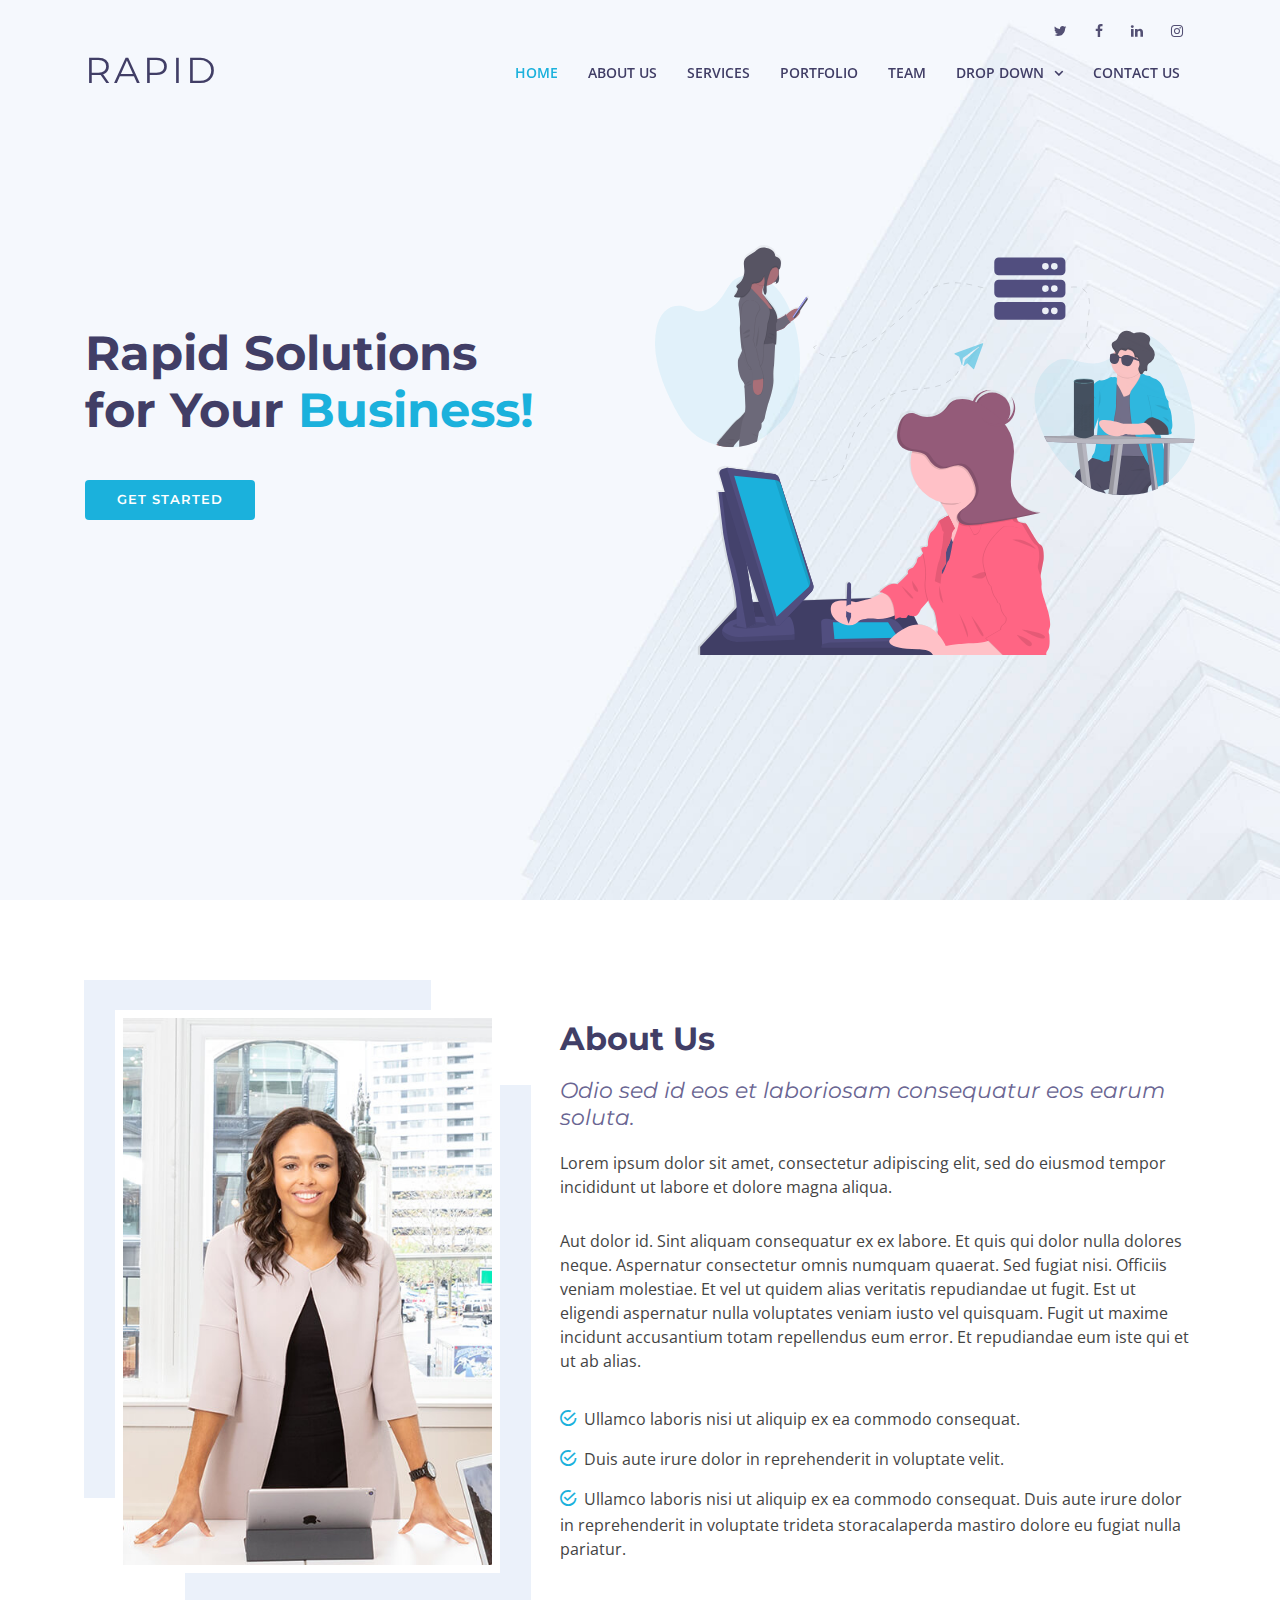
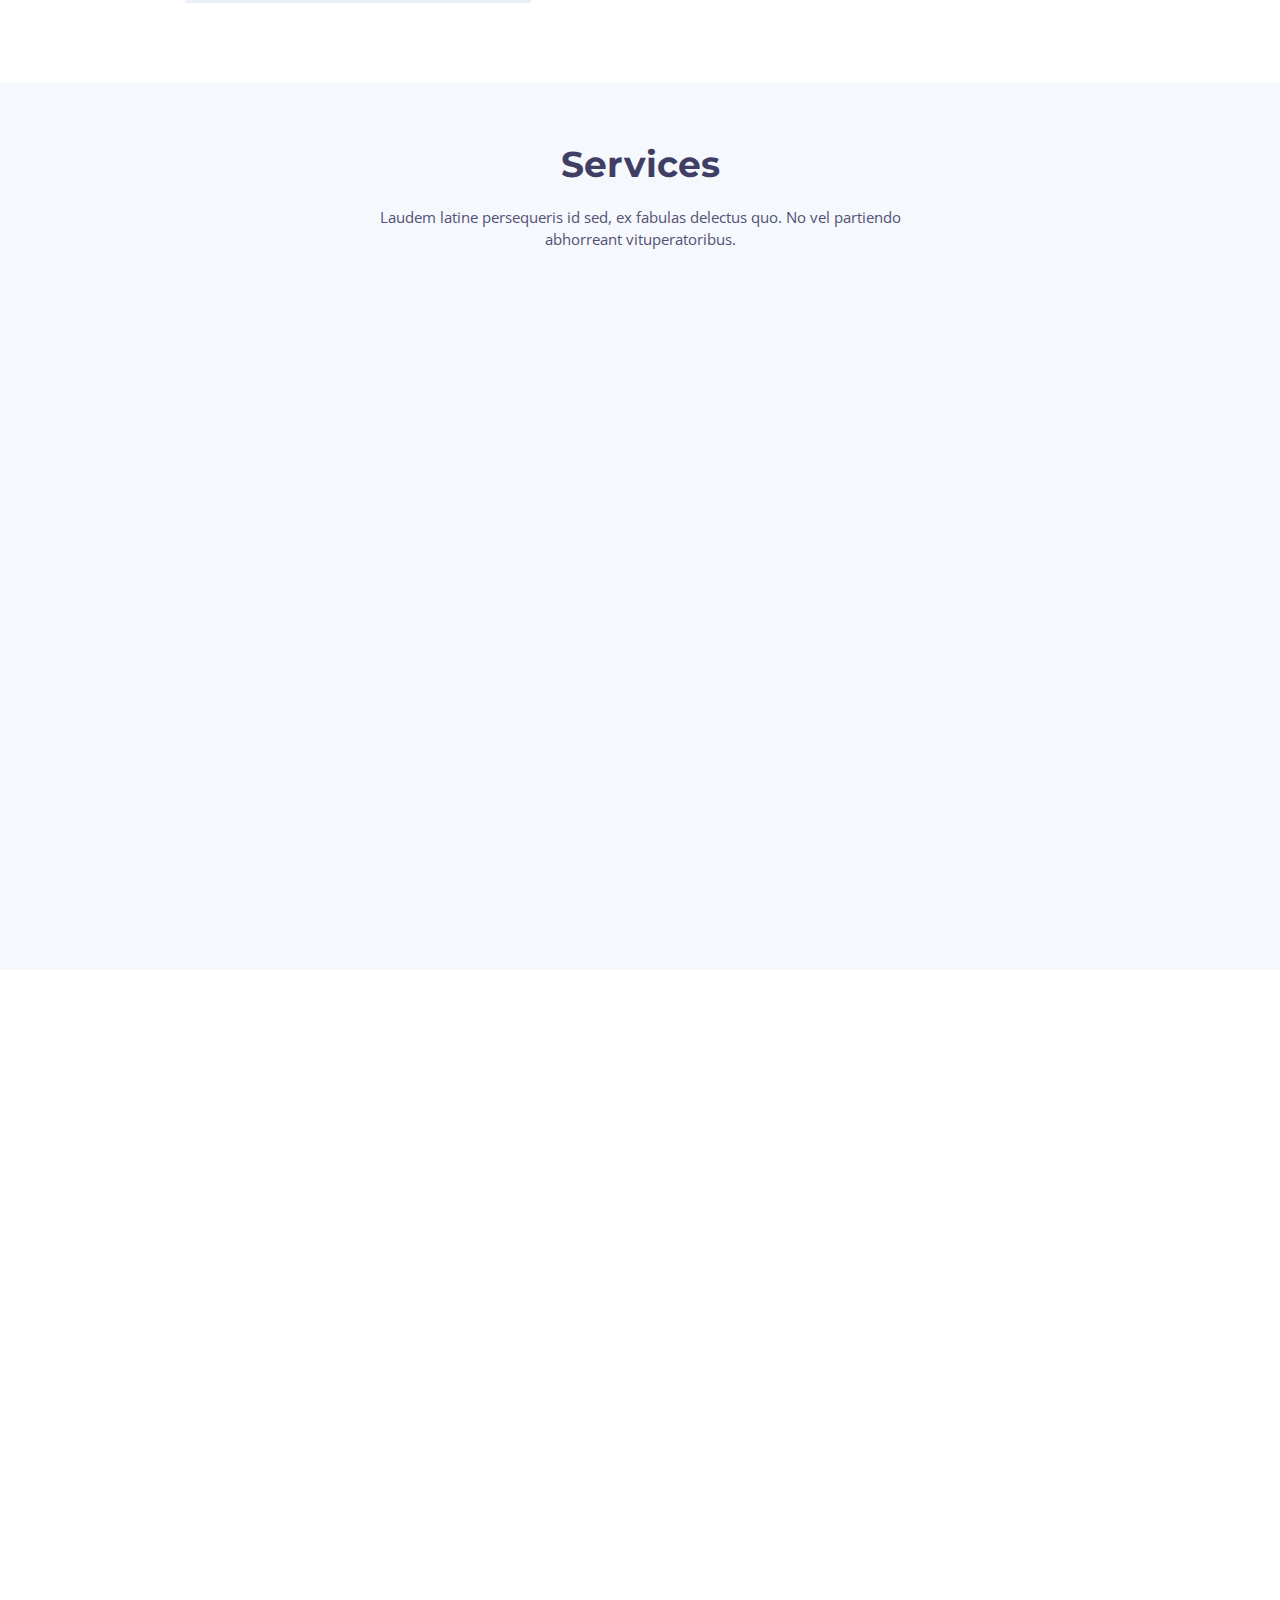
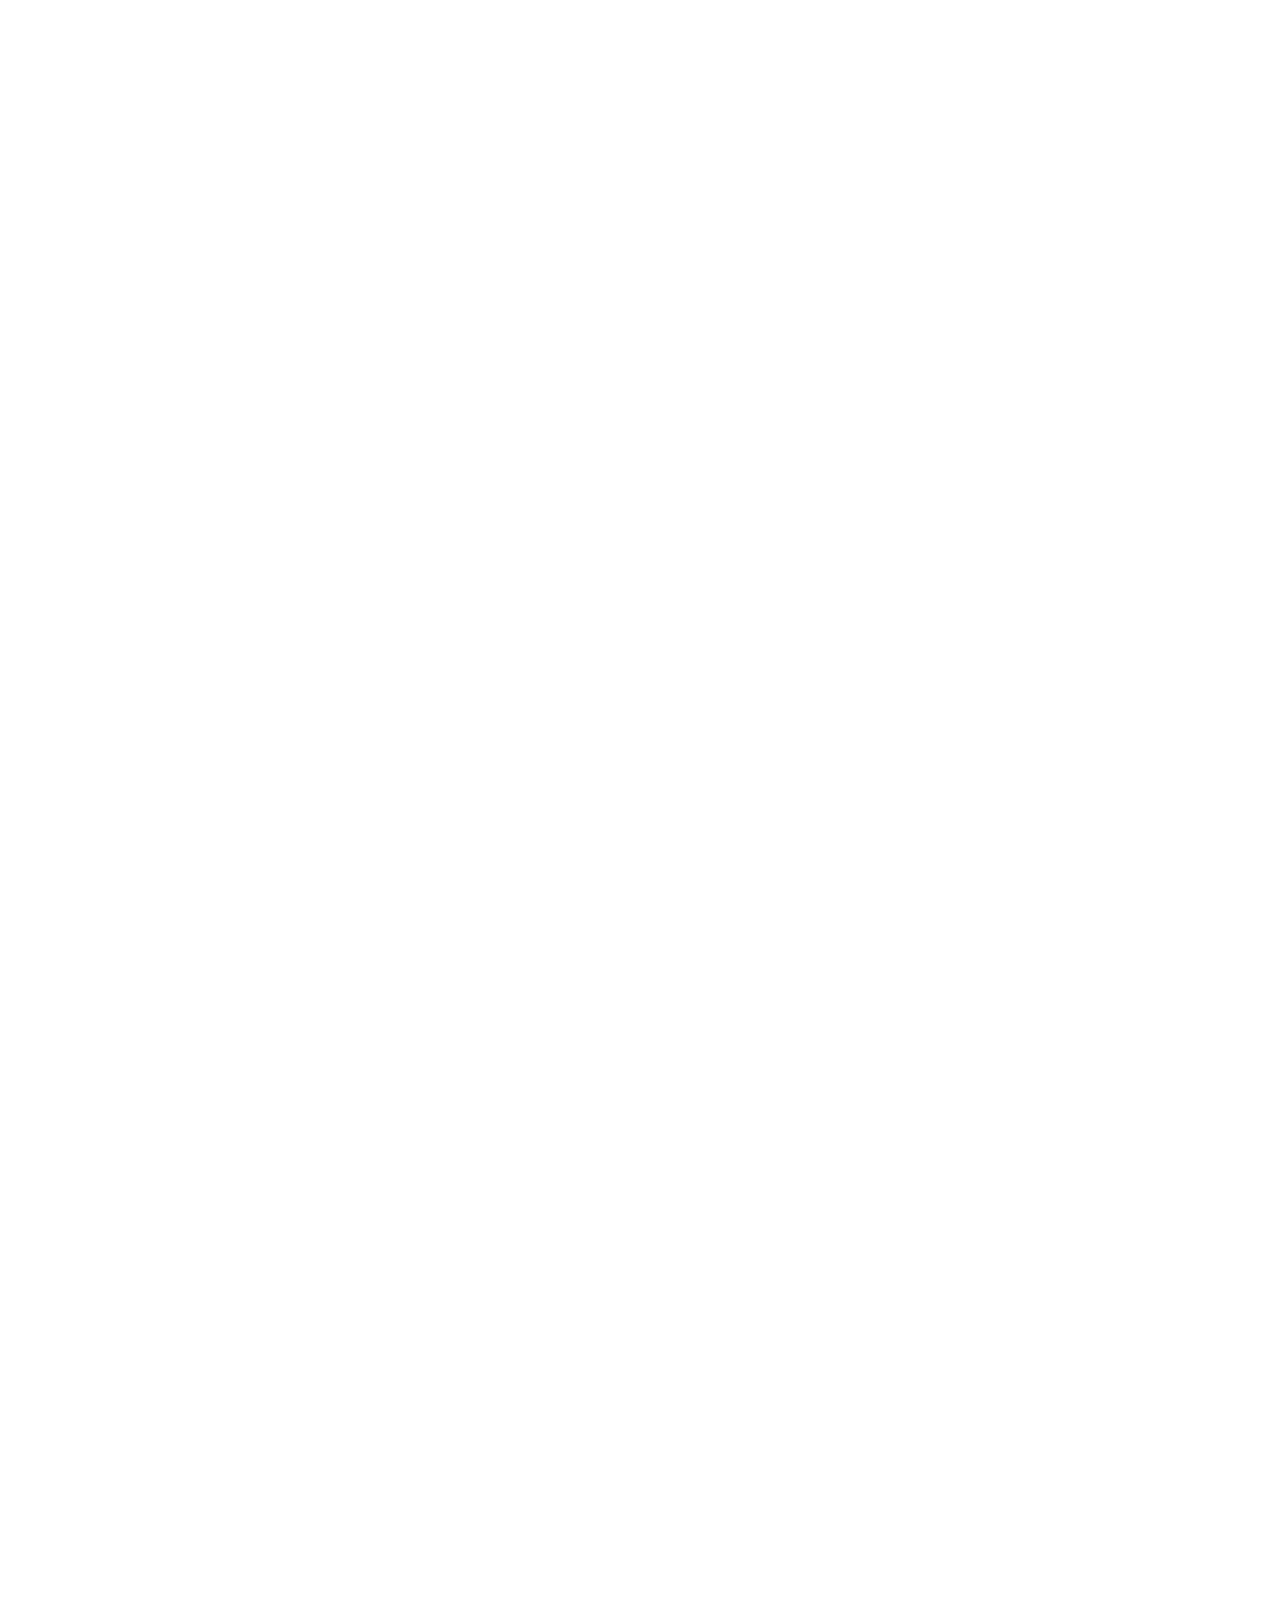
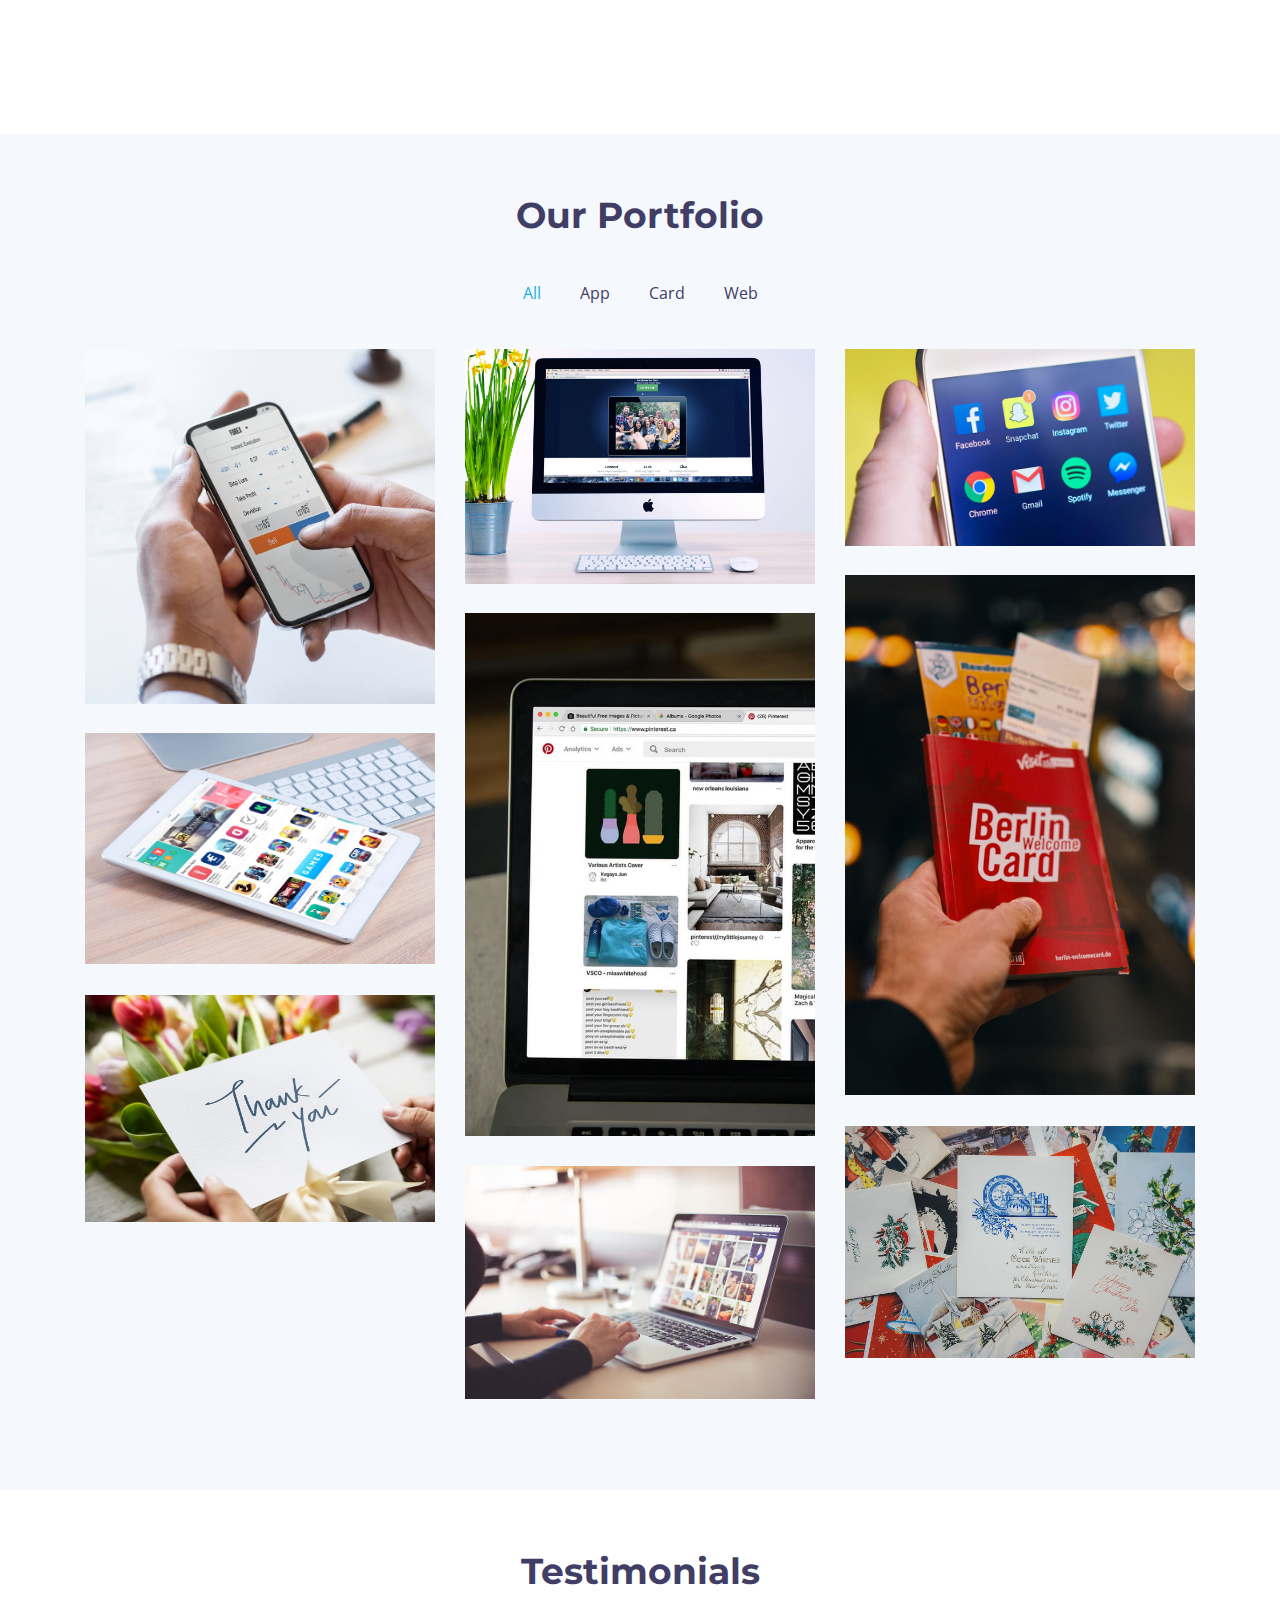
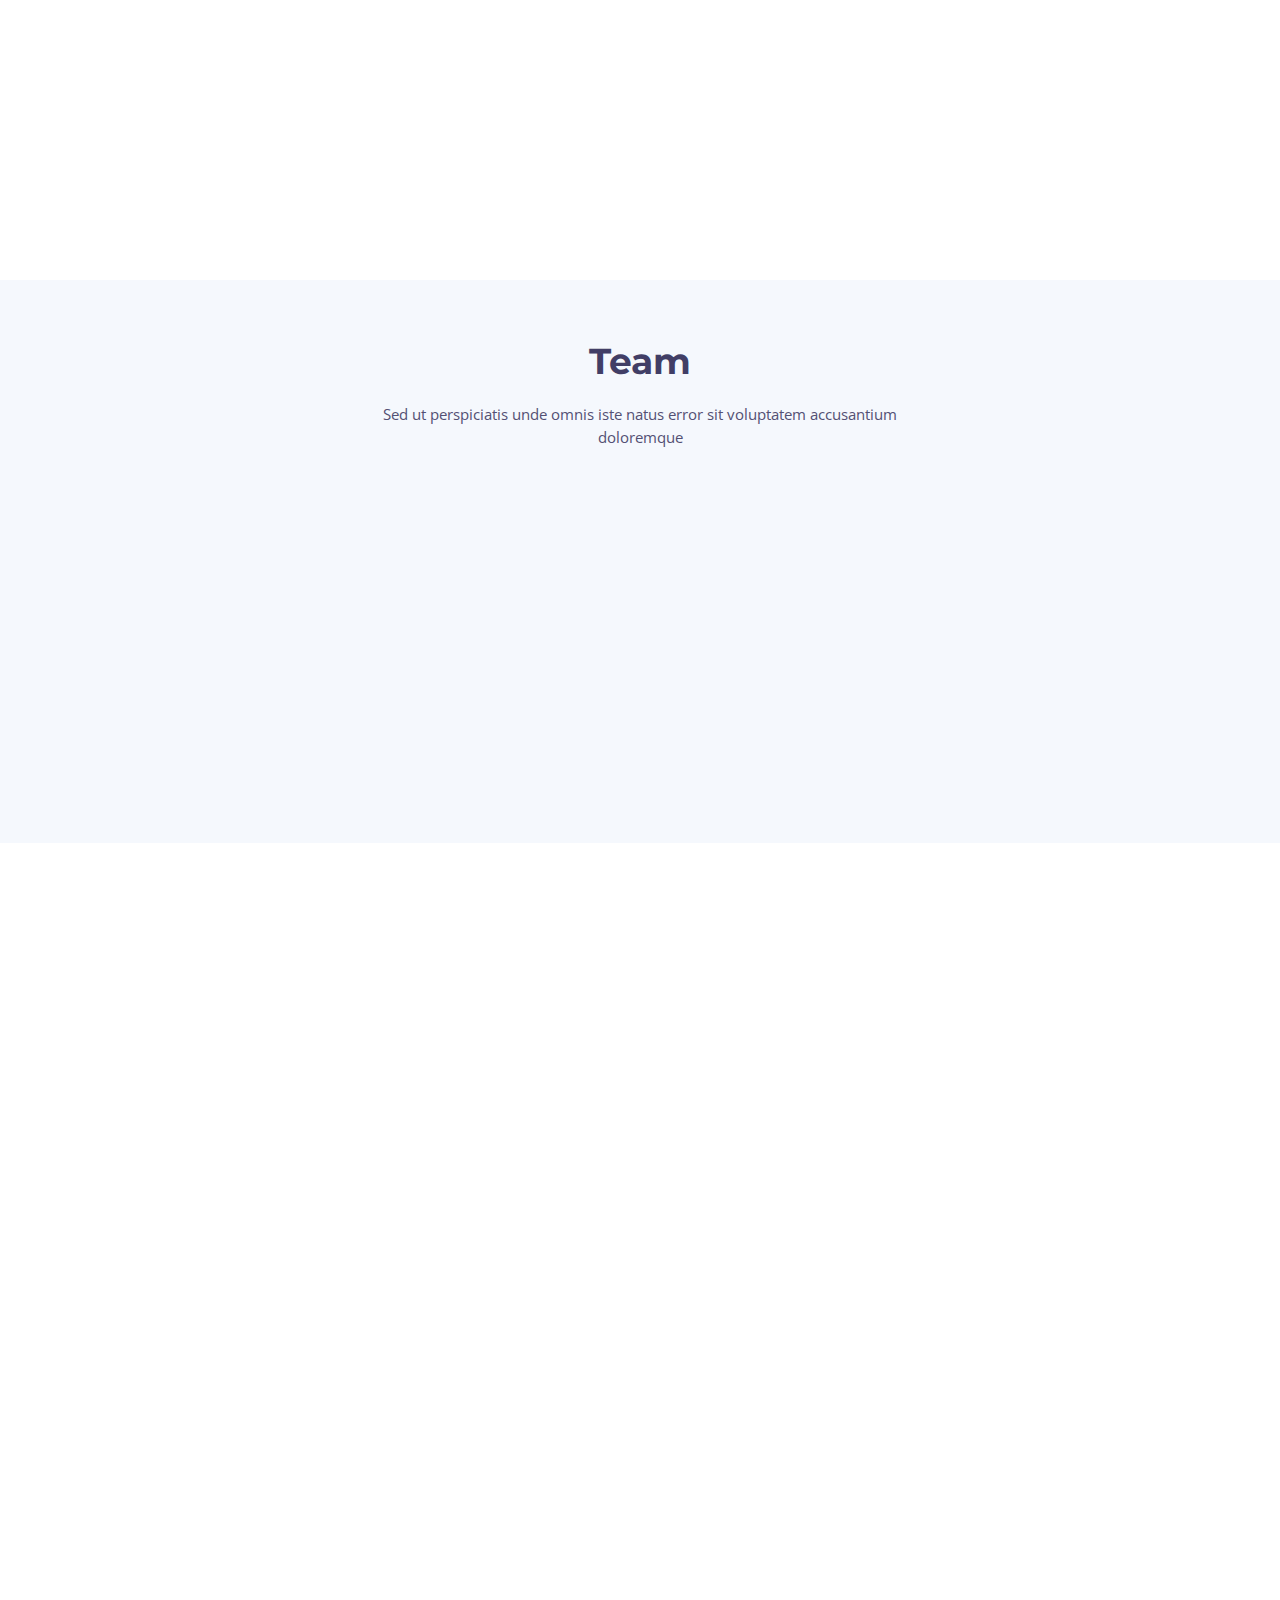
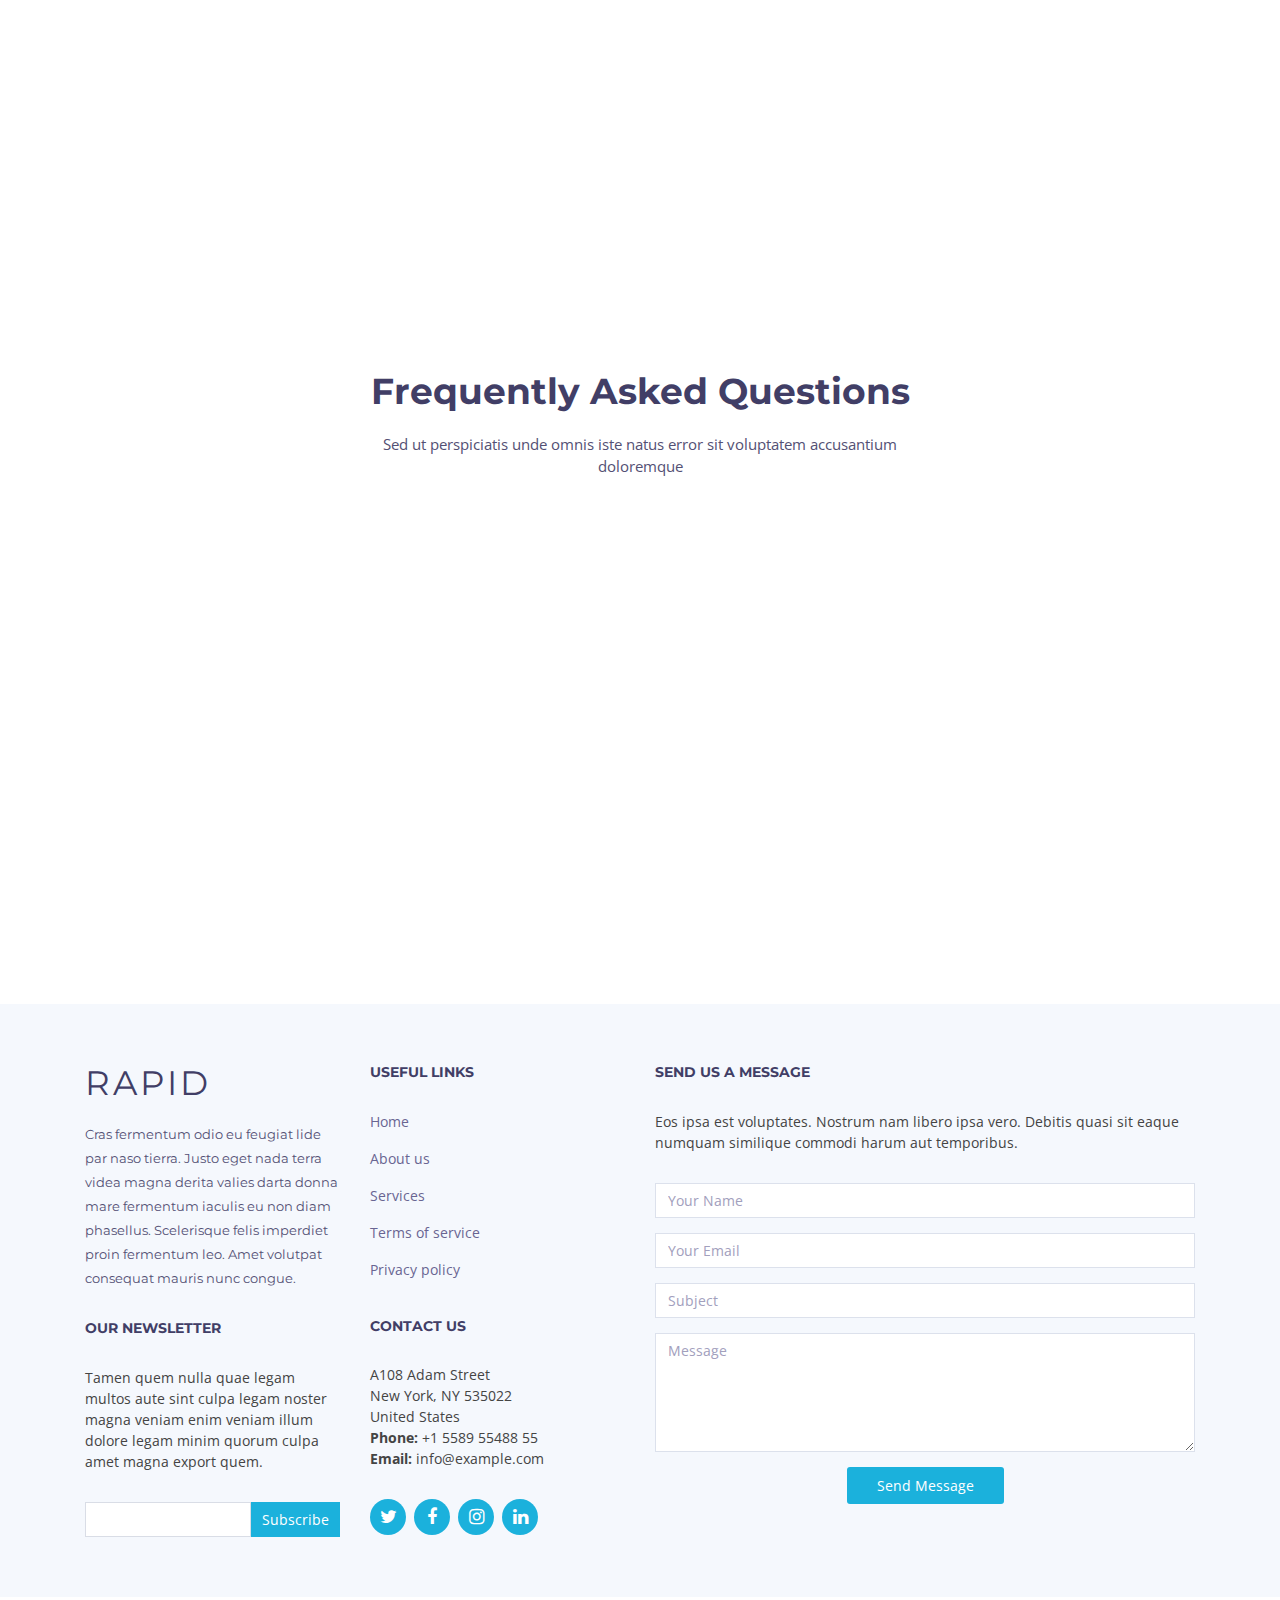
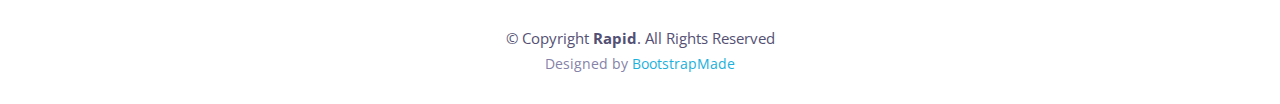
==== index.html @ 5377a816 "Aug 7 9:56" ====
<!DOCTYPE html>
<html lang="en">
<head>
  <meta charset="utf-8">
  <title>Rapid Bootstrap Template</title>
  <meta content="width=device-width, initial-scale=1.0" name="viewport">
  <meta content="" name="keywords">
  <meta content="" name="description">

  <!-- Favicons -->
  <link href="img/favicon.png" rel="icon">
  <link href="img/apple-touch-icon.png" rel="apple-touch-icon">

  <!-- Google Fonts -->
  <link href="https://fonts.googleapis.com/css?family=Open+Sans:300,300i,400,400i,500,600,700,700i|Montserrat:300,400,500,600,700" rel="stylesheet">

  <!-- Bootstrap CSS File -->
  <link href="lib/bootstrap/css/bootstrap.min.css" rel="stylesheet">

  <!-- Libraries CSS Files -->
  <link href="lib/font-awesome/css/font-awesome.min.css" rel="stylesheet">
  <link href="lib/animate/animate.min.css" rel="stylesheet">
  <link href="lib/ionicons/css/ionicons.min.css" rel="stylesheet">
  <link href="lib/owlcarousel/assets/owl.carousel.min.css" rel="stylesheet">
  <link href="lib/lightbox/css/lightbox.min.css" rel="stylesheet">

  <!-- Main Stylesheet File -->
  <link href="css/style.css" rel="stylesheet">

  <!-- =======================================================
    Theme Name: Rapid
    Theme URL: https://bootstrapmade.com/rapid-multipurpose-bootstrap-business-template/
    Author: BootstrapMade.com
    License: https://bootstrapmade.com/license/
  ======================================================= -->
</head>

<body>
  <!--==========================
  Header
  ============================-->
  <header id="header">

    <div id="topbar">
      <div class="container">
        <div class="social-links">
          <a href="#" class="twitter"><i class="fa fa-twitter"></i></a>
          <a href="#" class="facebook"><i class="fa fa-facebook"></i></a>
          <a href="#" class="linkedin"><i class="fa fa-linkedin"></i></a>
          <a href="#" class="instagram"><i class="fa fa-instagram"></i></a>
        </div>
      </div>
    </div>

    <div class="container">

      <div class="logo float-left">
        <!-- Uncomment below if you prefer to use an image logo -->
        <h1 class="text-light"><a href="#intro" class="scrollto"><span>Rapid</span></a></h1>
        <!-- <a href="#header" class="scrollto"><img src="img/logo.png" alt="" class="img-fluid"></a> -->
      </div>

      <nav class="main-nav float-right d-none d-lg-block">
        <ul>
          <li class="active"><a href="#intro">Home</a></li>
          <li><a href="#about">About Us</a></li>
          <li><a href="#services">Services</a></li>
          <li><a href="#portfolio">Portfolio</a></li>
          <li><a href="#team">Team</a></li>
          <li class="drop-down"><a href="">Drop Down</a>
            <ul>
              <li><a href="#">Drop Down 1</a></li>
              <li class="drop-down"><a href="#">Drop Down 2</a>
                <ul>
                  <li><a href="#">Deep Drop Down 1</a></li>
                  <li><a href="#">Deep Drop Down 2</a></li>
                  <li><a href="#">Deep Drop Down 3</a></li>
                  <li><a href="#">Deep Drop Down 4</a></li>
                  <li><a href="#">Deep Drop Down 5</a></li>
                </ul>
              </li>
              <li><a href="#">Drop Down 3</a></li>
              <li><a href="#">Drop Down 4</a></li>
              <li><a href="#">Drop Down 5</a></li>
            </ul>
          </li>
          <li><a href="#footer">Contact Us</a></li>
        </ul>
      </nav><!-- .main-nav -->
      
    </div>
  </header><!-- #header -->

  <!--==========================
    Intro Section
  ============================-->
  <section id="intro" class="clearfix">
    <div class="container d-flex h-100">
      <div class="row justify-content-center align-self-center">
        <div class="col-md-6 intro-info order-md-first order-last">
          <h2>Rapid Solutions<br>for Your <span>Business!</span></h2>
          <div>
            <a href="#about" class="btn-get-started scrollto">Get Started</a>
          </div>
        </div>
  
        <div class="col-md-6 intro-img order-md-last order-first">
          <img src="img/intro-img.svg" alt="" class="img-fluid">
        </div>
      </div>

    </div>
  </section><!-- #intro -->

  <main id="main">

    <!--==========================
      About Us Section
    ============================-->
    <section id="about">

      <div class="container">
        <div class="row">

          <div class="col-lg-5 col-md-6">
            <div class="about-img">
              <img src="img/about-img.jpg" alt="">
            </div>
          </div>

          <div class="col-lg-7 col-md-6">
            <div class="about-content">
              <h2>About Us</h2>
              <h3>Odio sed id eos et laboriosam consequatur eos earum soluta.</h3>
              <p>Lorem ipsum dolor sit amet, consectetur adipiscing elit, sed do eiusmod tempor incididunt ut labore et dolore magna aliqua.</p>
              <p>Aut dolor id. Sint aliquam consequatur ex ex labore. Et quis qui dolor nulla dolores neque. Aspernatur consectetur omnis numquam quaerat. Sed fugiat nisi. Officiis veniam molestiae. Et vel ut quidem alias veritatis repudiandae ut fugit. Est ut eligendi aspernatur nulla voluptates veniam iusto vel quisquam. Fugit ut maxime incidunt accusantium totam repellendus eum error. Et repudiandae eum iste qui et ut ab alias.</p>
              <ul>
                <li><i class="ion-android-checkmark-circle"></i> Ullamco laboris nisi ut aliquip ex ea commodo consequat.</li>
                <li><i class="ion-android-checkmark-circle"></i> Duis aute irure dolor in reprehenderit in voluptate velit.</li>
                <li><i class="ion-android-checkmark-circle"></i> Ullamco laboris nisi ut aliquip ex ea commodo consequat. Duis aute irure dolor in reprehenderit in voluptate trideta storacalaperda mastiro dolore eu fugiat nulla pariatur.</li>
              </ul>
            </div>
          </div>
        </div>
      </div>

    </section><!-- #about -->


    <!--==========================
      Services Section
    ============================-->
    <section id="services" class="section-bg">
      <div class="container">

        <header class="section-header">
          <h3>Services</h3>
          <p>Laudem latine persequeris id sed, ex fabulas delectus quo. No vel partiendo abhorreant vituperatoribus.</p>
        </header>

        <div class="row">

          <div class="col-md-6 col-lg-4 wow bounceInUp" data-wow-duration="1.4s">
            <div class="box">
              <div class="icon" style="background: #fceef3;"><i class="ion-ios-analytics-outline" style="color: #ff689b;"></i></div>
              <h4 class="title"><a href="">Lorem Ipsum</a></h4>
              <p class="description">Voluptatum deleniti atque corrupti quos dolores et quas molestias excepturi sint occaecati cupiditate non provident</p>
            </div>
          </div>
          <div class="col-md-6 col-lg-4 wow bounceInUp" data-wow-duration="1.4s">
            <div class="box">
              <div class="icon" style="background: #fff0da;"><i class="ion-ios-bookmarks-outline" style="color: #e98e06;"></i></div>
              <h4 class="title"><a href="">Dolor Sitema</a></h4>
              <p class="description">Minim veniam, quis nostrud exercitation ullamco laboris nisi ut aliquip ex ea commodo consequat tarad limino ata</p>
            </div>
          </div>

          <div class="col-md-6 col-lg-4 wow bounceInUp" data-wow-delay="0.1s" data-wow-duration="1.4s">
            <div class="box">
              <div class="icon" style="background: #e6fdfc;"><i class="ion-ios-paper-outline" style="color: #3fcdc7;"></i></div>
              <h4 class="title"><a href="">Sed ut perspiciatis</a></h4>
              <p class="description">Duis aute irure dolor in reprehenderit in voluptate velit esse cillum dolore eu fugiat nulla pariatur</p>
            </div>
          </div>
          <div class="col-md-6 col-lg-4 wow bounceInUp" data-wow-delay="0.1s" data-wow-duration="1.4s">
            <div class="box">
              <div class="icon" style="background: #eafde7;"><i class="ion-ios-speedometer-outline" style="color:#41cf2e;"></i></div>
              <h4 class="title"><a href="">Magni Dolores</a></h4>
              <p class="description">Excepteur sint occaecat cupidatat non proident, sunt in culpa qui officia deserunt mollit anim id est laborum</p>
            </div>
          </div>

          <div class="col-md-6 col-lg-4 wow bounceInUp" data-wow-delay="0.2s" data-wow-duration="1.4s">
            <div class="box">
              <div class="icon" style="background: #e1eeff;"><i class="ion-ios-world-outline" style="color: #2282ff;"></i></div>
              <h4 class="title"><a href="">Nemo Enim</a></h4>
              <p class="description">At vero eos et accusamus et iusto odio dignissimos ducimus qui blanditiis praesentium voluptatum deleniti atque</p>
            </div>
          </div>
          <div class="col-md-6 col-lg-4 wow bounceInUp" data-wow-delay="0.2s" data-wow-duration="1.4s">
            <div class="box">
              <div class="icon" style="background: #ecebff;"><i class="ion-ios-clock-outline" style="color: #8660fe;"></i></div>
              <h4 class="title"><a href="">Eiusmod Tempor</a></h4>
              <p class="description">Et harum quidem rerum facilis est et expedita distinctio. Nam libero tempore, cum soluta nobis est eligendi</p>
            </div>
          </div>

        </div>

      </div>
    </section><!-- #services -->

    <!--==========================
      Why Us Section
    ============================-->
    <section id="why-us" class="wow fadeIn">
      <div class="container-fluid">
        
        <header class="section-header">
          <h3>Why choose us?</h3>
          <p>Laudem latine persequeris id sed, ex fabulas delectus quo. No vel partiendo abhorreant vituperatoribus.</p>
        </header>

        <div class="row">

          <div class="col-lg-6">
            <div class="why-us-img">
              <img src="img/why-us.jpg" alt="" class="img-fluid">
            </div>
          </div>

          <div class="col-lg-6">
            <div class="why-us-content">
              <p>Molestiae omnis numquam corrupti omnis itaque. Voluptatum quidem impedit. Odio dolorum exercitationem est error omnis repudiandae ad dolorum sit.</p>
              <p>
                Explicabo repellendus quia labore. Non optio quo ea ut ratione et quaerat. Porro facilis deleniti porro consequatur
                et temporibus. Labore est odio.

                Odio omnis saepe qui. Veniam eaque ipsum. Ea quia voluptatum quis explicabo sed nihil repellat..
              </p>

              <div class="features wow bounceInUp clearfix">
                <i class="fa fa-diamond" style="color: #f058dc;"></i>
                <h4>Corporis dolorem</h4>
                <p>Commodi quia voluptatum. Est cupiditate voluptas quaerat officiis ex alias dignissimos et ipsum. Soluta at enim modi ut incidunt dolor et.</p>
              </div>

              <div class="features wow bounceInUp clearfix">
                <i class="fa fa-object-group" style="color: #ffb774;"></i>
                <h4>Eum ut aspernatur</h4>
                <p>Molestias eius rerum iusto voluptas et ab cupiditate aut enim. Assumenda animi occaecati. Quo dolore fuga quasi autem aliquid ipsum odit. Perferendis doloremque iure nulla aut.</p>
              </div>
              
              <div class="features wow bounceInUp clearfix">
                <i class="fa fa-language" style="color: #589af1;"></i>
                <h4>Voluptates dolores</h4>
                <p>Voluptates nihil et quis omnis et eaque omnis sint aut. Ducimus dolorum aspernatur. Totam dolores ut enim ullam voluptas distinctio aut.</p>
              </div>
              
            </div>

          </div>

        </div>

      </div>

      <div class="container">
        <div class="row counters">

          <div class="col-lg-3 col-6 text-center">
            <span data-toggle="counter-up">274</span>
            <p>Clients</p>
          </div>

          <div class="col-lg-3 col-6 text-center">
            <span data-toggle="counter-up">421</span>
            <p>Projects</p>
          </div>

          <div class="col-lg-3 col-6 text-center">
            <span data-toggle="counter-up">1,364</span>
            <p>Hours Of Support</p>
          </div>

          <div class="col-lg-3 col-6 text-center">
            <span data-toggle="counter-up">18</span>
            <p>Hard Workers</p>
          </div>
  
        </div>

      </div>
    </section>

    <!--==========================
      Call To Action Section
    ============================-->
    <section id="call-to-action" class="wow fadeInUp">
      <div class="container">
        <div class="row">
          <div class="col-lg-9 text-center text-lg-left">
            <h3 class="cta-title">Call To Action</h3>
            <p class="cta-text"> Duis aute irure dolor in reprehenderit in voluptate velit esse cillum dolore eu fugiat nulla pariatur. Excepteur sint occaecat cupidatat non proident, sunt in culpa qui officia deserunt mollit anim id est laborum.</p>
          </div>
          <div class="col-lg-3 cta-btn-container text-center">
            <a class="cta-btn align-middle" href="#">Call To Action</a>
          </div>
        </div>

      </div>
    </section><!-- #call-to-action -->

    <!--==========================
      Features Section
    ============================-->
    <section id="features">
      <div class="container">

        <div class="row feature-item">
          <div class="col-lg-6 wow fadeInUp">
            <img src="img/features-1.svg" class="img-fluid" alt="">
          </div>
          <div class="col-lg-6 wow fadeInUp pt-5 pt-lg-0">
            <h4>Voluptatem dignissimos provident quasi corporis voluptates sit assumenda.</h4>
            <p>
              Ipsum in aspernatur ut possimus sint. Quia omnis est occaecati possimus ea. Quas molestiae perspiciatis occaecati qui rerum. Deleniti quod porro sed quisquam saepe. Numquam mollitia recusandae non ad at et a.
            </p>
            <p>
              Ad vitae recusandae odit possimus. Quaerat cum ipsum corrupti. Odit qui asperiores ea corporis deserunt veritatis quidem expedita perferendis. Qui rerum eligendi ex doloribus quia sit. Porro rerum eum eum.
            </p>
          </div>
        </div>

        <div class="row feature-item mt-5 pt-5">
          <div class="col-lg-6 wow fadeInUp order-1 order-lg-2">
            <img src="img/features-2.svg" class="img-fluid" alt="">
          </div>

          <div class="col-lg-6 wow fadeInUp pt-4 pt-lg-0 order-2 order-lg-1">
            <h4>Neque saepe temporibus repellat ea ipsum et. Id vel et quia tempora facere reprehenderit.</h4>
            <p>
             Delectus alias ut incidunt delectus nam placeat in consequatur. Sed cupiditate quia ea quis. Voluptas nemo qui aut distinctio. Cumque fugit earum est quam officiis numquam. Ducimus corporis autem at blanditiis beatae incidunt sunt. 
            </p>
            <p>
              Voluptas saepe natus quidem blanditiis. Non sunt impedit voluptas mollitia beatae. Qui esse molestias. Laudantium libero nisi vitae debitis. Dolorem cupiditate est perferendis iusto.
            </p>
            <p>
              Eum quia in. Magni quas ipsum a. Quis ex voluptatem inventore sint quia modi. Numquam est aut fuga mollitia exercitationem nam accusantium provident quia.
            </p>
          </div>
          
        </div>

      </div>
    </section><!-- #about -->

    <!--==========================
      Portfolio Section
    ============================-->
    <section id="portfolio" class="section-bg">
      <div class="container">

        <header class="section-header">
          <h3 class="section-title">Our Portfolio</h3>
        </header>

        <div class="row">
          <div class="col-lg-12">
            <ul id="portfolio-flters">
              <li data-filter="*" class="filter-active">All</li>
              <li data-filter=".filter-app">App</li>
              <li data-filter=".filter-card">Card</li>
              <li data-filter=".filter-web">Web</li>
            </ul>
          </div>
        </div>

        <div class="row portfolio-container">

          <div class="col-lg-4 col-md-6 portfolio-item filter-app">
            <div class="portfolio-wrap">
              <img src="img/portfolio/app1.jpg" class="img-fluid" alt="">
              <div class="portfolio-info">
                <h4><a href="#">App 1</a></h4>
                <p>App</p>
                <div>
                  <a href="img/portfolio/app1.jpg" data-lightbox="portfolio" data-title="App 1" class="link-preview" title="Preview"><i class="ion ion-eye"></i></a>
                  <a href="#" class="link-details" title="More Details"><i class="ion ion-android-open"></i></a>
                </div>
              </div>
            </div>
          </div>

          <div class="col-lg-4 col-md-6 portfolio-item filter-web" data-wow-delay="0.1s">
            <div class="portfolio-wrap">
              <img src="img/portfolio/web3.jpg" class="img-fluid" alt="">
              <div class="portfolio-info">
                <h4><a href="#">Web 3</a></h4>
                <p>Web</p>
                <div>
                  <a href="img/portfolio/web3.jpg" class="link-preview" data-lightbox="portfolio" data-title="Web 3" title="Preview"><i class="ion ion-eye"></i></a>
                  <a href="#" class="link-details" title="More Details"><i class="ion ion-android-open"></i></a>
                </div>
              </div>
            </div>
          </div>

          <div class="col-lg-4 col-md-6 portfolio-item filter-app" data-wow-delay="0.2s">
            <div class="portfolio-wrap">
              <img src="img/portfolio/app2.jpg" class="img-fluid" alt="">
              <div class="portfolio-info">
                <h4><a href="#">App 2</a></h4>
                <p>App</p>
                <div>
                  <a href="img/portfolio/app2.jpg" class="link-preview" data-lightbox="portfolio" data-title="App 2" title="Preview"><i class="ion ion-eye"></i></a>
                  <a href="#" class="link-details" title="More Details"><i class="ion ion-android-open"></i></a>
                </div>
              </div>
            </div>
          </div>

          <div class="col-lg-4 col-md-6 portfolio-item filter-card">
            <div class="portfolio-wrap">
              <img src="img/portfolio/card2.jpg" class="img-fluid" alt="">
              <div class="portfolio-info">
                <h4><a href="#">Card 2</a></h4>
                <p>Card</p>
                <div>
                  <a href="img/portfolio/card2.jpg" class="link-preview" data-lightbox="portfolio" data-title="Card 2" title="Preview"><i class="ion ion-eye"></i></a>
                  <a href="#" class="link-details" title="More Details"><i class="ion ion-android-open"></i></a>
                </div>
              </div>
            </div>
          </div>

          <div class="col-lg-4 col-md-6 portfolio-item filter-web" data-wow-delay="0.1s">
            <div class="portfolio-wrap">
              <img src="img/portfolio/web2.jpg" class="img-fluid" alt="">
              <div class="portfolio-info">
                <h4><a href="#">Web 2</a></h4>
                <p>Web</p>
                <div>
                  <a href="img/portfolio/web2.jpg" class="link-preview" data-lightbox="portfolio" data-title="Web 2" title="Preview"><i class="ion ion-eye"></i></a>
                  <a href="#" class="link-details" title="More Details"><i class="ion ion-android-open"></i></a>
                </div>
              </div>
            </div>
          </div>

          <div class="col-lg-4 col-md-6 portfolio-item filter-app" data-wow-delay="0.2s">
            <div class="portfolio-wrap">
              <img src="img/portfolio/app3.jpg" class="img-fluid" alt="">
              <div class="portfolio-info">
                <h4><a href="#">App 3</a></h4>
                <p>App</p>
                <div>
                  <a href="img/portfolio/app3.jpg" class="link-preview" data-lightbox="portfolio" data-title="App 3" title="Preview"><i class="ion ion-eye"></i></a>
                  <a href="#" class="link-details" title="More Details"><i class="ion ion-android-open"></i></a>
                </div>
              </div>
            </div>
          </div>

          <div class="col-lg-4 col-md-6 portfolio-item filter-card">
            <div class="portfolio-wrap">
              <img src="img/portfolio/card1.jpg" class="img-fluid" alt="">
              <div class="portfolio-info">
                <h4><a href="#">Card 1</a></h4>
                <p>Card</p>
                <div>
                  <a href="img/portfolio/card1.jpg" class="link-preview" data-lightbox="portfolio" data-title="Card 1" title="Preview"><i class="ion ion-eye"></i></a>
                  <a href="#" class="link-details" title="More Details"><i class="ion ion-android-open"></i></a>
                </div>
              </div>
            </div>
          </div>

          <div class="col-lg-4 col-md-6 portfolio-item filter-card" data-wow-delay="0.1s">
            <div class="portfolio-wrap">
              <img src="img/portfolio/card3.jpg" class="img-fluid" alt="">
              <div class="portfolio-info">
                <h4><a href="#">Card 3</a></h4>
                <p>Card</p>
                <div>
                  <a href="img/portfolio/card3.jpg" class="link-preview" data-lightbox="portfolio" data-title="Card 3" title="Preview"><i class="ion ion-eye"></i></a>
                  <a href="#" class="link-details" title="More Details"><i class="ion ion-android-open"></i></a>
                </div>
              </div>
            </div>
          </div>

          <div class="col-lg-4 col-md-6 portfolio-item filter-web" data-wow-delay="0.2s">
            <div class="portfolio-wrap">
              <img src="img/portfolio/web1.jpg" class="img-fluid" alt="">
              <div class="portfolio-info">
                <h4><a href="#">Web 1</a></h4>
                <p>Web</p>
                <div>
                  <a href="img/portfolio/web1.jpg" class="link-preview" data-lightbox="portfolio" data-title="Web 1" title="Preview"><i class="ion ion-eye"></i></a>
                  <a href="#" class="link-details" title="More Details"><i class="ion ion-android-open"></i></a>
                </div>
              </div>
            </div>
          </div>

        </div>

      </div>
    </section><!-- #portfolio -->

    <!--==========================
      Clients Section
    ============================-->
    <section id="testimonials">
      <div class="container">

        <header class="section-header">
          <h3>Testimonials</h3>
        </header>

        <div class="row justify-content-center">
          <div class="col-lg-8">

            <div class="owl-carousel testimonials-carousel wow fadeInUp">
    
              <div class="testimonial-item">
                <img src="img/testimonial-1.jpg" class="testimonial-img" alt="">
                <h3>Saul Goodman</h3>
                <h4>Ceo &amp; Founder</h4>
                <p>
                  Proin iaculis purus consequat sem cure digni ssim donec porttitora entum suscipit rhoncus. Accusantium quam, ultricies eget id, aliquam eget nibh et. Maecen aliquam, risus at semper.
                </p>
              </div>
    
              <div class="testimonial-item">
                <img src="img/testimonial-2.jpg" class="testimonial-img" alt="">
                <h3>Sara Wilsson</h3>
                <h4>Designer</h4>
                <p>
                  Export tempor illum tamen malis malis eram quae irure esse labore quem cillum quid cillum eram malis quorum velit fore eram velit sunt aliqua noster fugiat irure amet legam anim culpa.
                </p>
              </div>
    
              <div class="testimonial-item">
                <img src="img/testimonial-3.jpg" class="testimonial-img" alt="">
                <h3>Jena Karlis</h3>
                <h4>Store Owner</h4>
                <p>
                  Enim nisi quem export duis labore cillum quae magna enim sint quorum nulla quem veniam duis minim tempor labore quem eram duis noster aute amet eram fore quis sint minim.
                </p>
              </div>
    
              <div class="testimonial-item">
                <img src="img/testimonial-4.jpg" class="testimonial-img" alt="">
                <h3>Matt Brandon</h3>
                <h4>Freelancer</h4>
                <p>
                  Fugiat enim eram quae cillum dolore dolor amet nulla culpa multos export minim fugiat minim velit minim dolor enim duis veniam ipsum anim magna sunt elit fore quem dolore labore illum veniam.
                </p>
              </div>

            </div>

          </div>
        </div>


      </div>
    </section><!-- #testimonials -->

    <!--==========================
      Team Section
    ============================-->
    <section id="team" class="section-bg">
      <div class="container">
        <div class="section-header">
          <h3>Team</h3>
          <p>Sed ut perspiciatis unde omnis iste natus error sit voluptatem accusantium doloremque</p>
        </div>

        <div class="row">

          <div class="col-lg-3 col-md-6 wow fadeInUp">
            <div class="member">
              <img src="img/team-1.jpg" class="img-fluid" alt="">
              <div class="member-info">
                <div class="member-info-content">
                  <h4>Walter White</h4>
                  <span>Chief Executive Officer</span>
                  <div class="social">
                    <a href=""><i class="fa fa-twitter"></i></a>
                    <a href=""><i class="fa fa-facebook"></i></a>
                    <a href=""><i class="fa fa-google-plus"></i></a>
                    <a href=""><i class="fa fa-linkedin"></i></a>
                  </div>
                </div>
              </div>
            </div>
          </div>

          <div class="col-lg-3 col-md-6 wow fadeInUp" data-wow-delay="0.1s">
            <div class="member">
              <img src="img/team-2.jpg" class="img-fluid" alt="">
              <div class="member-info">
                <div class="member-info-content">
                  <h4>Sarah Jhonson</h4>
                  <span>Product Manager</span>
                  <div class="social">
                    <a href=""><i class="fa fa-twitter"></i></a>
                    <a href=""><i class="fa fa-facebook"></i></a>
                    <a href=""><i class="fa fa-google-plus"></i></a>
                    <a href=""><i class="fa fa-linkedin"></i></a>
                  </div>
                </div>
              </div>
            </div>
          </div>

          <div class="col-lg-3 col-md-6 wow fadeInUp" data-wow-delay="0.2s">
            <div class="member">
              <img src="img/team-3.jpg" class="img-fluid" alt="">
              <div class="member-info">
                <div class="member-info-content">
                  <h4>William Anderson</h4>
                  <span>CTO</span>
                  <div class="social">
                    <a href=""><i class="fa fa-twitter"></i></a>
                    <a href=""><i class="fa fa-facebook"></i></a>
                    <a href=""><i class="fa fa-google-plus"></i></a>
                    <a href=""><i class="fa fa-linkedin"></i></a>
                  </div>
                </div>
              </div>
            </div>
          </div>

          <div class="col-lg-3 col-md-6 wow fadeInUp" data-wow-delay="0.3s">
            <div class="member">
              <img src="img/team-4.jpg" class="img-fluid" alt="">
              <div class="member-info">
                <div class="member-info-content">
                  <h4>Amanda Jepson</h4>
                  <span>Accountant</span>
                  <div class="social">
                    <a href=""><i class="fa fa-twitter"></i></a>
                    <a href=""><i class="fa fa-facebook"></i></a>
                    <a href=""><i class="fa fa-google-plus"></i></a>
                    <a href=""><i class="fa fa-linkedin"></i></a>
                  </div>
                </div>
              </div>
            </div>
          </div>

        </div>

      </div>
    </section><!-- #team -->

    <!--==========================
      Clients Section
    ============================-->
    <section id="clients" class="wow fadeInUp">
      <div class="container">

        <header class="section-header">
          <h3>Our Clients</h3>
        </header>

        <div class="owl-carousel clients-carousel">
          <img src="img/clients/client-1.png" alt="">
          <img src="img/clients/client-2.png" alt="">
          <img src="img/clients/client-3.png" alt="">
          <img src="img/clients/client-4.png" alt="">
          <img src="img/clients/client-5.png" alt="">
          <img src="img/clients/client-6.png" alt="">
          <img src="img/clients/client-7.png" alt="">
          <img src="img/clients/client-8.png" alt="">
        </div>

      </div>
    </section><!-- #clients -->


    <!--==========================
      Pricing Section
    ============================-->
    <section id="pricing" class="wow fadeInUp section-bg">

      <div class="container">

        <header class="section-header">
          <h3>Pricing</h3>
          <p>Sed ut perspiciatis unde omnis iste natus error sit voluptatem accusantium doloremque</p>
        </header>

        <div class="row flex-items-xs-middle flex-items-xs-center">
      
          <!-- Basic Plan  -->
          <div class="col-xs-12 col-lg-4">
            <div class="card">
              <div class="card-header">
                <h3><span class="currency">$</span>19<span class="period">/month</span></h3>
              </div>
              <div class="card-block">
                <h4 class="card-title"> 
                  Basic Plan
                </h4>
                <ul class="list-group">
                  <li class="list-group-item">Odio animi voluptates</li>
                  <li class="list-group-item">Inventore quisquam et</li>
                  <li class="list-group-item">Et perspiciatis suscipit</li>
                  <li class="list-group-item">24/7 Support System</li>
                </ul>
                <a href="#" class="btn">Choose Plan</a>
              </div>
            </div>
          </div>
      
          <!-- Regular Plan  -->
          <div class="col-xs-12 col-lg-4">
            <div class="card">
              <div class="card-header">
                <h3><span class="currency">$</span>29<span class="period">/month</span></h3>
              </div>
              <div class="card-block">
                <h4 class="card-title"> 
                  Regular Plan
                </h4>
                <ul class="list-group">
                  <li class="list-group-item">Odio animi voluptates</li>
                  <li class="list-group-item">Inventore quisquam et</li>
                  <li class="list-group-item">Et perspiciatis suscipit</li>
                  <li class="list-group-item">24/7 Support System</li>
                </ul>
                <a href="#" class="btn">Choose Plan</a>
              </div>
            </div>
          </div>
      
          <!-- Premium Plan  -->
          <div class="col-xs-12 col-lg-4">
            <div class="card">
              <div class="card-header">
                <h3><span class="currency">$</span>39<span class="period">/month</span></h3>
              </div>
              <div class="card-block">
                <h4 class="card-title"> 
                  Premium Plan
                </h4>
                <ul class="list-group">
                  <li class="list-group-item">Odio animi voluptates</li>
                  <li class="list-group-item">Inventore quisquam et</li>
                  <li class="list-group-item">Et perspiciatis suscipit</li>
                  <li class="list-group-item">24/7 Support System</li>
                </ul>
                <a href="#" class="btn">Choose Plan</a>
              </div>
            </div>
          </div>
      
        </div>
      </div>

    </section><!-- #pricing -->

    <!--==========================
      Frequently Asked Questions Section
    ============================-->
    <section id="faq">
      <div class="container">
        <header class="section-header">
          <h3>Frequently Asked Questions</h3>
          <p>Sed ut perspiciatis unde omnis iste natus error sit voluptatem accusantium doloremque</p>
        </header>

        <ul id="faq-list" class="wow fadeInUp">
          <li>
            <a data-toggle="collapse" class="collapsed" href="#faq1">Non consectetur a erat nam at lectus urna duis? <i class="ion-android-remove"></i></a>
            <div id="faq1" class="collapse" data-parent="#faq-list">
              <p>
                Feugiat pretium nibh ipsum consequat. Tempus iaculis urna id volutpat lacus laoreet non curabitur gravida. Venenatis lectus magna fringilla urna porttitor rhoncus dolor purus non.
              </p>
            </div>
          </li>

          <li>
            <a data-toggle="collapse" href="#faq2" class="collapsed">Feugiat scelerisque varius morbi enim nunc faucibus a pellentesque? <i class="ion-android-remove"></i></a>
            <div id="faq2" class="collapse" data-parent="#faq-list">
              <p>
                Dolor sit amet consectetur adipiscing elit pellentesque habitant morbi. Id interdum velit laoreet id donec ultrices. Fringilla phasellus faucibus scelerisque eleifend donec pretium. Est pellentesque elit ullamcorper dignissim. Mauris ultrices eros in cursus turpis massa tincidunt dui.
              </p>
            </div>
          </li>

          <li>
            <a data-toggle="collapse" href="#faq3" class="collapsed">Dolor sit amet consectetur adipiscing elit pellentesque habitant morbi? <i class="ion-android-remove"></i></a>
            <div id="faq3" class="collapse" data-parent="#faq-list">
              <p>
                Eleifend mi in nulla posuere sollicitudin aliquam ultrices sagittis orci. Faucibus pulvinar elementum integer enim. Sem nulla pharetra diam sit amet nisl suscipit. Rutrum tellus pellentesque eu tincidunt. Lectus urna duis convallis convallis tellus. Urna molestie at elementum eu facilisis sed odio morbi quis
              </p>
            </div>
          </li>

          <li>
            <a data-toggle="collapse" href="#faq4" class="collapsed">Ac odio tempor orci dapibus. Aliquam eleifend mi in nulla? <i class="ion-android-remove"></i></a>
            <div id="faq4" class="collapse" data-parent="#faq-list">
              <p>
                Dolor sit amet consectetur adipiscing elit pellentesque habitant morbi. Id interdum velit laoreet id donec ultrices. Fringilla phasellus faucibus scelerisque eleifend donec pretium. Est pellentesque elit ullamcorper dignissim. Mauris ultrices eros in cursus turpis massa tincidunt dui.
              </p>
            </div>
          </li>

          <li>
            <a data-toggle="collapse" href="#faq5" class="collapsed">Tempus quam pellentesque nec nam aliquam sem et tortor consequat? <i class="ion-android-remove"></i></a>
            <div id="faq5" class="collapse" data-parent="#faq-list">
              <p>
                Molestie a iaculis at erat pellentesque adipiscing commodo. Dignissim suspendisse in est ante in. Nunc vel risus commodo viverra maecenas accumsan. Sit amet nisl suscipit adipiscing bibendum est. Purus gravida quis blandit turpis cursus in
              </p>
            </div>
          </li>

          <li>
            <a data-toggle="collapse" href="#faq6" class="collapsed">Tortor vitae purus faucibus ornare. Varius vel pharetra vel turpis nunc eget lorem dolor? <i class="ion-android-remove"></i></a>
            <div id="faq6" class="collapse" data-parent="#faq-list">
              <p>
                Laoreet sit amet cursus sit amet dictum sit amet justo. Mauris vitae ultricies leo integer malesuada nunc vel. Tincidunt eget nullam non nisi est sit amet. Turpis nunc eget lorem dolor sed. Ut venenatis tellus in metus vulputate eu scelerisque. Pellentesque diam volutpat commodo sed egestas egestas fringilla phasellus faucibus. Nibh tellus molestie nunc non blandit massa enim nec.
              </p>
            </div>
          </li>

        </ul>

      </div>
    </section><!-- #faq -->

  </main>

  <!--==========================
    Footer
  ============================-->
  <footer id="footer" class="section-bg">
    <div class="footer-top">
      <div class="container">

        <div class="row">

          <div class="col-lg-6">

            <div class="row">

                <div class="col-sm-6">

                  <div class="footer-info">
                    <h3>Rapid</h3>
                    <p>Cras fermentum odio eu feugiat lide par naso tierra. Justo eget nada terra videa magna derita valies darta donna mare fermentum iaculis eu non diam phasellus. Scelerisque felis imperdiet proin fermentum leo. Amet volutpat consequat mauris nunc congue.</p>
                  </div>

                  <div class="footer-newsletter">
                    <h4>Our Newsletter</h4>
                    <p>Tamen quem nulla quae legam multos aute sint culpa legam noster magna veniam enim veniam illum dolore legam minim quorum culpa amet magna export quem.</p>
                    <form action="" method="post">
                      <input type="email" name="email"><input type="submit"  value="Subscribe">
                    </form>
                  </div>

                </div>

                <div class="col-sm-6">
                  <div class="footer-links">
                    <h4>Useful Links</h4>
                    <ul>
                      <li><a href="#">Home</a></li>
                      <li><a href="#">About us</a></li>
                      <li><a href="#">Services</a></li>
                      <li><a href="#">Terms of service</a></li>
                      <li><a href="#">Privacy policy</a></li>
                    </ul>
                  </div>

                  <div class="footer-links">
                    <h4>Contact Us</h4>
                    <p>
                      A108 Adam Street <br>
                      New York, NY 535022<br>
                      United States <br>
                      <strong>Phone:</strong> +1 5589 55488 55<br>
                      <strong>Email:</strong> info@example.com<br>
                    </p>
                  </div>

                  <div class="social-links">
                    <a href="#" class="twitter"><i class="fa fa-twitter"></i></a>
                    <a href="#" class="facebook"><i class="fa fa-facebook"></i></a>
                    <a href="#" class="instagram"><i class="fa fa-instagram"></i></a>
                    <a href="#" class="linkedin"><i class="fa fa-linkedin"></i></a>
                  </div>

                </div>

            </div>

          </div>

          <div class="col-lg-6">

            <div class="form">
              
              <h4>Send us a message</h4>
              <p>Eos ipsa est voluptates. Nostrum nam libero ipsa vero. Debitis quasi sit eaque numquam similique commodi harum aut temporibus.</p>
              <form action="" method="post" role="form" class="contactForm">
                <div class="form-group">
                  <input type="text" name="name" class="form-control" id="name" placeholder="Your Name" data-rule="minlen:4" data-msg="Please enter at least 4 chars" />
                  <div class="validation"></div>
                </div>
                <div class="form-group">
                  <input type="email" class="form-control" name="email" id="email" placeholder="Your Email" data-rule="email" data-msg="Please enter a valid email" />
                  <div class="validation"></div>
                </div>
                <div class="form-group">
                  <input type="text" class="form-control" name="subject" id="subject" placeholder="Subject" data-rule="minlen:4" data-msg="Please enter at least 8 chars of subject" />
                  <div class="validation"></div>
                </div>
                <div class="form-group">
                  <textarea class="form-control" name="message" rows="5" data-rule="required" data-msg="Please write something for us" placeholder="Message"></textarea>
                  <div class="validation"></div>
                </div>

                <div id="sendmessage">Your message has been sent. Thank you!</div>
                <div id="errormessage"></div>

                <div class="text-center"><button type="submit" title="Send Message">Send Message</button></div>
              </form>
            </div>

          </div>

          

        </div>

      </div>
    </div>

    <div class="container">
      <div class="copyright">
        &copy; Copyright <strong>Rapid</strong>. All Rights Reserved
      </div>
      <div class="credits">
        <!--
          All the links in the footer should remain intact.
          You can delete the links only if you purchased the pro version.
          Licensing information: https://bootstrapmade.com/license/
          Purchase the pro version with working PHP/AJAX contact form: https://bootstrapmade.com/buy/?theme=Rapid
        -->
        Designed by <a href="https://bootstrapmade.com/">BootstrapMade</a>
      </div>
    </div>
  </footer><!-- #footer -->

  <a href="#" class="back-to-top"><i class="fa fa-chevron-up"></i></a>
  <!-- Uncomment below i you want to use a preloader -->
  <!-- <div id="preloader"></div> -->

  <!-- JavaScript Libraries -->
  <script src="lib/jquery/jquery.min.js"></script>
  <script src="lib/jquery/jquery-migrate.min.js"></script>
  <script src="lib/bootstrap/js/bootstrap.bundle.min.js"></script>
  <script src="lib/easing/easing.min.js"></script>
  <script src="lib/mobile-nav/mobile-nav.js"></script>
  <script src="lib/wow/wow.min.js"></script>
  <script src="lib/waypoints/waypoints.min.js"></script>
  <script src="lib/counterup/counterup.min.js"></script>
  <script src="lib/owlcarousel/owl.carousel.min.js"></script>
  <script src="lib/isotope/isotope.pkgd.min.js"></script>
  <script src="lib/lightbox/js/lightbox.min.js"></script>
  <!-- Contact Form JavaScript File -->
  <script src="contactform/contactform.js"></script>

  <!-- Template Main Javascript File -->
  <script src="js/main.js"></script>

</body>
</html>
---- css/style.css ----
/*
  Theme Name: Rapid
  Theme URL: https://bootstrapmade.com/rapid-multipurpose-bootstrap-business-template/
  Author: BootstrapMade.com
  License: https://bootstrapmade.com/license/
*/

/*--------------------------------------------------------------
# General
--------------------------------------------------------------*/

body {
  background: #fff;
  color: #444;
  font-family: "Open Sans", sans-serif;
}

a {
  color: #1bb1dc;
  transition: 0.5s;
}

a:hover,
a:active,
a:focus {
  color: #0a98c0;
  outline: none;
  text-decoration: none;
}

p {
  padding: 0;
  margin: 0 0 30px 0;
}

h1,
h2,
h3,
h4,
h5,
h6 {
  font-family: "Montserrat", sans-serif;
  font-weight: 400;
  margin: 0 0 20px 0;
  padding: 0;
}

/* Back to top button */

.back-to-top {
  position: fixed;
  display: none;
  background: #1bb1dc;
  color: #fff;
  width: 44px;
  height: 44px;
  text-align: center;
  line-height: 1;
  font-size: 16px;
  border-radius: 50%;
  right: 15px;
  bottom: 15px;
  transition: background 0.5s;
  z-index: 11;
}

.back-to-top i {
  padding-top: 12px;
  color: #fff;
}

/* Prelaoder */

#preloader {
  position: fixed;
  top: 0;
  left: 0;
  right: 0;
  bottom: 0;
  z-index: 9999;
  overflow: hidden;
  background: #fff;
}

#preloader:before {
  content: "";
  position: fixed;
  top: calc(50% - 30px);
  left: calc(50% - 30px);
  border: 6px solid #f2f2f2;
  border-top: 6px solid #1bb1dc;
  border-radius: 50%;
  width: 60px;
  height: 60px;
  -webkit-animation: animate-preloader 1s linear infinite;
  animation: animate-preloader 1s linear infinite;
}

@-webkit-keyframes animate-preloader {
  0% {
    -webkit-transform: rotate(0deg);
    transform: rotate(0deg);
  }

  100% {
    -webkit-transform: rotate(360deg);
    transform: rotate(360deg);
  }
}

@keyframes animate-preloader {
  0% {
    -webkit-transform: rotate(0deg);
    transform: rotate(0deg);
  }

  100% {
    -webkit-transform: rotate(360deg);
    transform: rotate(360deg);
  }
}

/*--------------------------------------------------------------
# Top Bar
--------------------------------------------------------------*/

#topbar {
  padding: 0 0 10px 0;
  font-size: 14px;
  transition: all 0.5s;
}

#topbar .social-links {
  text-align: right;
}

#topbar .social-links a {
  color: #535074;
  padding: 4px 12px;
  display: inline-block;
  line-height: 1px;
}

#topbar .social-links a:hover {
  color: #1bb1dc;
}

#topbar .social-links a:first-child {
  border-left: 0;
}

/*--------------------------------------------------------------
# Header
--------------------------------------------------------------*/

#header {
  height: 110px;
  transition: all 0.5s;
  z-index: 997;
  transition: all 0.5s;
  padding: 20px 0;
  position: fixed;
  left: 0;
  top: 0;
  right: 0;
  transition: all 0.5s;
  z-index: 997;
}

#header.header-scrolled,
#header.header-pages {
  height: 70px;
  padding: 15px 0;
  background-color: #fff;
  box-shadow: 0px 0px 30px rgba(127, 137, 161, 0.3);
}

#header.header-scrolled #topbar,
#header.header-pages #topbar {
  display: none;
}

#header .logo h1 {
  font-size: 36px;
  margin: 0;
  padding: 0;
  line-height: 1;
  font-weight: 400;
  letter-spacing: 3px;
  text-transform: uppercase;
}

#header .logo h1 a,
#header .logo h1 a:hover {
  color: #413e66;
  text-decoration: none;
}

#header .logo img {
  padding: 0;
  margin: 7px 0;
  max-height: 26px;
}

.main-pages {
  margin-top: 60px;
}

/*--------------------------------------------------------------
# Intro Section
--------------------------------------------------------------*/

#intro {
  width: 100%;
  height: 100vh;
  position: relative;
  background: #f5f8fd url("../img/intro-bg.jpg") center top no-repeat;
  background-size: cover;
}

#intro .intro-info h2 {
  color: #413e66;
  margin-bottom: 40px;
  font-size: 48px;
  font-weight: 700;
}

#intro .intro-info h2 span {
  color: #1bb1dc;
}

#intro .intro-info .btn-get-started,
#intro .intro-info .btn-services {
  font-family: "Montserrat", sans-serif;
  font-size: 13px;
  font-weight: 600;
  text-transform: uppercase;
  letter-spacing: 1px;
  display: inline-block;
  padding: 10px 32px;
  border-radius: 4px;
  transition: 0.5s;
  color: #fff;
  background: #1bb1dc;
  color: #fff;
}

#intro .intro-info .btn-get-started:hover,
#intro .intro-info .btn-services:hover {
  background: #0a98c0;
}

/*--------------------------------------------------------------
# Navigation Menu
--------------------------------------------------------------*/

/* Desktop Navigation */

.main-nav {
  /* Drop Down */
  /* Deep Drop Down */
}

.main-nav,
.main-nav * {
  margin: 0;
  padding: 0;
  list-style: none;
}

.main-nav > ul > li {
  position: relative;
  white-space: nowrap;
  float: left;
}

.main-nav a {
  display: block;
  position: relative;
  color: #413e66;
  padding: 10px 15px;
  transition: 0.3s;
  font-size: 14px;
  font-family: "Open Sans", sans-serif;
  text-transform: uppercase;
  font-weight: 600;
}

.main-nav a:hover,
.main-nav .active > a,
.main-nav li:hover > a {
  color: #1bb1dc;
  text-decoration: none;
}

.main-nav .drop-down ul {
  display: block;
  position: absolute;
  left: 0;
  top: calc(100% - 30px);
  z-index: 99;
  opacity: 0;
  visibility: hidden;
  padding: 10px 0;
  background: #fff;
  box-shadow: 0px 0px 30px rgba(127, 137, 161, 0.25);
  transition: ease all 0.3s;
}

.main-nav .drop-down:hover > ul {
  opacity: 1;
  top: 100%;
  visibility: visible;
}

.main-nav .drop-down li {
  min-width: 180px;
  position: relative;
}

.main-nav .drop-down ul a {
  padding: 10px 20px;
  font-size: 14px;
  font-weight: 500;
  text-transform: none;
  color: #065e77;
}

.main-nav .drop-down ul a:hover,
.main-nav .drop-down ul .active > a,
.main-nav .drop-down ul li:hover > a {
  color: #1bb1dc;
}

.main-nav .drop-down > a:after {
  content: "\f107";
  font-family: FontAwesome;
  padding-left: 10px;
}

.main-nav .drop-down .drop-down ul {
  top: 0;
  left: calc(100% - 30px);
}

.main-nav .drop-down .drop-down:hover > ul {
  opacity: 1;
  top: 0;
  left: 100%;
}

.main-nav .drop-down .drop-down > a {
  padding-right: 35px;
}

.main-nav .drop-down .drop-down > a:after {
  content: "\f105";
  position: absolute;
  right: 15px;
}

/* Mobile Navigation */

.mobile-nav {
  position: fixed;
  top: 0;
  bottom: 0;
  z-index: 9999;
  overflow-y: auto;
  left: -260px;
  width: 260px;
  padding-top: 18px;
  background: rgba(40, 38, 70, 0.8);
  transition: 0.4s;
}

.mobile-nav * {
  margin: 0;
  padding: 0;
  list-style: none;
}

.mobile-nav a {
  display: block;
  position: relative;
  color: #fff;
  padding: 10px 20px;
  font-weight: 500;
}

.mobile-nav a:hover,
.mobile-nav .active > a,
.mobile-nav li:hover > a {
  color: #8dc2fa;
  text-decoration: none;
}

.mobile-nav .drop-down > a:after {
  content: "\f078";
  font-family: FontAwesome;
  padding-left: 10px;
  position: absolute;
  right: 15px;
}

.mobile-nav .active.drop-down > a:after {
  content: "\f077";
}

.mobile-nav .drop-down > a {
  padding-right: 35px;
}

.mobile-nav .drop-down ul {
  display: none;
  overflow: hidden;
}

.mobile-nav .drop-down li {
  padding-left: 20px;
}

.mobile-nav-toggle {
  position: fixed;
  right: 0;
  top: 0;
  z-index: 9998;
  border: 0;
  background: none;
  font-size: 24px;
  transition: all 0.4s;
  outline: none !important;
  line-height: 1;
  cursor: pointer;
  text-align: right;
}

.mobile-nav-toggle i {
  margin: 18px 18px 0 0;
  color: #065e77;
}

.mobile-nav-overly {
  width: 100%;
  height: 100%;
  z-index: 9997;
  top: 0;
  left: 0;
  position: fixed;
  background: rgba(40, 38, 70, 0.8);
  overflow: hidden;
  display: none;
}

.mobile-nav-active {
  overflow: hidden;
}

.mobile-nav-active .mobile-nav {
  left: 0;
}

.mobile-nav-active .mobile-nav-toggle i {
  color: #fff;
}

/*--------------------------------------------------------------
# Sections
--------------------------------------------------------------*/

/* Sections Header
--------------------------------*/

.section-header h3 {
  font-size: 36px;
  color: #413e66;
  text-align: center;
  font-weight: 700;
  position: relative;
  font-family: "Montserrat", sans-serif;
}

.section-header p {
  text-align: center;
  margin: auto;
  font-size: 15px;
  padding-bottom: 60px;
  color: #535074;
  width: 50%;
}

/* Section with background
--------------------------------*/

.section-bg {
  background: #f5f8fd;
}

/* About Us Section
--------------------------------*/

#about {
  padding: 80px 0;
}

#about .about-content {
  padding-top: 40px;
}

#about .about-content h2 {
  color: #413e66;
  font-family: "Montserrat", sans-serif;
  font-weight: 700;
}

#about .about-content h3 {
  color: #696592;
  font-weight: 400;
  font-size: 22px;
  font-style: italic;
}

#about .about-content ul {
  list-style: none;
  padding: 0;
}

#about .about-content ul li {
  padding-bottom: 10px;
}

#about .about-content ul li i {
  font-size: 20px;
  padding-right: 4px;
  color: #1bb1dc;
}

#about .about-img {
  position: relative;
  margin: 30px 30px 30px 30px;
}

#about .about-img img {
  width: 100%;
  border: 8px solid #fff;
  transition: .5s;
}

#about .about-img img:hover {
  width: 100%;
  -webkit-transform: scale(1.03);
  transform: scale(1.03);
}

#about .about-img::before {
  position: absolute;
  left: -31px;
  top: -30px;
  width: 90%;
  height: 92%;
  z-index: -1;
  content: '';
  background-color: #ebf1fa;
  transition: .5s;
}

#about .about-img::after {
  position: absolute;
  right: -31px;
  bottom: -30px;
  width: 90%;
  height: 92%;
  z-index: -1;
  content: '';
  background-color: #ebf1fa;
  transition: .5s;
}

/* Services Section
--------------------------------*/

#services {
  padding: 60px 0 40px 0;
}

#services .box {
  padding: 30px;
  position: relative;
  overflow: hidden;
  border-radius: 10px;
  margin: 0 10px 40px 10px;
  background: #fff;
  box-shadow: 0 10px 29px 0 rgba(68, 88, 144, 0.1);
  transition: all 0.3s ease-in-out;
  text-align: center;
}

#services .box:hover {
  -webkit-transform: scale(1.1);
  transform: scale(1.1);
}

#services .icon {
  margin: 0 auto 15px auto;
  padding-top: 12px;
  display: inline-block;
  text-align: center;
  border-radius: 50%;
  width: 60px;
  height: 60px;
}

#services .icon i {
  font-size: 36px;
  line-height: 1;
}

#services .title {
  font-weight: 700;
  margin-bottom: 15px;
  font-size: 18px;
}

#services .title a {
  color: #111;
}

#services .box:hover .title a {
  color: #1bb1dc;
}

#services .description {
  font-size: 14px;
  line-height: 28px;
  margin-bottom: 0;
  text-align: left;
}

/* Why Us Section
--------------------------------*/

#why-us {
  padding: 60px 0;
}

#why-us .why-us-content .features {
  margin: 0 0 15px 0;
  padding: 0;
  transition: 0.3s ease-in-out;
}

#why-us .why-us-content .features i {
  font-size: 36px;
  float: left;
}

#why-us .why-us-content .features h4 {
  font-size: 24px;
  font-weight: 600;
  margin-left: 56px;
  color: #413e66;
  margin-bottom: 5px;
}

#why-us .why-us-content .features p {
  font-size: 16px;
  margin-left: 56px;
  color: #555186;
}

#why-us .counters {
  padding-top: 40px;
}

#why-us .counters span {
  font-family: "Montserrat", sans-serif;
  font-weight: bold;
  font-size: 48px;
  display: block;
  color: #555186;
}

#why-us .counters p {
  padding: 0;
  margin: 0 0 20px 0;
  font-family: "Montserrat", sans-serif;
  font-size: 14px;
  color: #8a87b6;
}

/* Call To Action Section
--------------------------------*/

#call-to-action {
  background: #2d2b46;
  background-size: cover;
  padding: 40px 0;
}

#call-to-action .cta-title {
  color: #fff;
  font-size: 28px;
  font-weight: 700;
}

#call-to-action .cta-text {
  color: #fff;
}

#call-to-action .cta-btn {
  font-family: "Montserrat", sans-serif;
  font-weight: 700;
  font-size: 16px;
  letter-spacing: 1px;
  display: inline-block;
  padding: 8px 26px;
  border-radius: 3px;
  transition: 0.5s;
  margin: 10px;
  border: 3px solid #fff;
  color: #fff;
}

#call-to-action .cta-btn:hover {
  background: #1bb1dc;
  border: 3px solid #1bb1dc;
}

/* Features Section
--------------------------------*/

#features {
  padding: 80px 0;
}

#features h4 {
  font-weight: 600;
  font-size: 24px;
}

/* Portfolio Section
--------------------------------*/

#portfolio {
  padding: 60px 0;
}

#portfolio #portfolio-flters {
  padding: 0;
  margin: 5px 0 35px 0;
  list-style: none;
  text-align: center;
}

#portfolio #portfolio-flters li {
  cursor: pointer;
  margin: 15px 15px 15px 0;
  display: inline-block;
  padding: 6px 10px;
  font-size: 16px;
  line-height: 20px;
  color: #413e66;
  margin-bottom: 5px;
  transition: all 0.3s ease-in-out;
}

#portfolio #portfolio-flters li:hover,
#portfolio #portfolio-flters li.filter-active {
  color: #1bb1dc;
}

#portfolio #portfolio-flters li:last-child {
  margin-right: 0;
}

#portfolio .portfolio-item {
  position: relative;
  overflow: hidden;
  margin-bottom: 30px;
}

#portfolio .portfolio-item .portfolio-wrap {
  overflow: hidden;
  position: relative;
  margin: 0;
}

#portfolio .portfolio-item .portfolio-wrap:hover img {
  opacity: 0.4;
  transition: 0.3s;
}

#portfolio .portfolio-item .portfolio-wrap .portfolio-info {
  position: absolute;
  top: 0;
  right: 0;
  bottom: 0;
  left: 0;
  display: -webkit-box;
  display: -webkit-flex;
  display: -ms-flexbox;
  display: flex;
  -webkit-box-pack: center;
  -webkit-justify-content: center;
  -ms-flex-pack: center;
  justify-content: center;
  -webkit-box-align: center;
  -webkit-align-items: center;
  -ms-flex-align: center;
  align-items: center;
  -webkit-box-orient: vertical;
  -webkit-box-direction: normal;
  -webkit-flex-direction: column;
  -ms-flex-direction: column;
  flex-direction: column;
  text-align: center;
  opacity: 0;
  transition: 0.2s linear;
}

#portfolio .portfolio-item .portfolio-wrap .portfolio-info h4 {
  font-size: 22px;
  line-height: 1px;
  font-weight: 700;
  margin-bottom: 14px;
  padding-bottom: 0;
}

#portfolio .portfolio-item .portfolio-wrap .portfolio-info h4 a {
  color: #fff;
}

#portfolio .portfolio-item .portfolio-wrap .portfolio-info h4 a:hover {
  color: #1bb1dc;
}

#portfolio .portfolio-item .portfolio-wrap .portfolio-info p {
  padding: 0;
  margin: 0;
  color: #f8fcff;
  font-weight: 500;
  font-size: 14px;
  text-transform: uppercase;
}

#portfolio .portfolio-item .portfolio-wrap .portfolio-info .link-preview,
#portfolio .portfolio-item .portfolio-wrap .portfolio-info .link-details {
  display: inline-block;
  line-height: 1;
  text-align: center;
  width: 36px;
  height: 36px;
  background: #1bb1dc;
  border-radius: 50%;
  margin: 10px 4px 0 4px;
}

#portfolio .portfolio-item .portfolio-wrap .portfolio-info .link-preview i,
#portfolio .portfolio-item .portfolio-wrap .portfolio-info .link-details i {
  padding-top: 6px;
  font-size: 22px;
  color: #fff;
}

#portfolio .portfolio-item .portfolio-wrap .portfolio-info .link-preview:hover,
#portfolio .portfolio-item .portfolio-wrap .portfolio-info .link-details:hover {
  background: #42c3e8;
}

#portfolio .portfolio-item .portfolio-wrap .portfolio-info .link-preview:hover i,
#portfolio .portfolio-item .portfolio-wrap .portfolio-info .link-details:hover i {
  color: #fff;
}

#portfolio .portfolio-item .portfolio-wrap:hover {
  background: #282646;
}

#portfolio .portfolio-item .portfolio-wrap:hover .portfolio-info {
  opacity: 1;
}

/* Testimonials Section
--------------------------------*/

#testimonials {
  padding: 60px 0;
}

#testimonials .section-header {
  margin-bottom: 40px;
}

#testimonials .testimonial-item .testimonial-img {
  width: 120px;
  border-radius: 50%;
  border: 4px solid #fff;
  float: left;
}

#testimonials .testimonial-item h3 {
  font-size: 20px;
  font-weight: bold;
  margin: 10px 0 5px 0;
  color: #111;
  margin-left: 140px;
}

#testimonials .testimonial-item h4 {
  font-size: 14px;
  color: #999;
  margin: 0 0 15px 0;
  margin-left: 140px;
}

#testimonials .testimonial-item p {
  font-style: italic;
  margin: 0 0 15px 140px;
}

#testimonials .owl-nav,
#testimonials .owl-dots {
  margin-top: 5px;
  text-align: center;
}

#testimonials .owl-dot {
  display: inline-block;
  margin: 0 5px;
  width: 12px;
  height: 12px;
  border-radius: 50%;
  background-color: #ddd;
}

#testimonials .owl-dot.active {
  background-color: #1bb1dc;
}

/* Team Section
--------------------------------*/

#team {
  padding: 60px 0;
}

#team .member {
  text-align: center;
  margin-bottom: 20px;
  position: relative;
  overflow: hidden;
}

#team .member .member-info {
  display: -webkit-box;
  display: -webkit-flex;
  display: -ms-flexbox;
  display: flex;
  -webkit-box-pack: center;
  -webkit-justify-content: center;
  -ms-flex-pack: center;
  justify-content: center;
  -webkit-box-align: center;
  -webkit-align-items: center;
  -ms-flex-align: center;
  align-items: center;
  position: absolute;
  bottom: 0;
  left: 0;
  right: 0;
  transition: 0.2s;
  padding: 15px 0;
  background: rgba(29, 28, 41, 0.6);
}

#team .member .member-info-content {
  transition: margin 0.2s;
  height: 40px;
  transition: height 0.4s;
}

#team .member:hover .member-info {
  transition: 0.4s;
}

#team .member:hover .member-info-content {
  height: 80px;
}

#team .member h4 {
  font-weight: 700;
  margin-bottom: 2px;
  font-size: 18px;
  color: #fff;
}

#team .member span {
  font-style: italic;
  display: block;
  font-size: 13px;
  color: #fff;
}

#team .member .social {
  margin-top: 15px;
}

#team .member .social a {
  transition: none;
  color: #fff;
}

#team .member .social a:hover {
  color: #1bb1dc;
}

#team .member .social i {
  font-size: 18px;
  margin: 0 2px;
}

/* Clients Section
--------------------------------*/

#clients {
  padding: 60px 0;
}

#clients img {
  max-width: 80%;
  opacity: 0.5;
  transition: 0.3s;
  padding: 15px 0;
}

#clients img:hover {
  opacity: 1;
}

#clients .owl-nav,
#clients .owl-dots {
  margin-top: 5px;
  text-align: center;
}

#clients .owl-dot {
  display: inline-block;
  margin: 0 5px;
  width: 12px;
  height: 12px;
  border-radius: 50%;
  background-color: #ddd;
}

#clients .owl-dot.active {
  background-color: #1bb1dc;
}

/* Pricing Section
--------------------------------*/

#pricing {
  padding: 80px 0;
}

#pricing .card {
  border: 0;
  border-radius: 0px;
  box-shadow: 0 3px 0px 0 rgba(65, 62, 102, 0.08);
  transition: all .3s ease-in-out;
  padding: 36px 0;
  position: relative;
}

#pricing .card:after {
  content: '';
  position: absolute;
  top: 0;
  left: 0;
  width: 0%;
  height: 5px;
  background-color: #1bb1dc;
  transition: 0.5s;
}

#pricing .card:hover {
  -webkit-transform: scale(1.05);
  transform: scale(1.05);
  box-shadow: 0 20px 35px 0 rgba(0, 0, 0, 0.08);
}

#pricing .card:hover:after {
  width: 100%;
}

#pricing .card .card-header {
  background-color: white;
  border-bottom: 0px;
  -moz-text-align-last: center;
  text-align-last: center;
}

#pricing .card .card-title {
  margin-bottom: 16px;
  color: #535074;
}

#pricing .card .card-block {
  padding-top: 0;
  text-align: center;
}

#pricing .card .list-group-item {
  border: 0px;
  padding: 6px;
  color: #413e66;
  font-weight: 300;
}

#pricing .card h3 {
  font-size: 64px;
  margin-bottom: 0px;
  color: #535074;
}

#pricing .card h3 .currency {
  font-size: 30px;
  position: relative;
  font-weight: 400;
  top: -30px;
  letter-spacing: 0px;
}

#pricing .card h3 .period {
  font-size: 16px;
  color: #6c67a3;
  letter-spacing: 0px;
}

#pricing .card .list-group {
  margin-bottom: 15px;
}

#pricing .card .btn {
  text-transform: uppercase;
  font-size: 13px;
  font-weight: 500;
  color: #5f5b96;
  border-radius: 0;
  padding: 10px 24px;
  letter-spacing: 1px;
  border-radius: 3px;
  display: inline-block;
  background: #1bb1dc;
  color: #fff;
}

#pricing .card .btn:hover {
  background: #0a98c0;
}

/* Frequently Asked Questions Section
--------------------------------*/

#faq {
  padding: 60px 0;
  overflow: hidden;
}

#faq #faq-list {
  padding: 0;
  list-style: none;
}

#faq #faq-list li {
  border-bottom: 1px solid #ebebeb;
}

#faq #faq-list a {
  padding: 22px 0;
  display: block;
  position: relative;
  font-family: "Montserrat", sans-serif;
  font-size: 20px;
  line-height: 1;
  font-weight: 400;
  padding-right: 20px;
}

#faq #faq-list i {
  font-size: 24px;
  position: absolute;
  right: 0;
  top: 20px;
}

#faq #faq-list p {
  margin-bottom: 20px;
}

#faq #faq-list a.collapse {
  color: #1bb1dc;
}

#faq #faq-list a.collapsed {
  color: #000;
}

#faq #faq-list a.collapsed i::before {
  content: "\f2c7" !important;
}

/*--------------------------------------------------------------
# Footer
--------------------------------------------------------------*/

#footer {
  padding: 0 0 30px 0;
  font-size: 14px;
  background: #fff;
}

#footer .footer-top {
  padding: 60px 0 30px 0;
  background: #f5f8fd;
}

#footer .footer-top .footer-info {
  margin-bottom: 30px;
}

#footer .footer-top .footer-info h3 {
  font-size: 34px;
  margin: 0 0 20px 0;
  padding: 2px 0 2px 0;
  line-height: 1;
  font-family: "Montserrat", sans-serif;
  color: #413e66;
  font-weight: 400;
  letter-spacing: 3px;
  text-transform: uppercase;
}

#footer .footer-top .footer-info p {
  font-size: 13px;
  line-height: 24px;
  margin-bottom: 0;
  font-family: "Montserrat", sans-serif;
  color: #535074;
}

#footer .footer-top .social-links a {
  font-size: 18px;
  display: inline-block;
  background: #1bb1dc;
  color: #fff;
  line-height: 1;
  padding: 8px 0;
  margin-right: 4px;
  border-radius: 50%;
  text-align: center;
  width: 36px;
  height: 36px;
  transition: 0.3s;
}

#footer .footer-top .social-links a:hover {
  background: #0a98c0;
  color: #fff;
}

#footer .footer-top h4 {
  font-size: 14px;
  font-weight: bold;
  color: #413e66;
  text-transform: uppercase;
  position: relative;
  padding-bottom: 10px;
}

#footer .footer-top .footer-links {
  margin-bottom: 30px;
}

#footer .footer-top .footer-links ul {
  list-style: none;
  padding: 0;
  margin: 0;
}

#footer .footer-top .footer-links ul li {
  padding: 8px 0;
}

#footer .footer-top .footer-links ul li:first-child {
  padding-top: 0;
}

#footer .footer-top .footer-links ul a {
  color: #696592;
}

#footer .footer-top .footer-links ul a:hover {
  color: #1bb1dc;
}

#footer .footer-top .footer-contact {
  margin-bottom: 30px;
}

#footer .footer-top .footer-contact p {
  line-height: 26px;
}

#footer .footer-top .footer-newsletter {
  margin-bottom: 30px;
}

#footer .footer-top .footer-newsletter input[type="email"] {
  border: 0;
  padding: 6px 8px;
  width: 65%;
  border: 1px solid #d9dde6;
}

#footer .footer-top .footer-newsletter input[type="submit"] {
  background: #1bb1dc;
  border: 1px solid #1bb1dc;
  width: 35%;
  padding: 6px 0;
  text-align: center;
  color: #fff;
  transition: 0.3s;
  cursor: pointer;
}

#footer .footer-top .footer-newsletter input[type="submit"]:hover {
  background: #0a98c0;
}

#footer .footer-top .form .form-group {
  margin-bottom: 15px;
}

#footer .footer-top .form #sendmessage {
  color: #fff;
  background: #1bb1dc;
  display: none;
  text-align: center;
  padding: 15px;
  font-weight: 600;
  margin-bottom: 15px;
}

#footer .footer-top .form #errormessage {
  color: #fff;
  display: none;
  background: red;
  text-align: center;
  padding: 15px;
  font-weight: 600;
  margin-bottom: 15px;
}

#footer .footer-top .form #sendmessage.show,
#footer .footer-top .form #errormessage.show,
#footer .footer-top .form .show {
  display: block;
}

#footer .footer-top .form .validation {
  color: red;
  display: none;
  margin: 0 0 20px;
  font-weight: 400;
  font-size: 13px;
}

#footer .footer-top .form label {
  color: #413e66;
  font-weight: 500;
}

#footer .footer-top .form input,
#footer .footer-top .form textarea {
  border-radius: 0;
  box-shadow: none;
  border: 1px solid #dce1ec;
  font-size: 14px;
}

#footer .footer-top .form input::-webkit-input-placeholder,
#footer .footer-top .form textarea::-webkit-input-placeholder {
  color: #a2a0bd;
}

#footer .footer-top .form input::-moz-placeholder,
#footer .footer-top .form textarea::-moz-placeholder {
  color: #a2a0bd;
}

#footer .footer-top .form input:-ms-input-placeholder,
#footer .footer-top .form textarea:-ms-input-placeholder {
  color: #a2a0bd;
}

#footer .footer-top .form input::placeholder,
#footer .footer-top .form textarea::placeholder {
  color: #a2a0bd;
}

#footer .footer-top .form button[type="submit"] {
  background: #1bb1dc;
  border: 0;
  border-radius: 3px;
  padding: 8px 30px;
  color: #fff;
  transition: 0.3s;
}

#footer .footer-top .form button[type="submit"]:hover {
  background: #0a98c0;
  cursor: pointer;
}

#footer .copyright {
  text-align: center;
  padding-top: 30px;
  color: #535074;
  font-size: 15px;
}

#footer .credits {
  text-align: center;
  font-size: 14px;
  padding-top: 4px;
  color: #8582a8;
}

#footer .credits a {
  color: #1bb1dc;
}

#footer .credits a:hover {
  color: #0a98c0;
}

/*--------------------------------------------------------------
# Responsive Media Queries
--------------------------------------------------------------*/

@media (min-width: 991px) {
  #call-to-action .cta-btn-container {
    display: -webkit-box;
    display: -webkit-flex;
    display: -ms-flexbox;
    display: flex;
    -webkit-box-align: center;
    -webkit-align-items: center;
    -ms-flex-align: center;
    align-items: center;
    -webkit-box-pack: end;
    -webkit-justify-content: flex-end;
    -ms-flex-pack: end;
    justify-content: flex-end;
  }
}

@media (min-width: 992px) {
  #intro .intro-info {
    padding-top: 80px;
  }

  #testimonials .testimonial-item p {
    width: 80%;
  }
}

@media (max-width: 991px) {
  #topbar {
    display: none;
  }

  #header {
    height: 70px;
    padding: 15px 0;
  }

  #header .logo h1 {
    font-size: 28px;
    padding: 8px 0;
  }

  #why-us .why-us-content {
    padding-top: 30px;
  }

  #pricing {
    padding-bottom: 30px;
  }

  #pricing .card {
    margin-bottom: 50px;
  }
}

@media (max-width: 768px) {
  .back-to-top {
    bottom: 15px;
  }

  #faq #faq-list a {
    font-size: 18px;
  }

  #faq #faq-list i {
    top: 13px;
  }
}

@media (max-width: 767px) {
  #intro {
    height: auto;
    padding: 80px 0 60px 0;
  }

  #intro .container {
    height: auto !important;
  }

  #intro .intro-img {
    width: 80%;
  }

  #intro .intro-info {
    text-align: center;
    padding-top: 40px;
  }

  #intro .intro-info h2 {
    font-size: 34px;
    margin-bottom: 30px;
  }

  .section-header p {
    width: 100%;
  }

  #testimonials .testimonial-item {
    text-align: center;
  }

  #testimonials .testimonial-item .testimonial-img {
    float: none;
    margin: auto;
  }

  #testimonials .testimonial-item h3,
  #testimonials .testimonial-item h4,
  #testimonials .testimonial-item p {
    margin-left: 0;
  }
}

@media (max-width: 574px) {
  #footer .footer-top .social-links a {
    margin-bottom: 25px;
  }
}
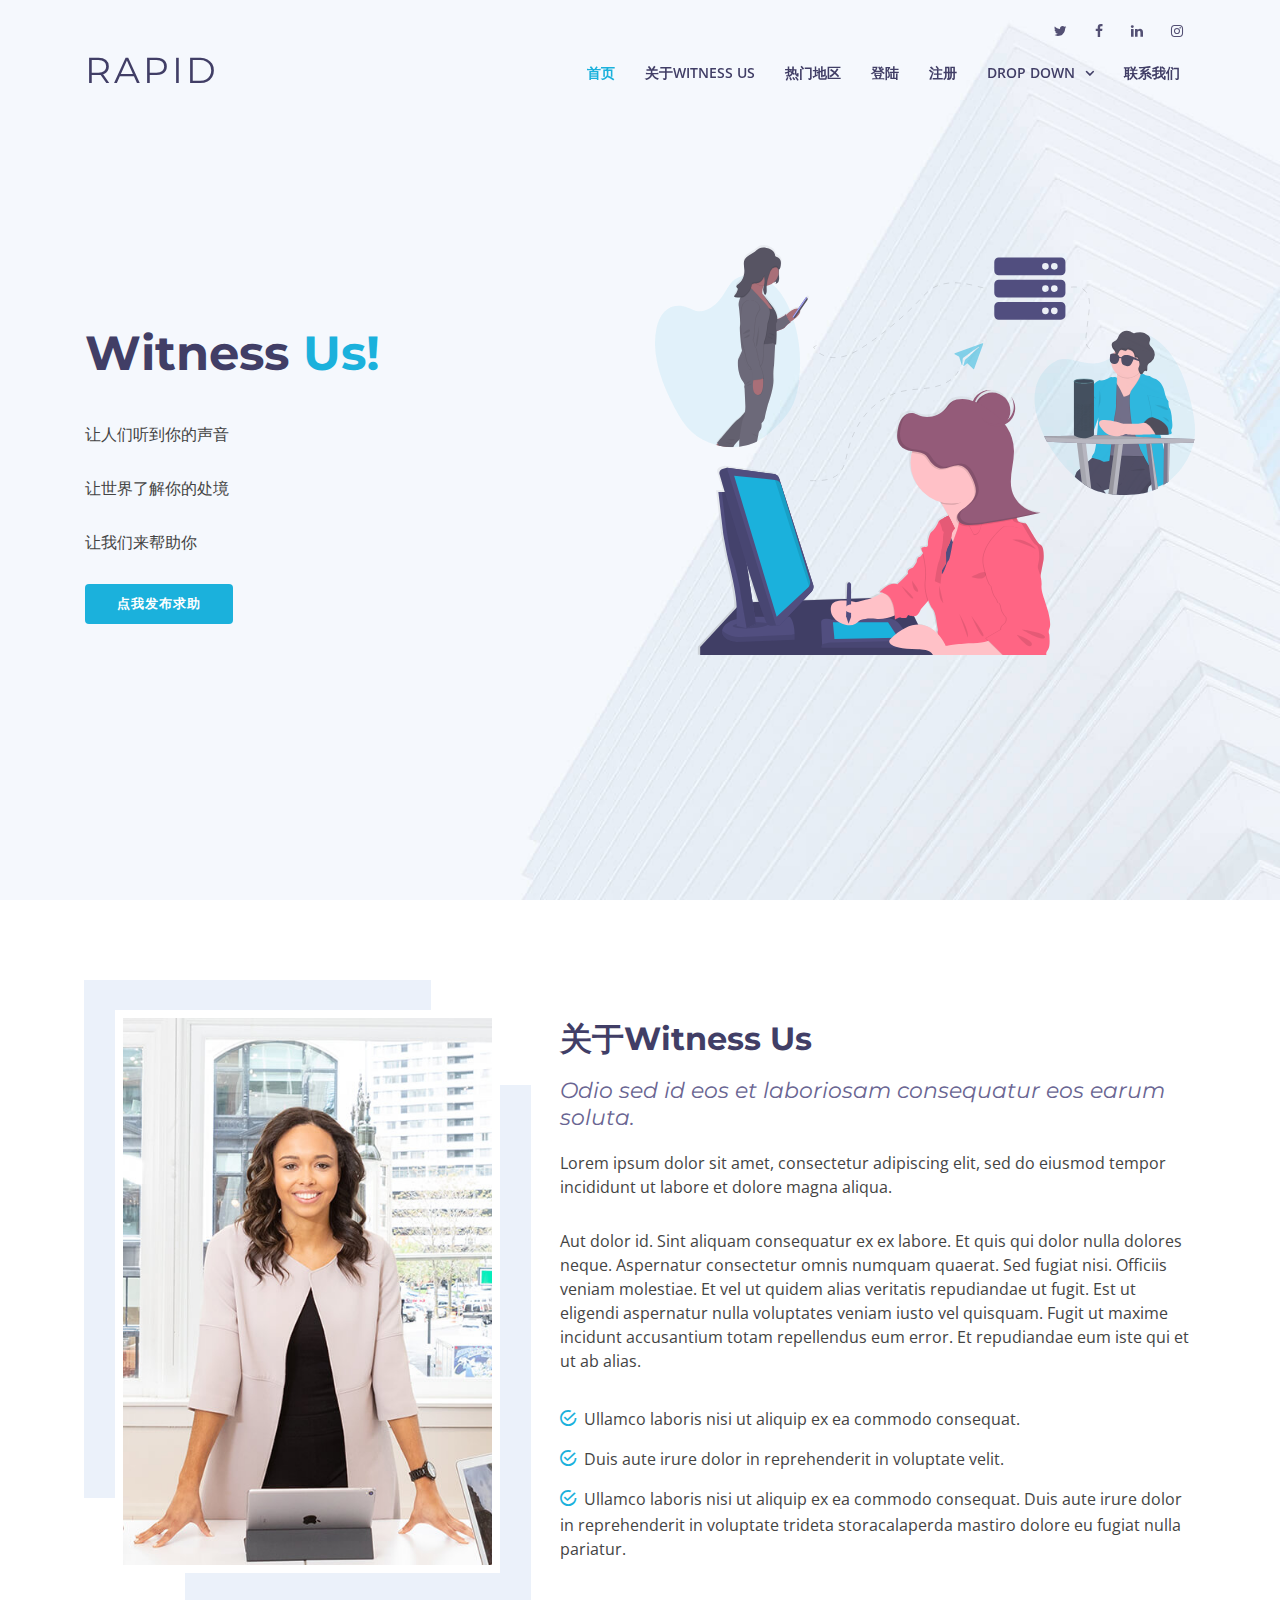
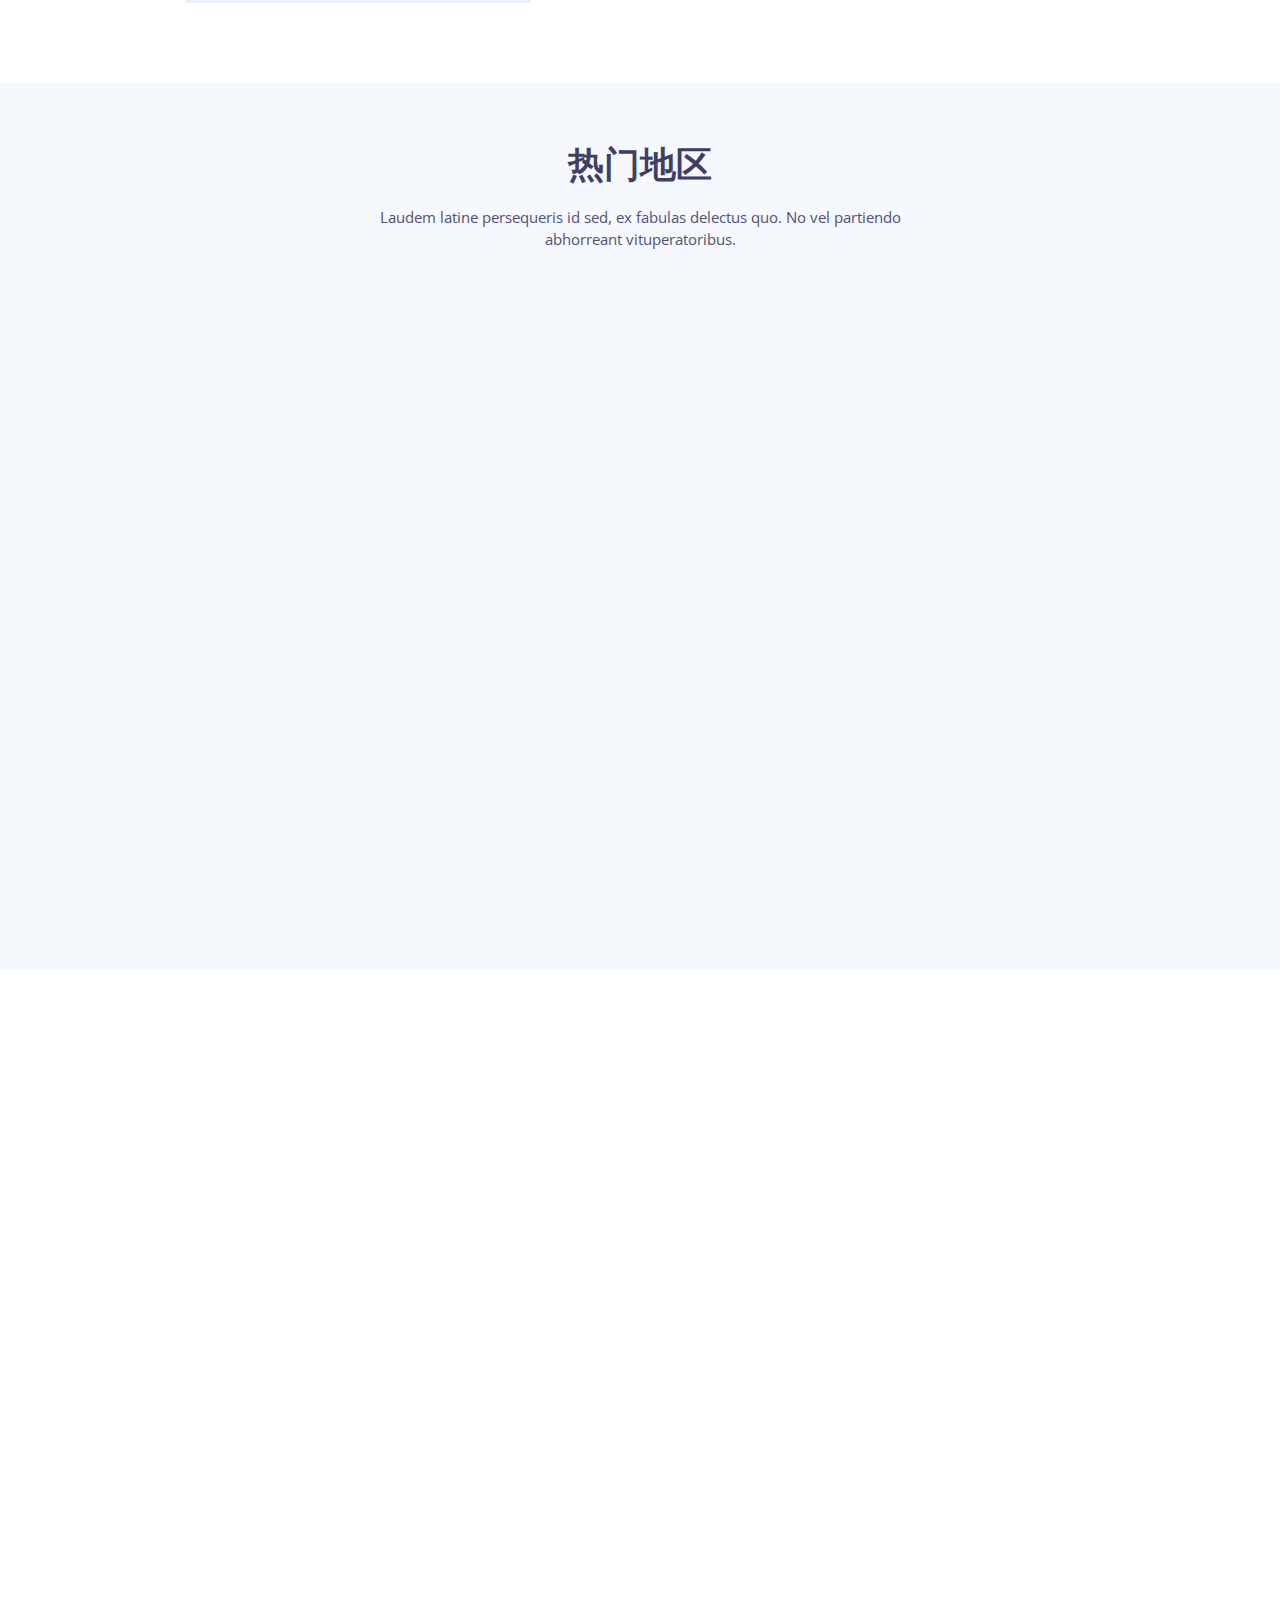
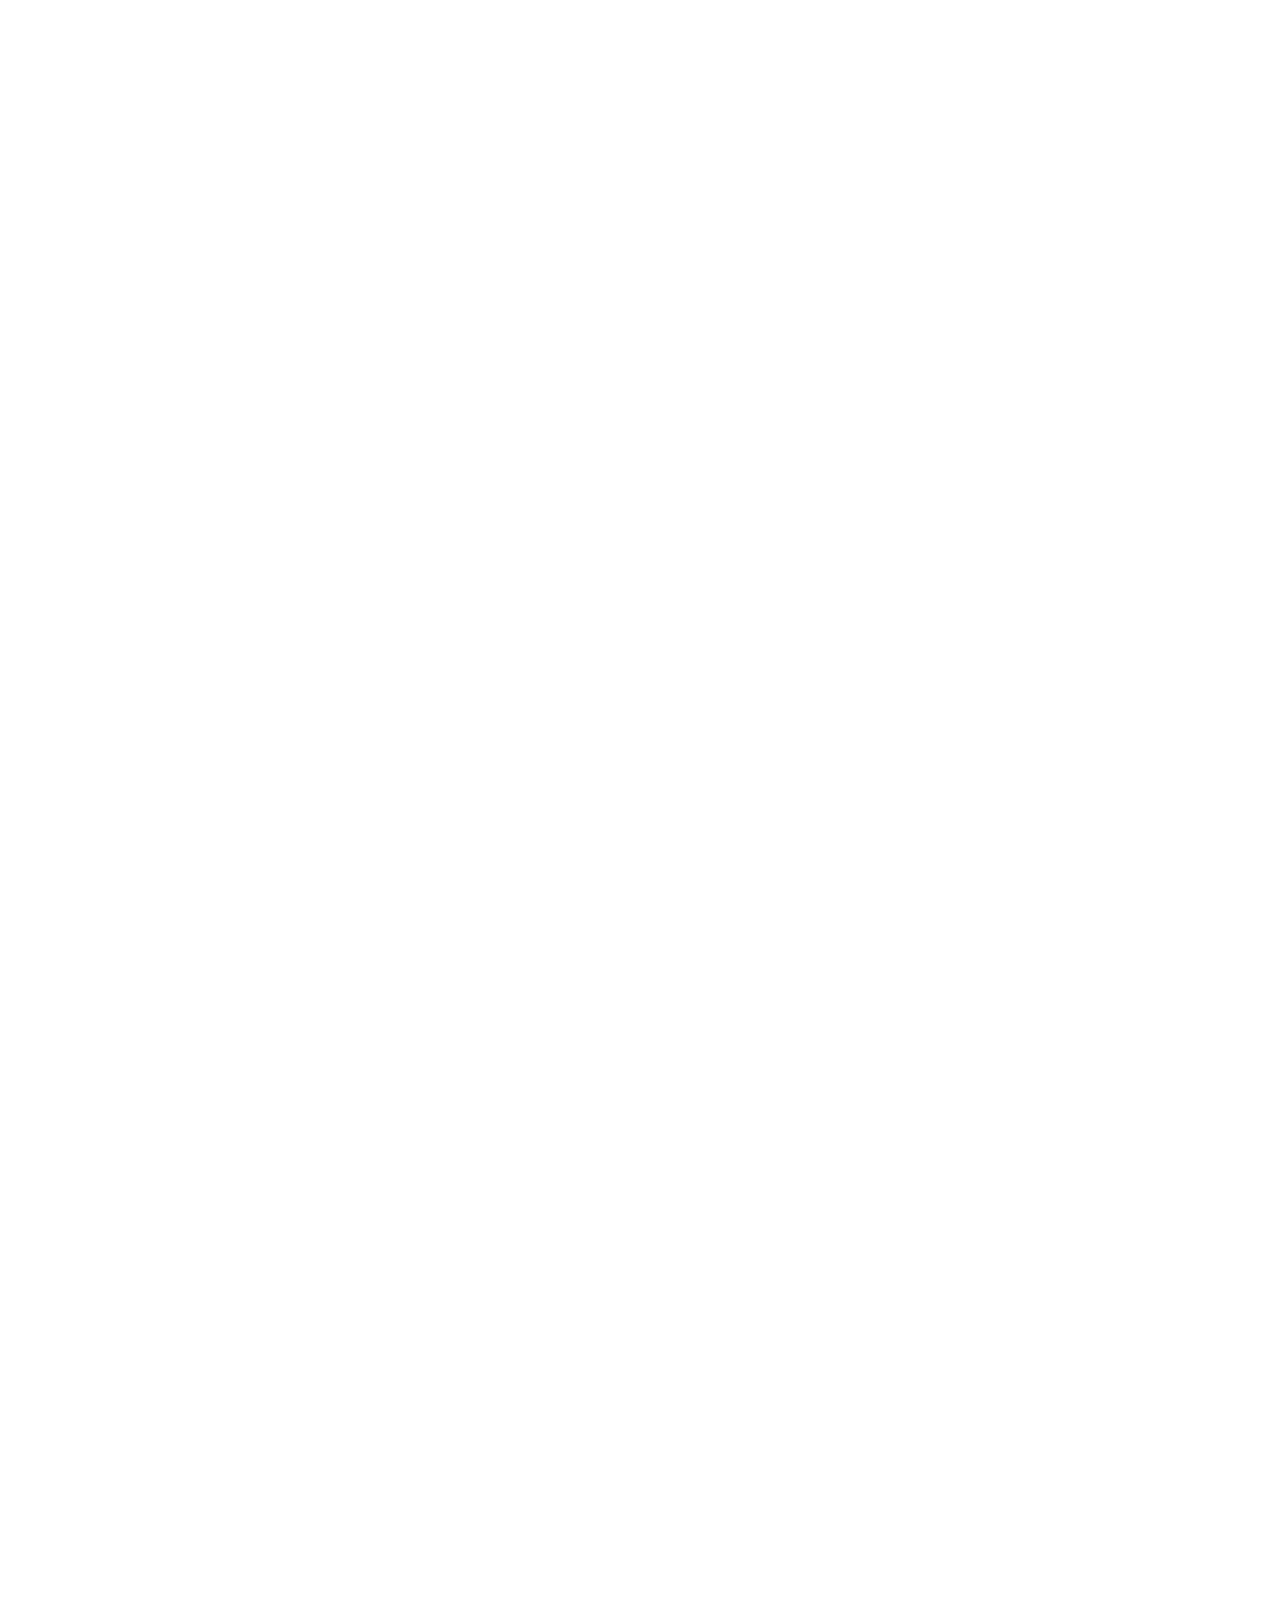
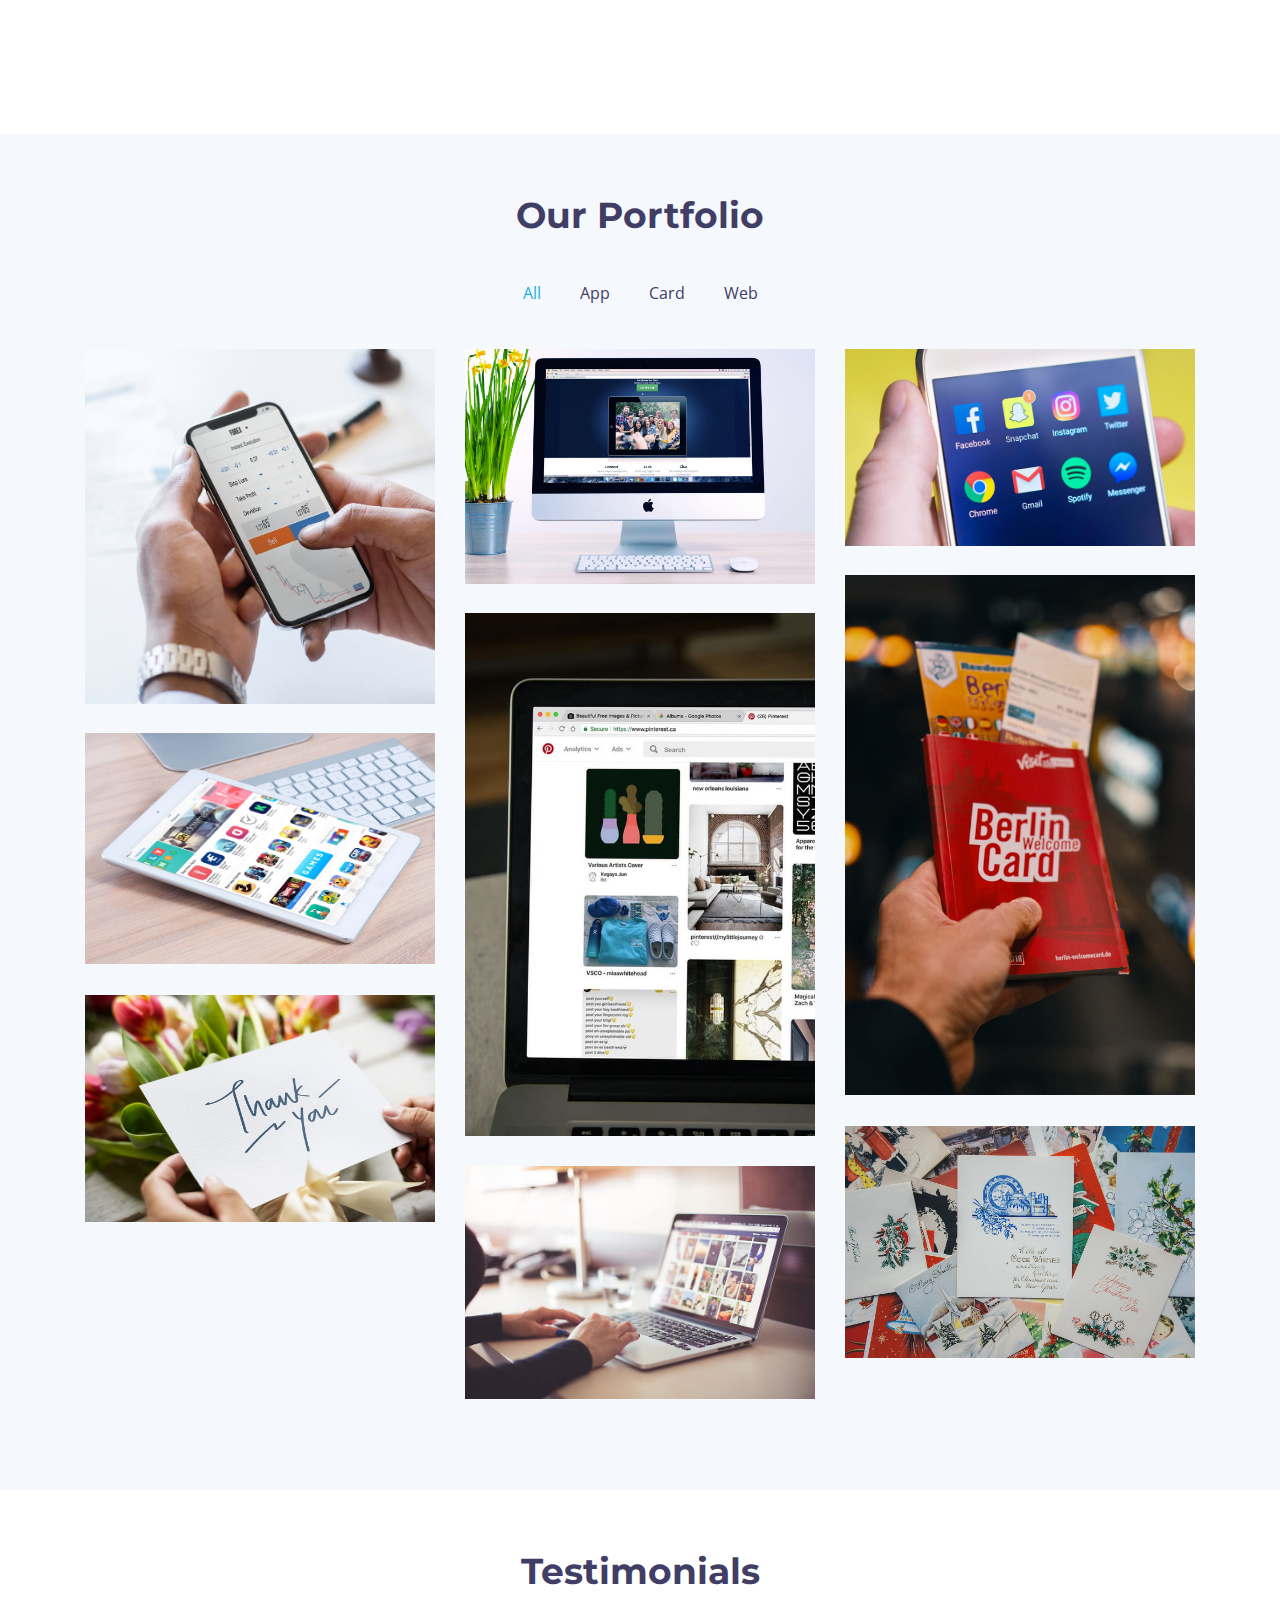
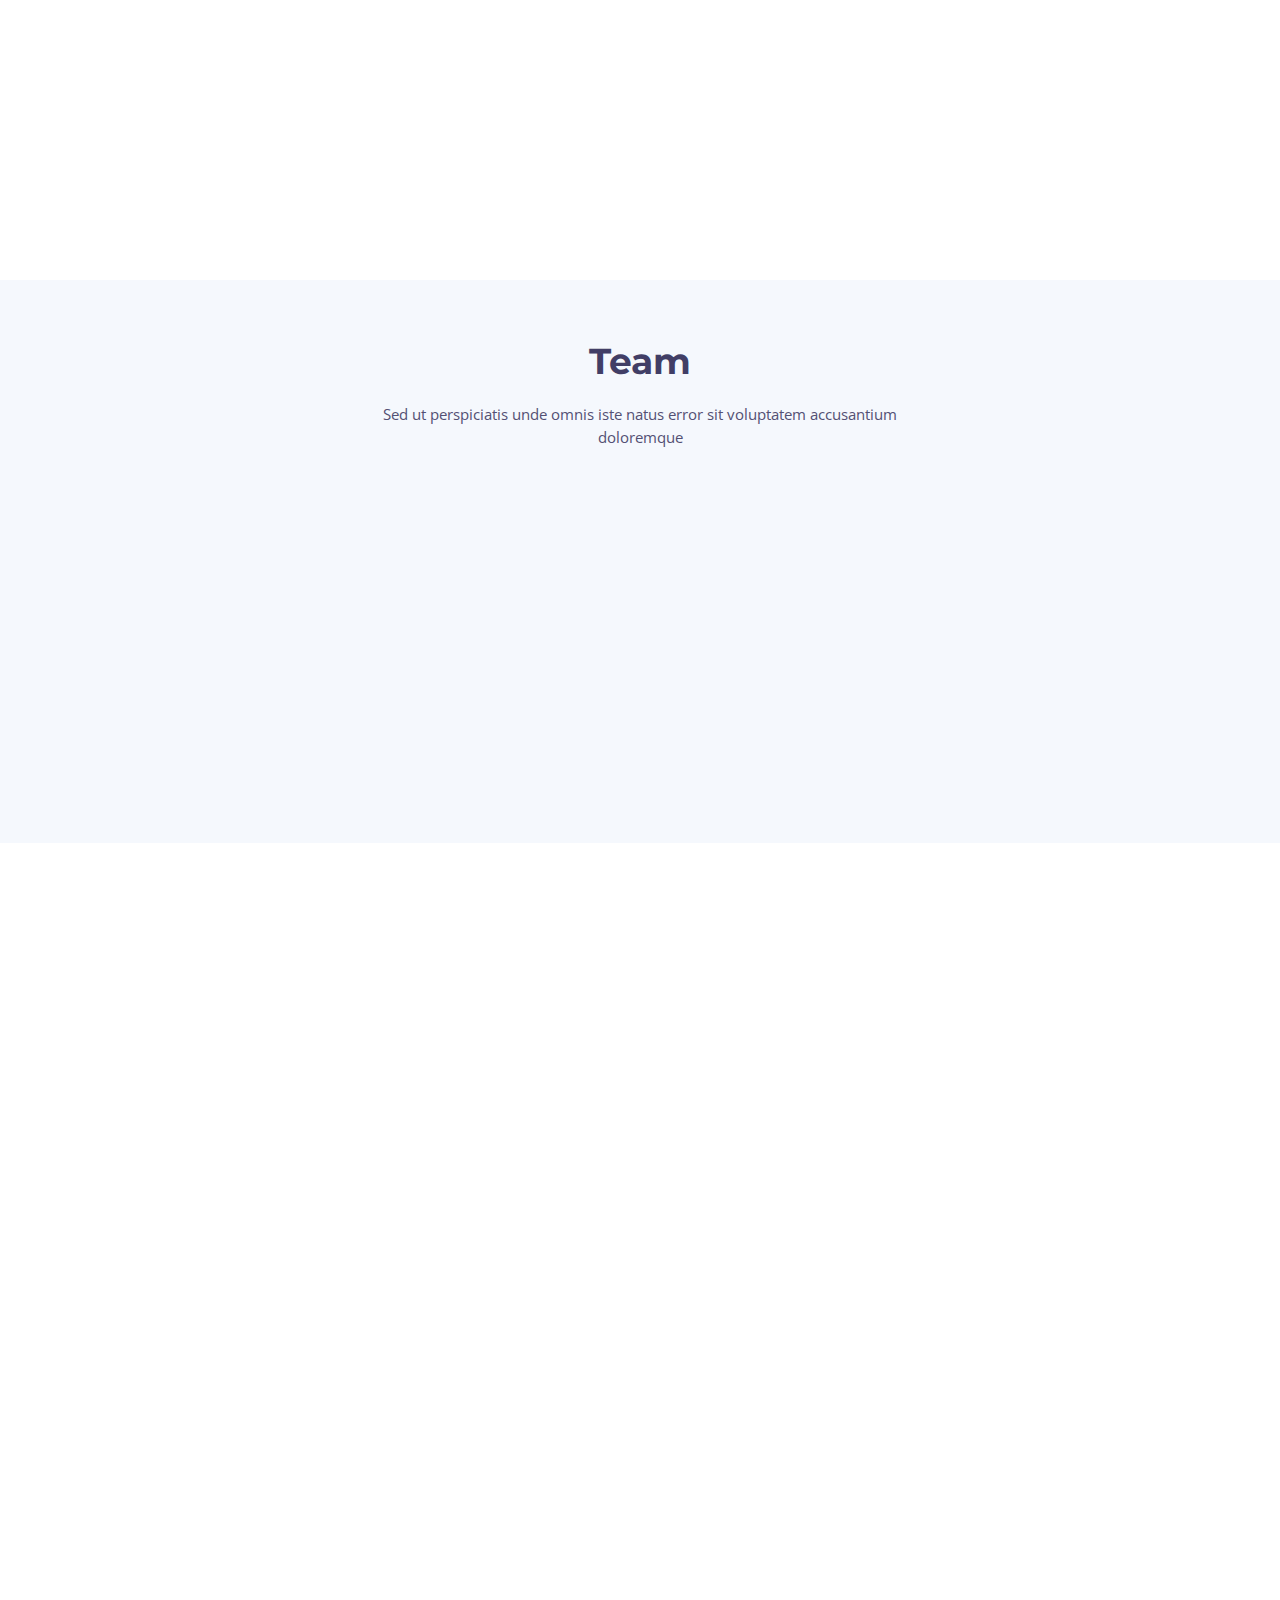
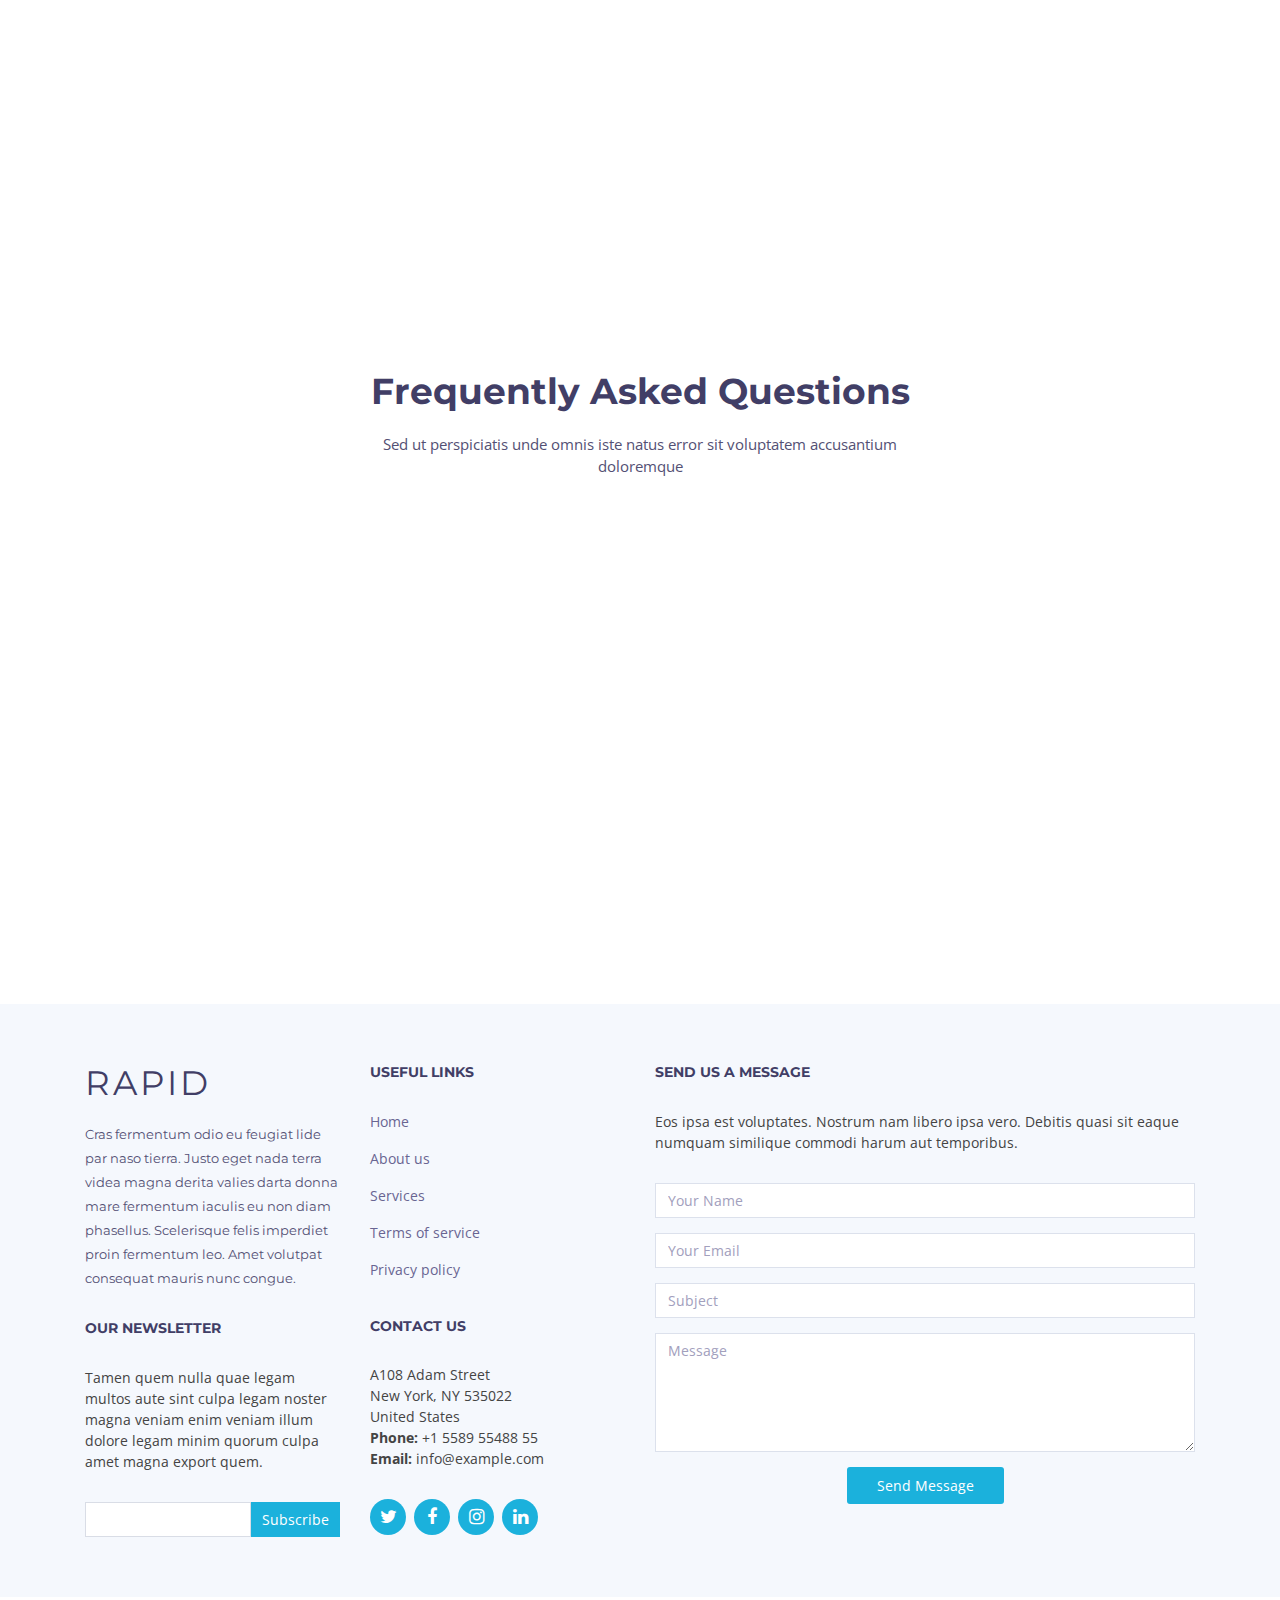
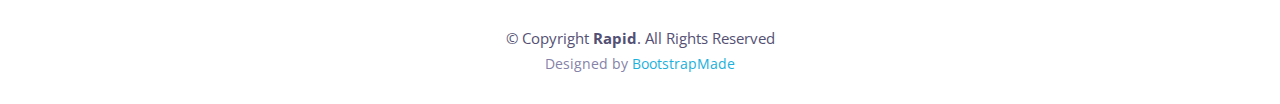
==== commit 16751d08: "Aug 7 10:38" ====
--- a/index.html
+++ b/index.html
@@ -62,11 +62,11 @@
 
       <nav class="main-nav float-right d-none d-lg-block">
         <ul>
-          <li class="active"><a href="#intro">Home</a></li>
-          <li><a href="#about">About Us</a></li>
-          <li><a href="#services">Services</a></li>
-          <li><a href="#portfolio">Portfolio</a></li>
-          <li><a href="#team">Team</a></li>
+          <li class="active"><a href="#intro">首页</a></li>
+          <li><a href="#about">关于Witness Us</a></li>
+          <li><a href="#services">热门地区</a></li>
+          <li><a href="#portfolio">登陆</a></li>
+          <li><a href="#team">注册</a></li>
           <li class="drop-down"><a href="">Drop Down</a>
             <ul>
               <li><a href="#">Drop Down 1</a></li>
@@ -84,10 +84,10 @@
               <li><a href="#">Drop Down 5</a></li>
             </ul>
           </li>
-          <li><a href="#footer">Contact Us</a></li>
+          <li><a href="#footer">联系我们</a></li>
         </ul>
       </nav><!-- .main-nav -->
-      
+
     </div>
   </header><!-- #header -->
 
@@ -98,12 +98,15 @@
     <div class="container d-flex h-100">
       <div class="row justify-content-center align-self-center">
         <div class="col-md-6 intro-info order-md-first order-last">
-          <h2>Rapid Solutions<br>for Your <span>Business!</span></h2>
+          <h2>Witness<span> Us!</span></h2>
+          <p>让人们听到你的声音</p>
+          <p>让世界了解你的处境</p>
+          <p>让我们来帮助你</p>
           <div>
-            <a href="#about" class="btn-get-started scrollto">Get Started</a>
-          </div>
-        </div>
-  
+            <a href="#about" class="btn-get-started scrollto">点我发布求助</a>
+          </div>
+        </div>
+
         <div class="col-md-6 intro-img order-md-last order-first">
           <img src="img/intro-img.svg" alt="" class="img-fluid">
         </div>
@@ -130,7 +133,7 @@
 
           <div class="col-lg-7 col-md-6">
             <div class="about-content">
-              <h2>About Us</h2>
+              <h2>关于Witness Us</h2>
               <h3>Odio sed id eos et laboriosam consequatur eos earum soluta.</h3>
               <p>Lorem ipsum dolor sit amet, consectetur adipiscing elit, sed do eiusmod tempor incididunt ut labore et dolore magna aliqua.</p>
               <p>Aut dolor id. Sint aliquam consequatur ex ex labore. Et quis qui dolor nulla dolores neque. Aspernatur consectetur omnis numquam quaerat. Sed fugiat nisi. Officiis veniam molestiae. Et vel ut quidem alias veritatis repudiandae ut fugit. Est ut eligendi aspernatur nulla voluptates veniam iusto vel quisquam. Fugit ut maxime incidunt accusantium totam repellendus eum error. Et repudiandae eum iste qui et ut ab alias.</p>
@@ -154,7 +157,7 @@
       <div class="container">
 
         <header class="section-header">
-          <h3>Services</h3>
+          <h3>热门地区</h3>
           <p>Laudem latine persequeris id sed, ex fabulas delectus quo. No vel partiendo abhorreant vituperatoribus.</p>
         </header>
 
@@ -215,7 +218,7 @@
     ============================-->
     <section id="why-us" class="wow fadeIn">
       <div class="container-fluid">
-        
+
         <header class="section-header">
           <h3>Why choose us?</h3>
           <p>Laudem latine persequeris id sed, ex fabulas delectus quo. No vel partiendo abhorreant vituperatoribus.</p>
@@ -250,13 +253,13 @@
                 <h4>Eum ut aspernatur</h4>
                 <p>Molestias eius rerum iusto voluptas et ab cupiditate aut enim. Assumenda animi occaecati. Quo dolore fuga quasi autem aliquid ipsum odit. Perferendis doloremque iure nulla aut.</p>
               </div>
-              
+
               <div class="features wow bounceInUp clearfix">
                 <i class="fa fa-language" style="color: #589af1;"></i>
                 <h4>Voluptates dolores</h4>
                 <p>Voluptates nihil et quis omnis et eaque omnis sint aut. Ducimus dolorum aspernatur. Totam dolores ut enim ullam voluptas distinctio aut.</p>
               </div>
-              
+
             </div>
 
           </div>
@@ -287,7 +290,7 @@
             <span data-toggle="counter-up">18</span>
             <p>Hard Workers</p>
           </div>
-  
+
         </div>
 
       </div>
@@ -340,7 +343,7 @@
           <div class="col-lg-6 wow fadeInUp pt-4 pt-lg-0 order-2 order-lg-1">
             <h4>Neque saepe temporibus repellat ea ipsum et. Id vel et quia tempora facere reprehenderit.</h4>
             <p>
-             Delectus alias ut incidunt delectus nam placeat in consequatur. Sed cupiditate quia ea quis. Voluptas nemo qui aut distinctio. Cumque fugit earum est quam officiis numquam. Ducimus corporis autem at blanditiis beatae incidunt sunt. 
+             Delectus alias ut incidunt delectus nam placeat in consequatur. Sed cupiditate quia ea quis. Voluptas nemo qui aut distinctio. Cumque fugit earum est quam officiis numquam. Ducimus corporis autem at blanditiis beatae incidunt sunt.
             </p>
             <p>
               Voluptas saepe natus quidem blanditiis. Non sunt impedit voluptas mollitia beatae. Qui esse molestias. Laudantium libero nisi vitae debitis. Dolorem cupiditate est perferendis iusto.
@@ -349,7 +352,7 @@
               Eum quia in. Magni quas ipsum a. Quis ex voluptatem inventore sint quia modi. Numquam est aut fuga mollitia exercitationem nam accusantium provident quia.
             </p>
           </div>
-          
+
         </div>
 
       </div>
@@ -523,7 +526,7 @@
           <div class="col-lg-8">
 
             <div class="owl-carousel testimonials-carousel wow fadeInUp">
-    
+
               <div class="testimonial-item">
                 <img src="img/testimonial-1.jpg" class="testimonial-img" alt="">
                 <h3>Saul Goodman</h3>
@@ -532,7 +535,7 @@
                   Proin iaculis purus consequat sem cure digni ssim donec porttitora entum suscipit rhoncus. Accusantium quam, ultricies eget id, aliquam eget nibh et. Maecen aliquam, risus at semper.
                 </p>
               </div>
-    
+
               <div class="testimonial-item">
                 <img src="img/testimonial-2.jpg" class="testimonial-img" alt="">
                 <h3>Sara Wilsson</h3>
@@ -541,7 +544,7 @@
                   Export tempor illum tamen malis malis eram quae irure esse labore quem cillum quid cillum eram malis quorum velit fore eram velit sunt aliqua noster fugiat irure amet legam anim culpa.
                 </p>
               </div>
-    
+
               <div class="testimonial-item">
                 <img src="img/testimonial-3.jpg" class="testimonial-img" alt="">
                 <h3>Jena Karlis</h3>
@@ -550,7 +553,7 @@
                   Enim nisi quem export duis labore cillum quae magna enim sint quorum nulla quem veniam duis minim tempor labore quem eram duis noster aute amet eram fore quis sint minim.
                 </p>
               </div>
-    
+
               <div class="testimonial-item">
                 <img src="img/testimonial-4.jpg" class="testimonial-img" alt="">
                 <h3>Matt Brandon</h3>
@@ -696,7 +699,7 @@
         </header>
 
         <div class="row flex-items-xs-middle flex-items-xs-center">
-      
+
           <!-- Basic Plan  -->
           <div class="col-xs-12 col-lg-4">
             <div class="card">
@@ -704,7 +707,7 @@
                 <h3><span class="currency">$</span>19<span class="period">/month</span></h3>
               </div>
               <div class="card-block">
-                <h4 class="card-title"> 
+                <h4 class="card-title">
                   Basic Plan
                 </h4>
                 <ul class="list-group">
@@ -717,7 +720,7 @@
               </div>
             </div>
           </div>
-      
+
           <!-- Regular Plan  -->
           <div class="col-xs-12 col-lg-4">
             <div class="card">
@@ -725,7 +728,7 @@
                 <h3><span class="currency">$</span>29<span class="period">/month</span></h3>
               </div>
               <div class="card-block">
-                <h4 class="card-title"> 
+                <h4 class="card-title">
                   Regular Plan
                 </h4>
                 <ul class="list-group">
@@ -738,7 +741,7 @@
               </div>
             </div>
           </div>
-      
+
           <!-- Premium Plan  -->
           <div class="col-xs-12 col-lg-4">
             <div class="card">
@@ -746,7 +749,7 @@
                 <h3><span class="currency">$</span>39<span class="period">/month</span></h3>
               </div>
               <div class="card-block">
-                <h4 class="card-title"> 
+                <h4 class="card-title">
                   Premium Plan
                 </h4>
                 <ul class="list-group">
@@ -759,7 +762,7 @@
               </div>
             </div>
           </div>
-      
+
         </div>
       </div>
 
@@ -906,7 +909,7 @@
           <div class="col-lg-6">
 
             <div class="form">
-              
+
               <h4>Send us a message</h4>
               <p>Eos ipsa est voluptates. Nostrum nam libero ipsa vero. Debitis quasi sit eaque numquam similique commodi harum aut temporibus.</p>
               <form action="" method="post" role="form" class="contactForm">
@@ -936,7 +939,7 @@
 
           </div>
 
-          
+
 
         </div>
 
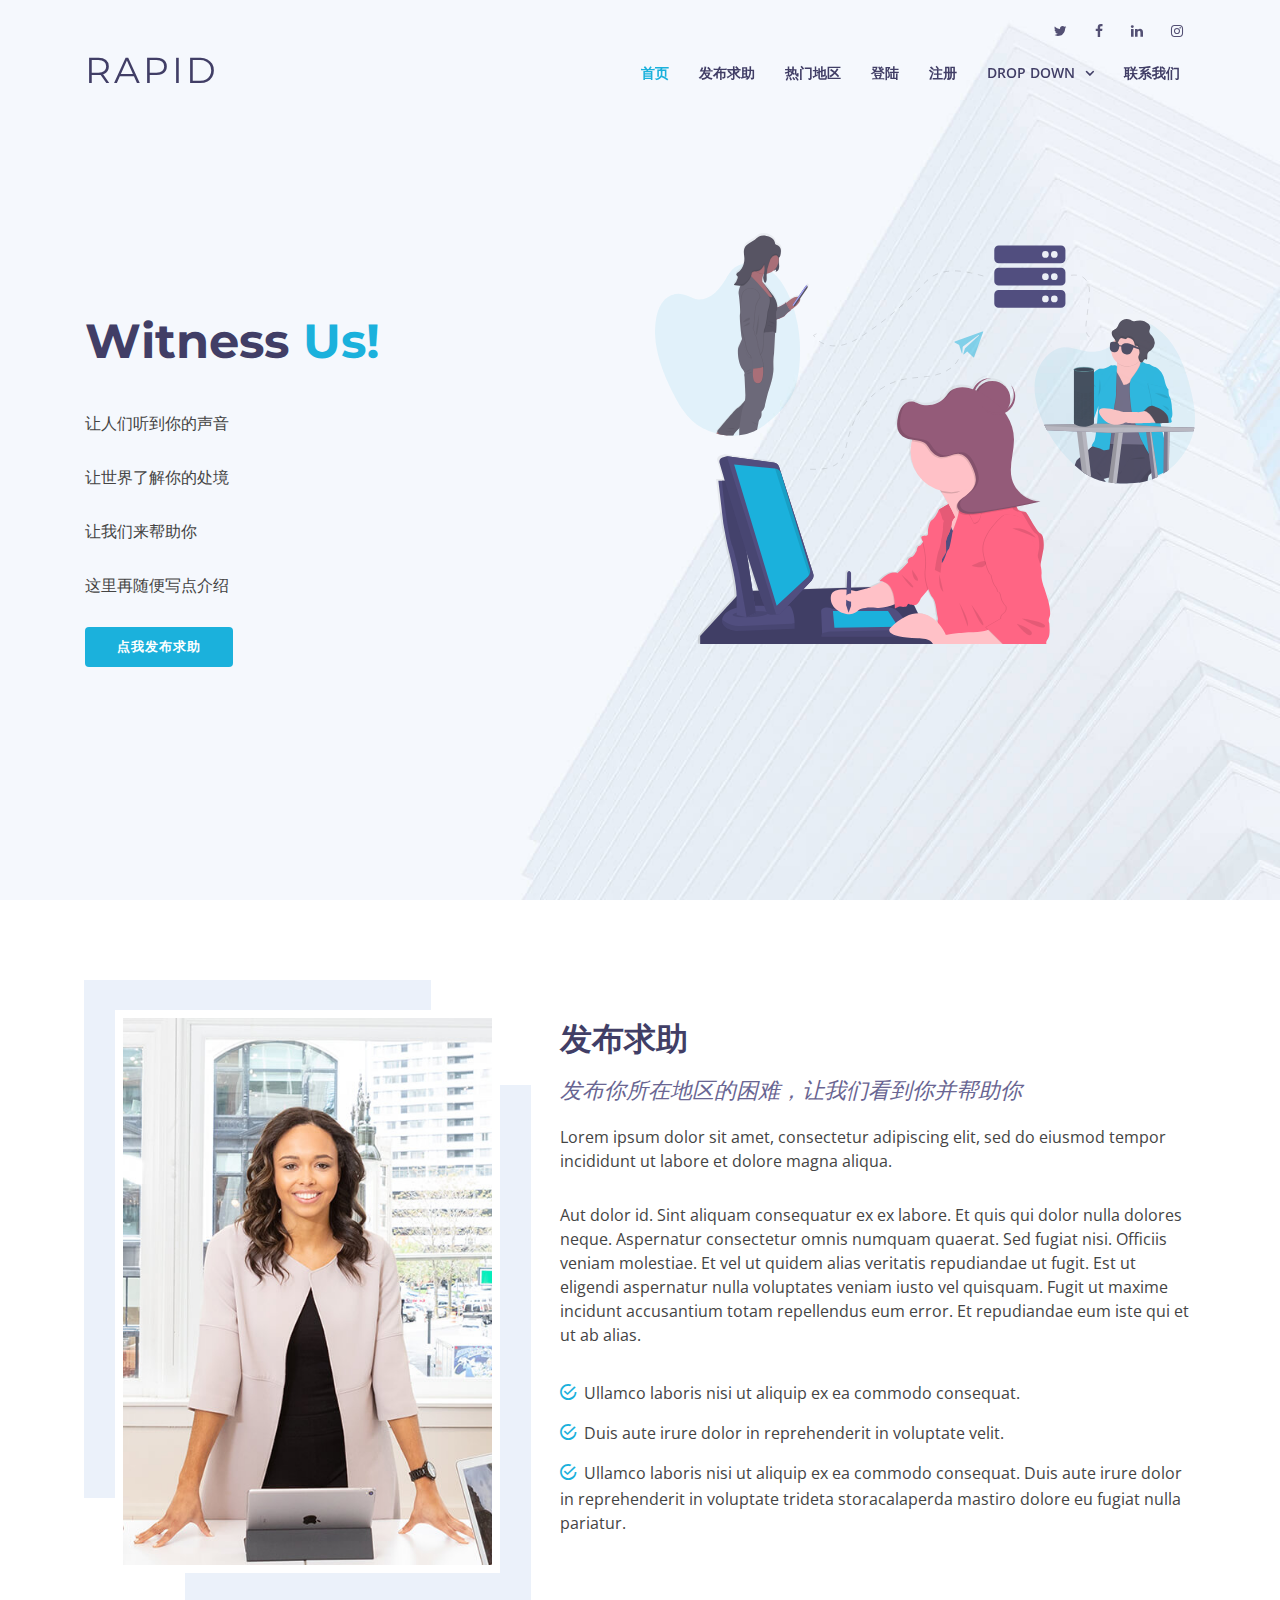
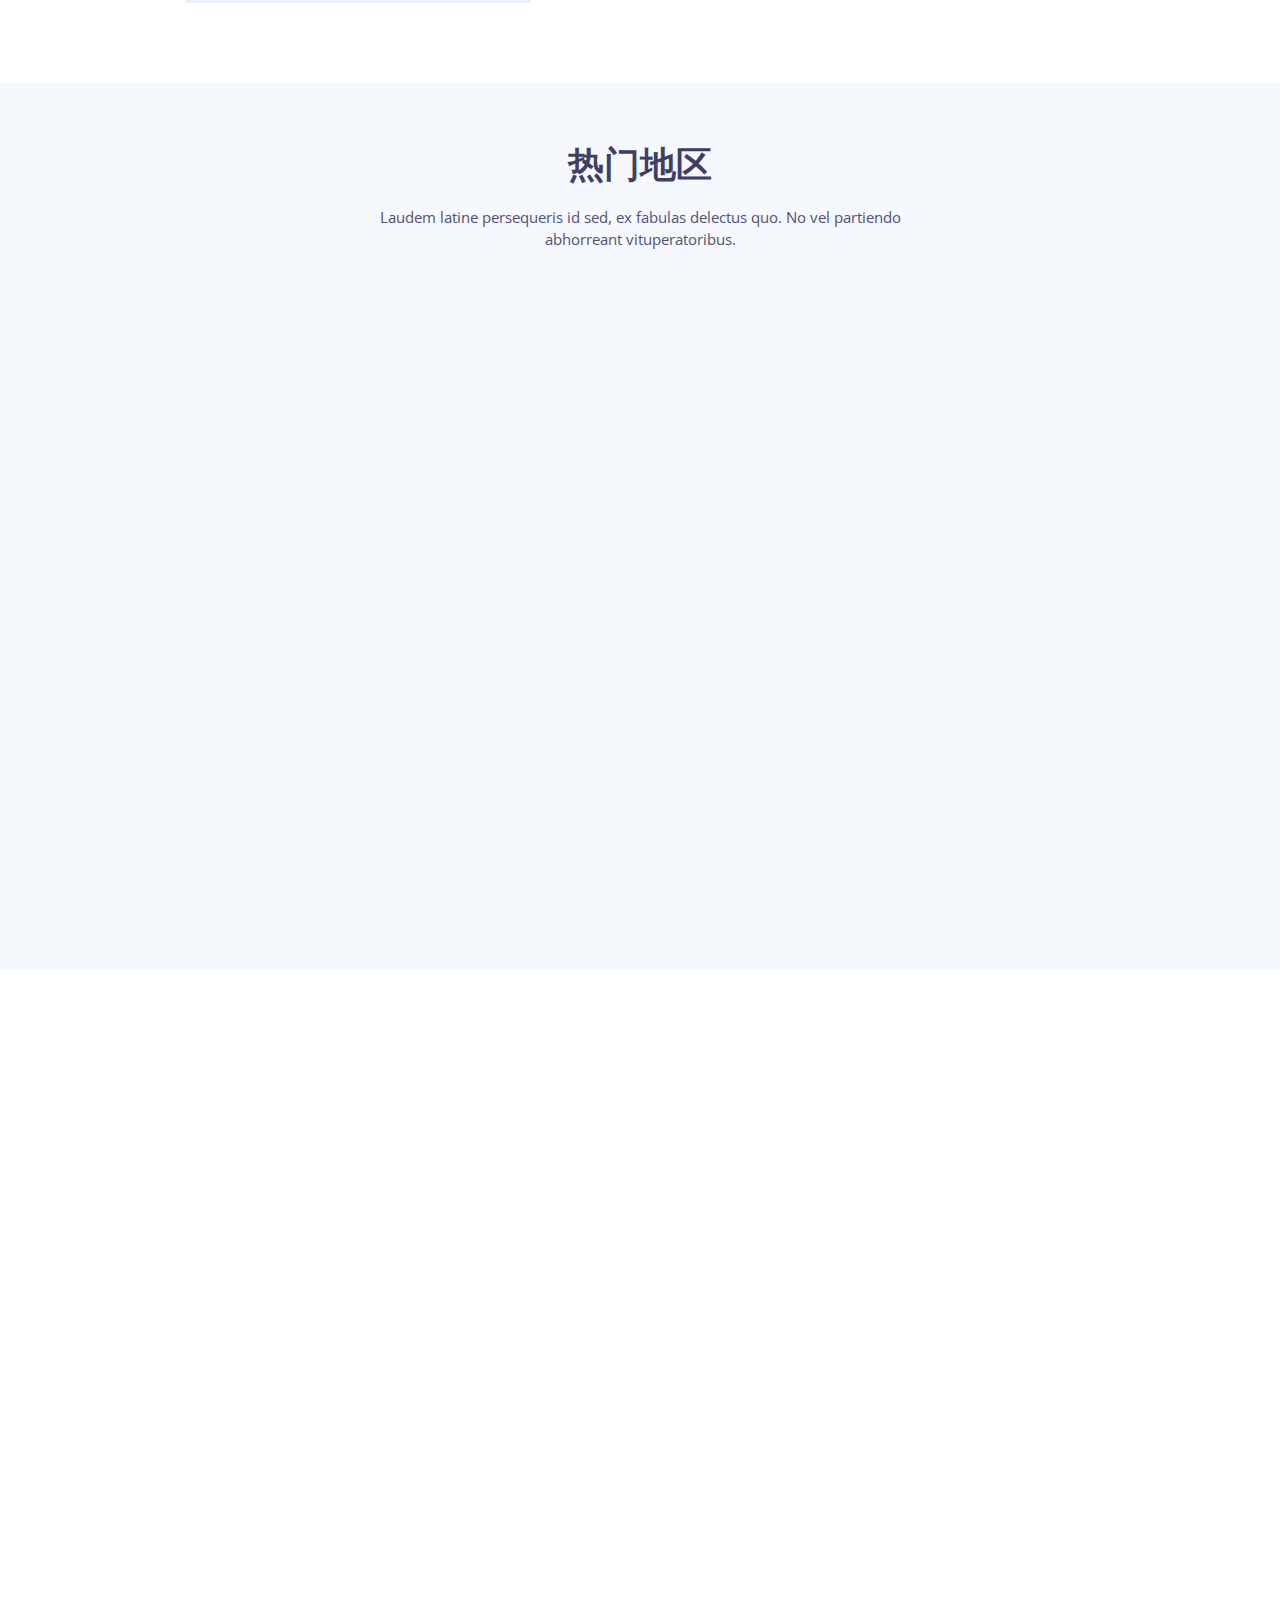
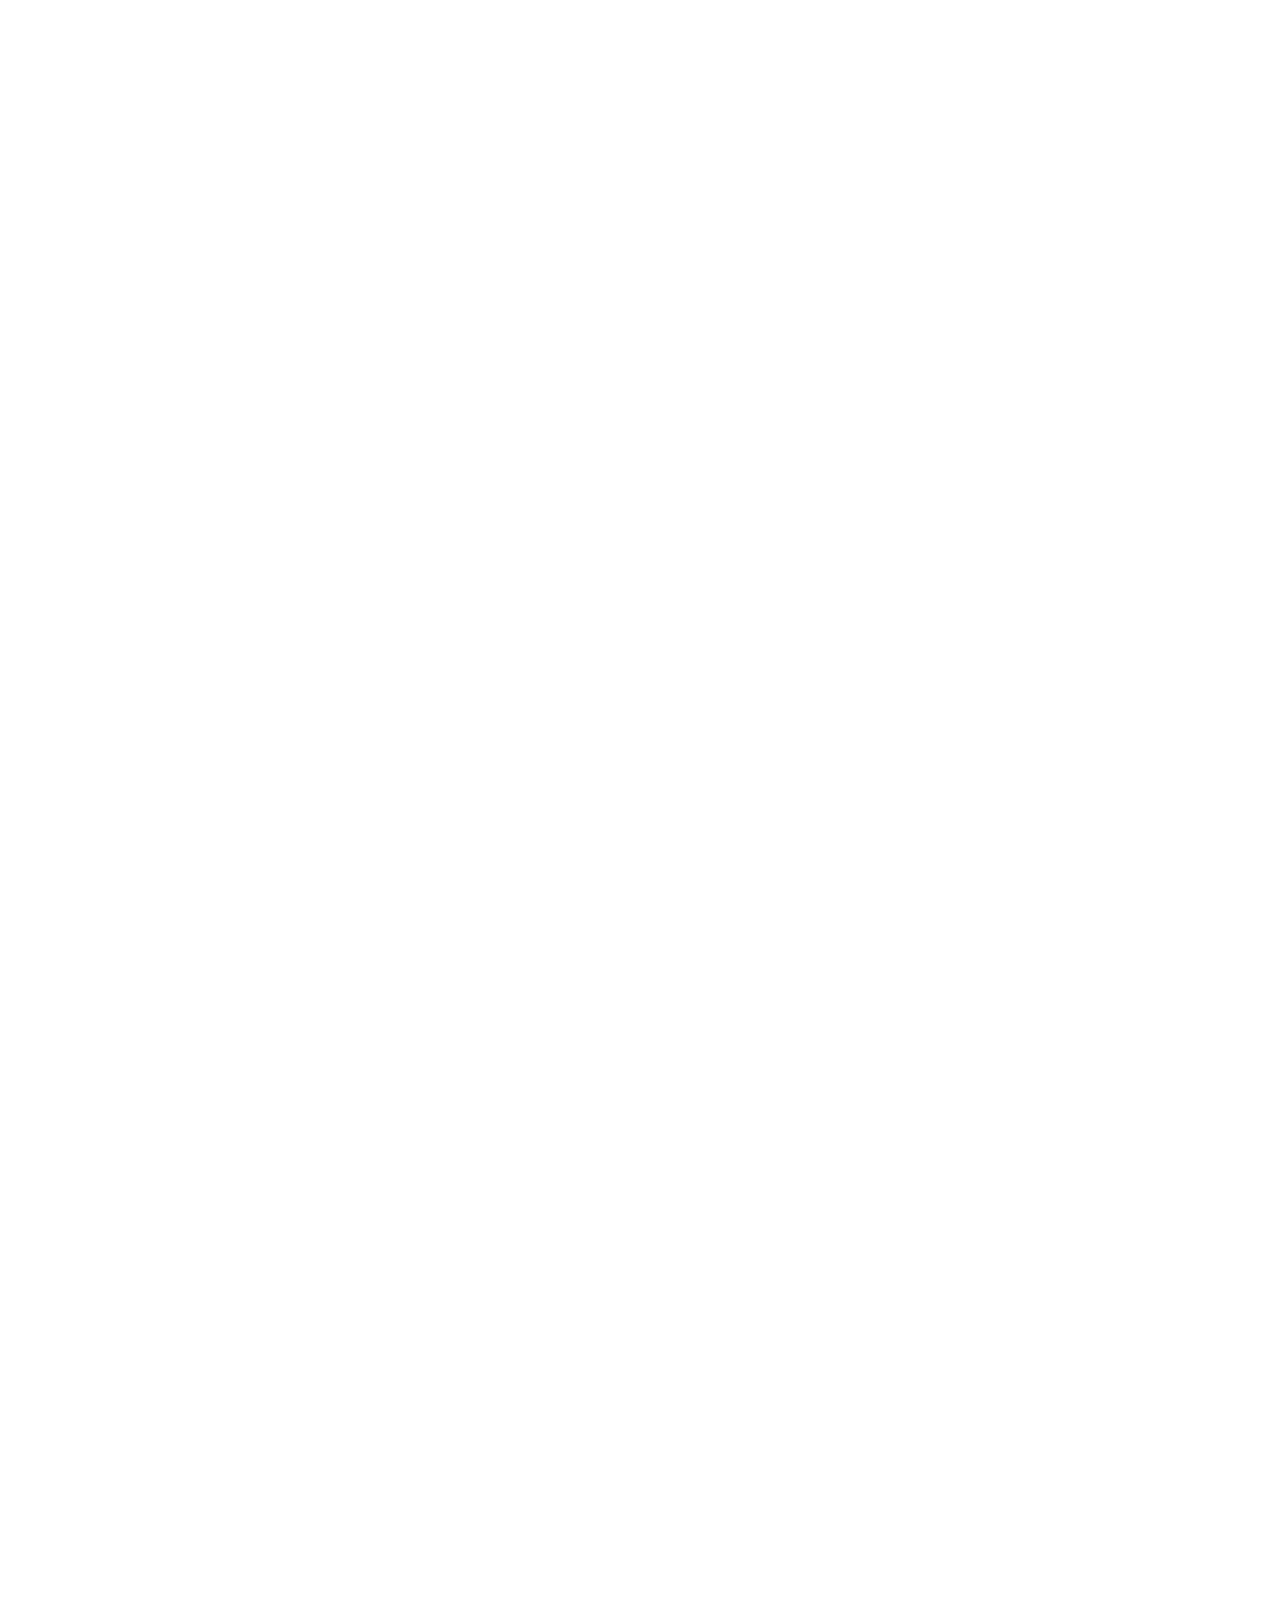
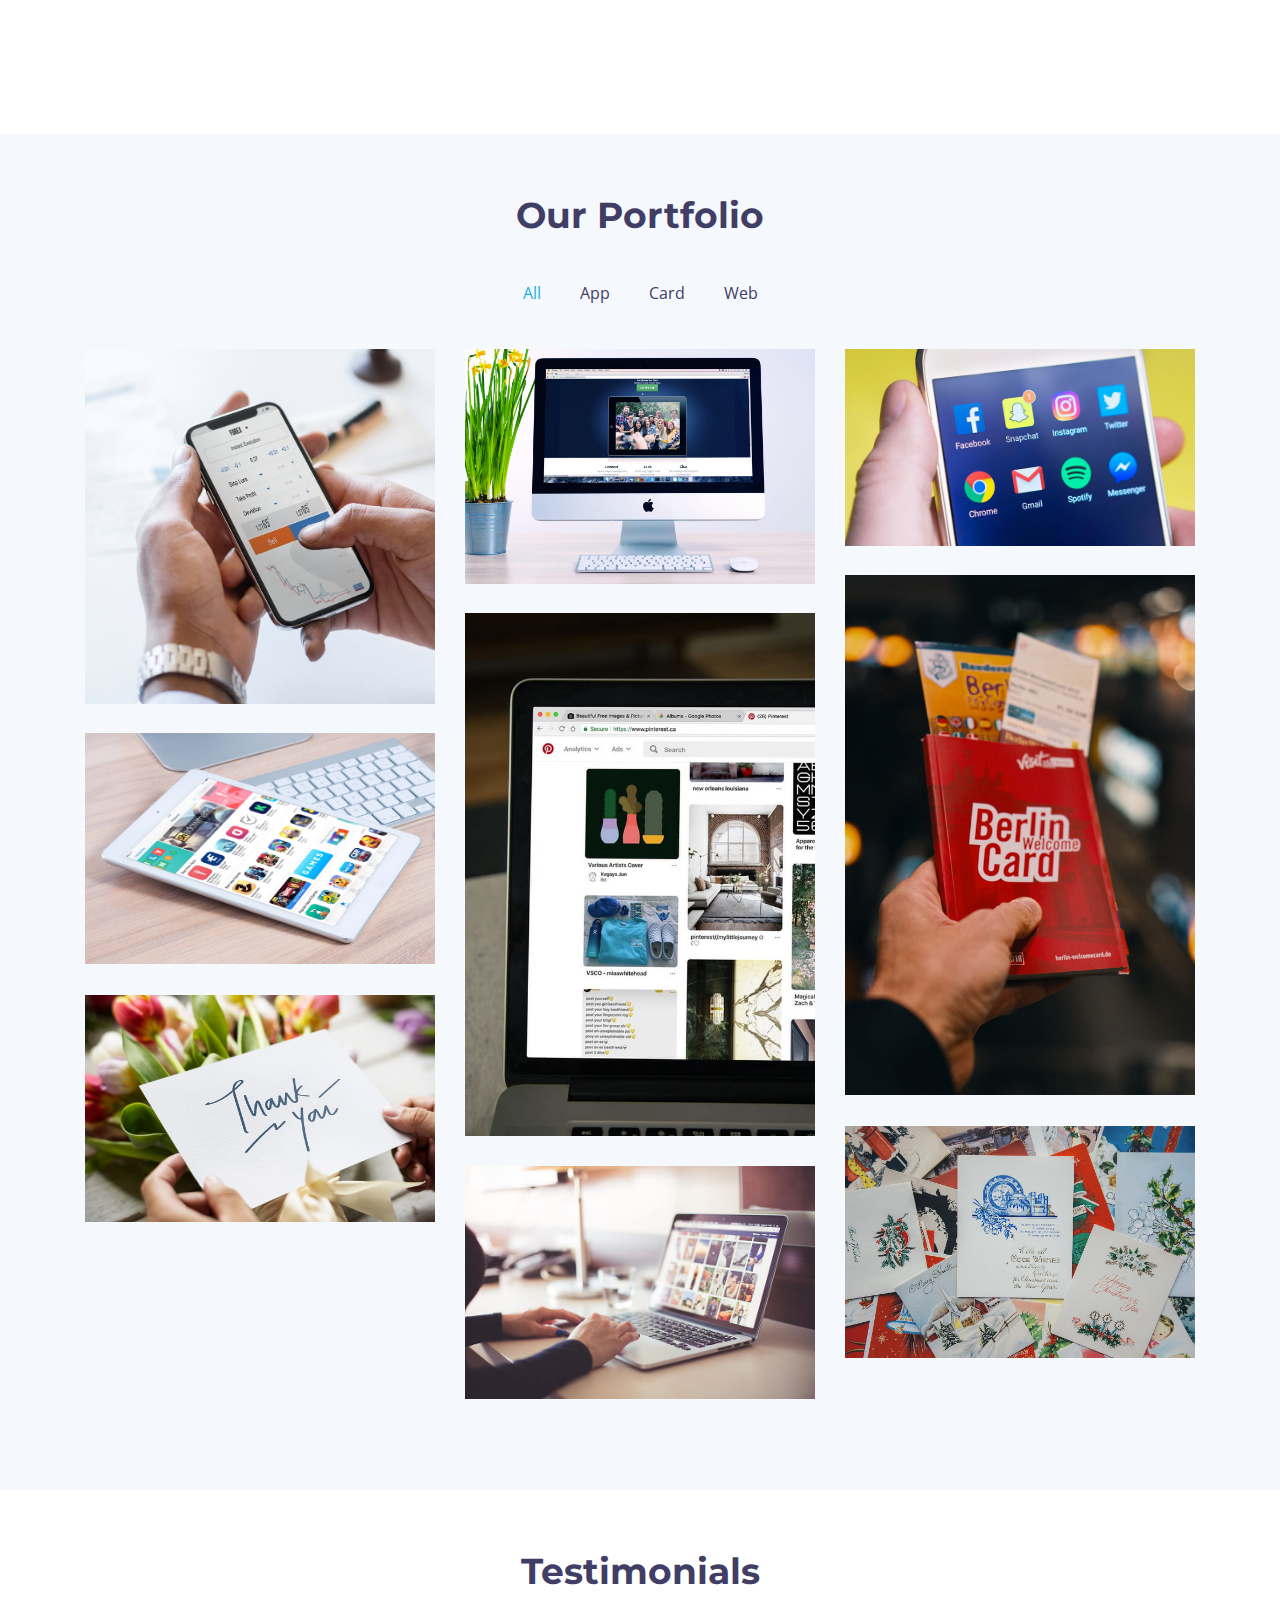
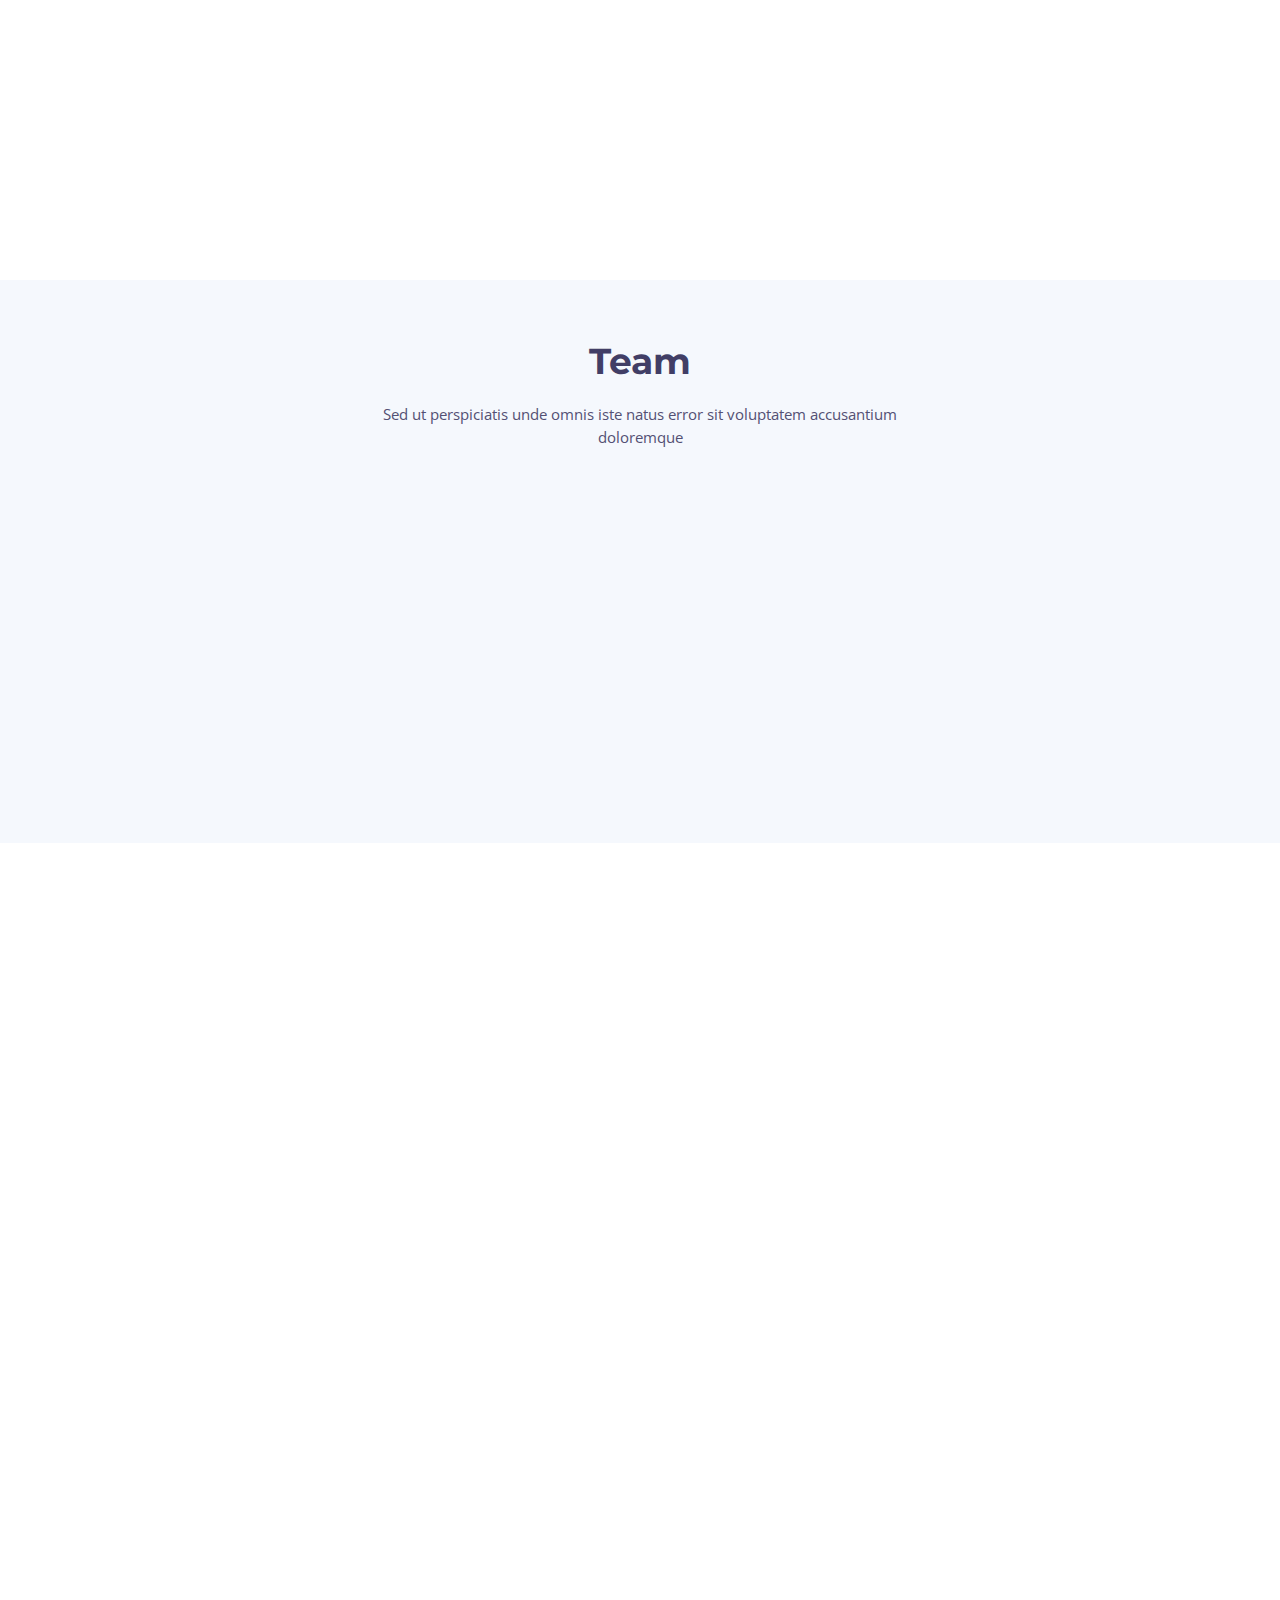
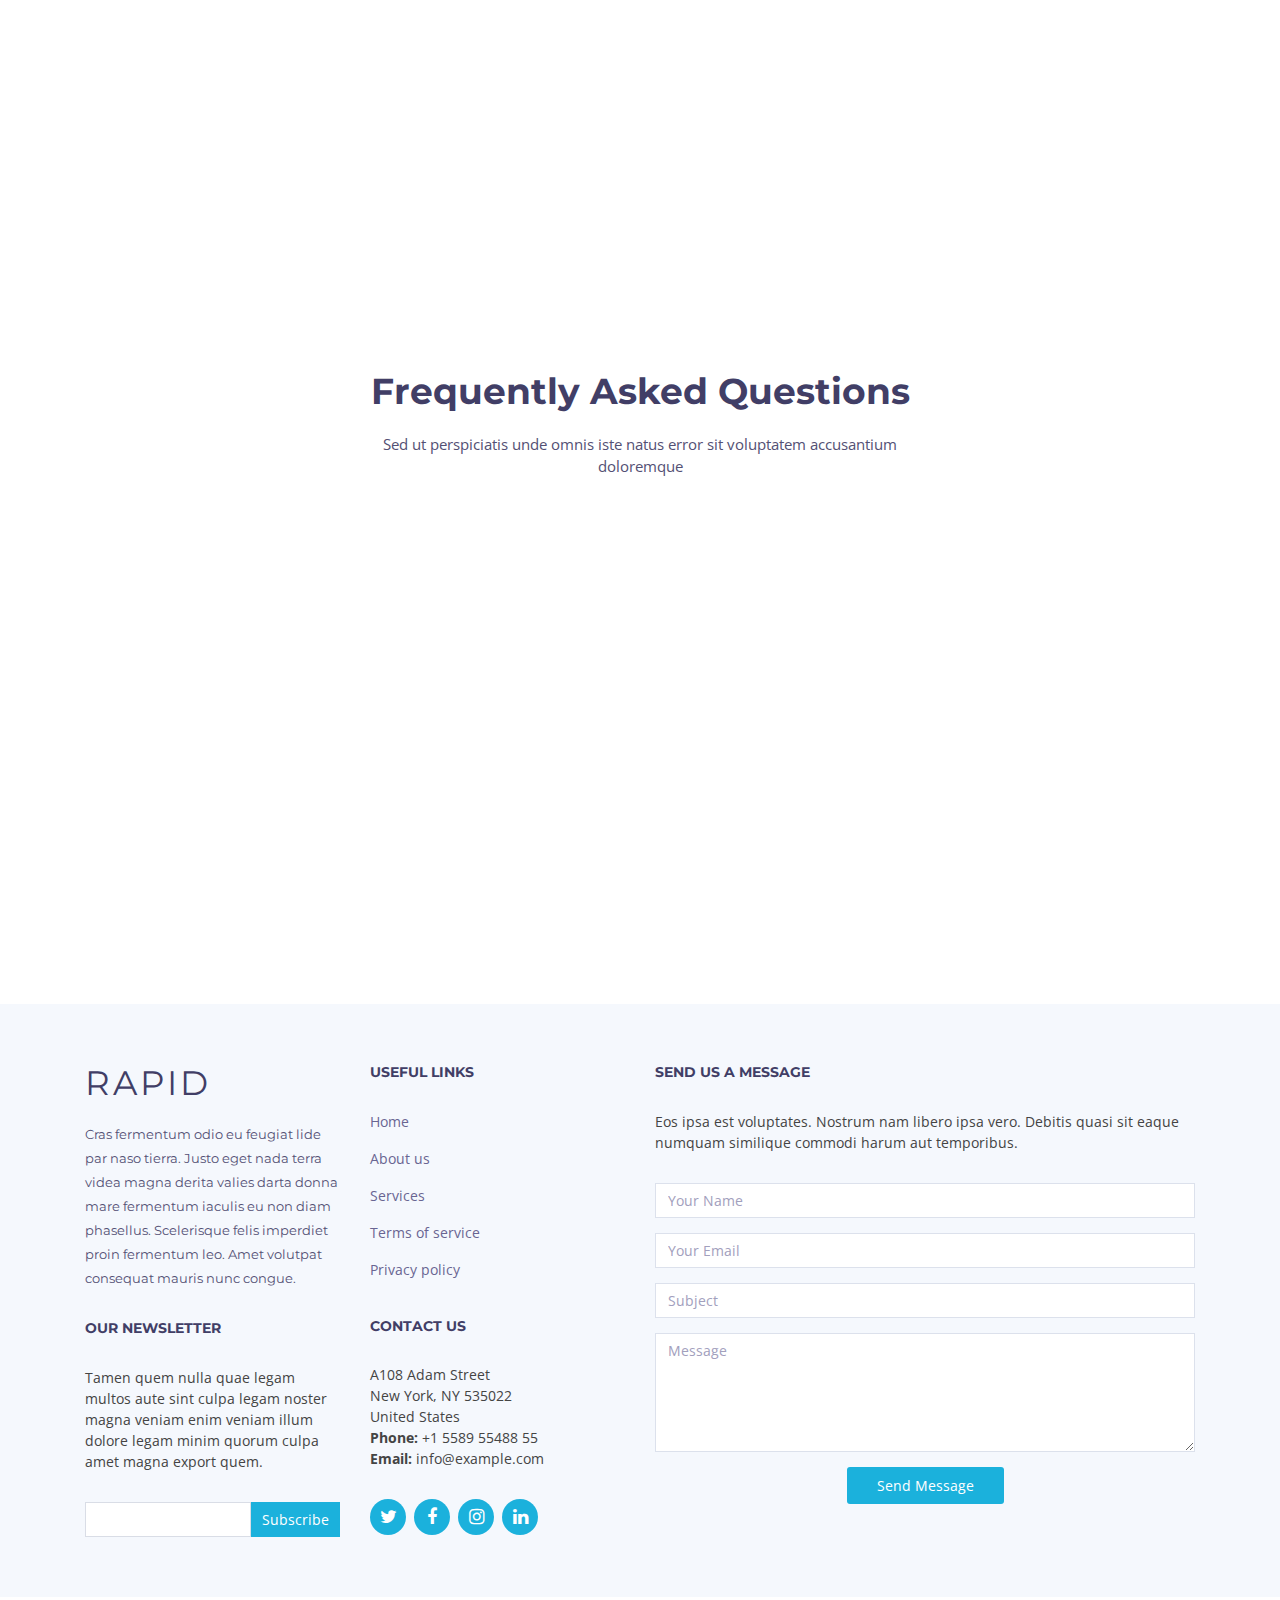
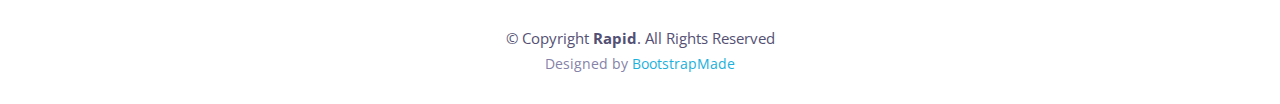
==== commit c8f9e4f9: "Aug 7 10:48" ====
--- a/index.html
+++ b/index.html
@@ -63,7 +63,7 @@
       <nav class="main-nav float-right d-none d-lg-block">
         <ul>
           <li class="active"><a href="#intro">首页</a></li>
-          <li><a href="#about">关于Witness Us</a></li>
+          <li><a href="#about">发布求助</a></li>
           <li><a href="#services">热门地区</a></li>
           <li><a href="#portfolio">登陆</a></li>
           <li><a href="#team">注册</a></li>
@@ -102,6 +102,7 @@
           <p>让人们听到你的声音</p>
           <p>让世界了解你的处境</p>
           <p>让我们来帮助你</p>
+          <p>这里再随便写点介绍</p>
           <div>
             <a href="#about" class="btn-get-started scrollto">点我发布求助</a>
           </div>
@@ -133,8 +134,8 @@
 
           <div class="col-lg-7 col-md-6">
             <div class="about-content">
-              <h2>关于Witness Us</h2>
-              <h3>Odio sed id eos et laboriosam consequatur eos earum soluta.</h3>
+              <h2>发布求助</h2>
+              <h3>发布你所在地区的困难，让我们看到你并帮助你</h3>
               <p>Lorem ipsum dolor sit amet, consectetur adipiscing elit, sed do eiusmod tempor incididunt ut labore et dolore magna aliqua.</p>
               <p>Aut dolor id. Sint aliquam consequatur ex ex labore. Et quis qui dolor nulla dolores neque. Aspernatur consectetur omnis numquam quaerat. Sed fugiat nisi. Officiis veniam molestiae. Et vel ut quidem alias veritatis repudiandae ut fugit. Est ut eligendi aspernatur nulla voluptates veniam iusto vel quisquam. Fugit ut maxime incidunt accusantium totam repellendus eum error. Et repudiandae eum iste qui et ut ab alias.</p>
               <ul>
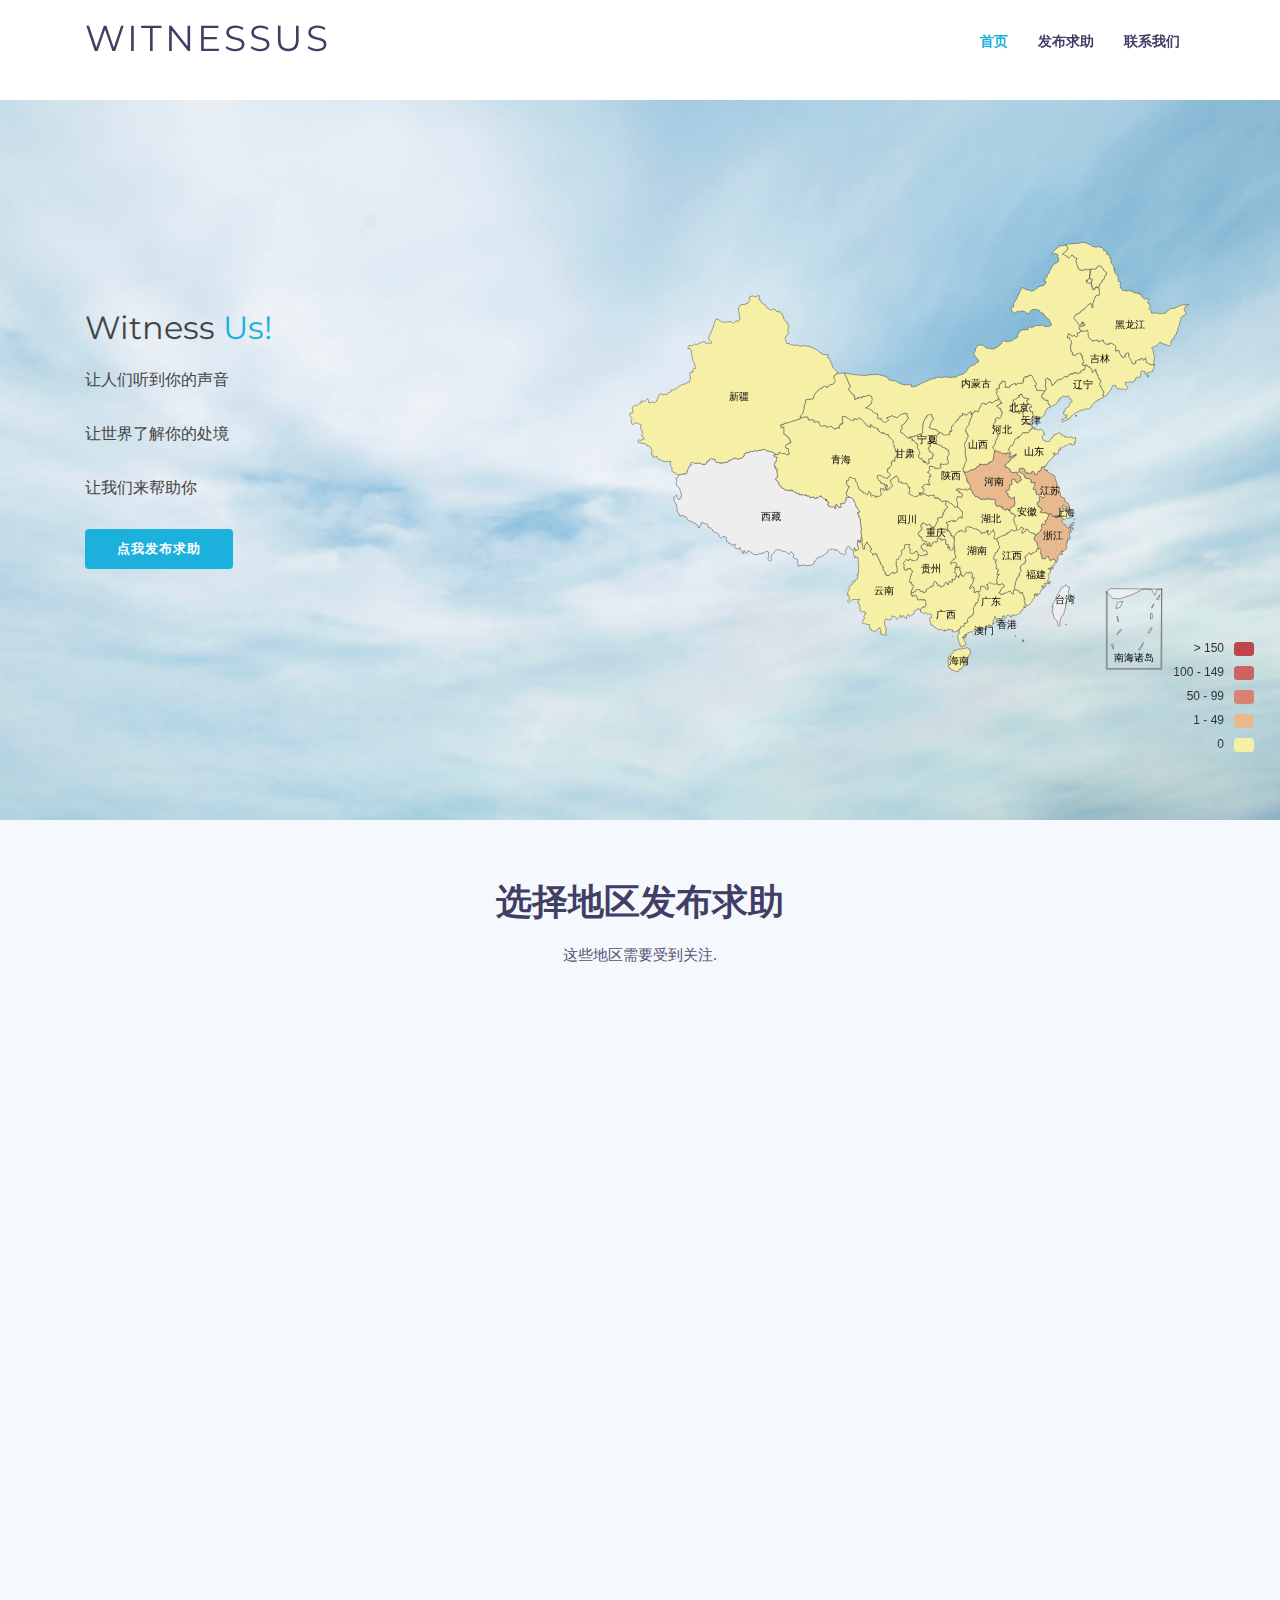
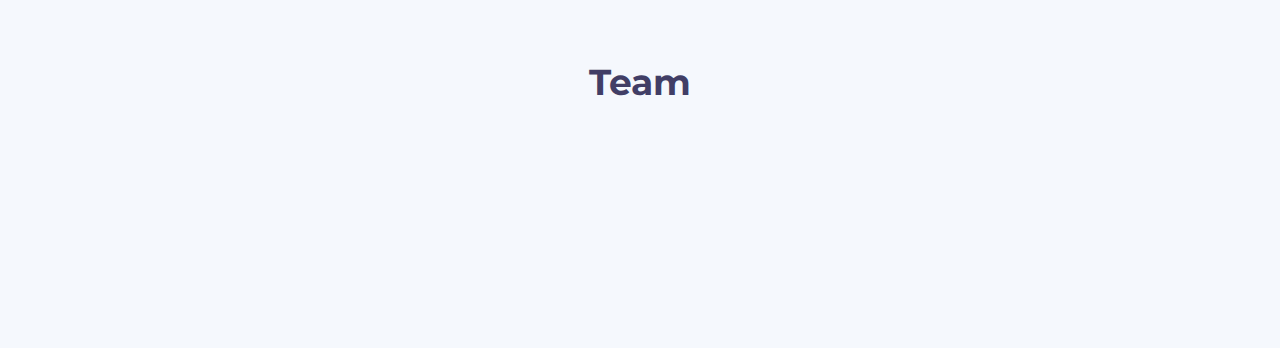
==== commit af5884dd: "Add files via upload" ====
--- a/index.html
+++ b/index.html
@@ -2,7 +2,7 @@
 <html lang="en">
 <head>
   <meta charset="utf-8">
-  <title>Rapid Bootstrap Template</title>
+  <title>Witness Us!</title>
   <meta content="width=device-width, initial-scale=1.0" name="viewport">
   <meta content="" name="keywords">
   <meta content="" name="description">
@@ -26,13 +26,6 @@
 
   <!-- Main Stylesheet File -->
   <link href="css/style.css" rel="stylesheet">
-
-  <!-- =======================================================
-    Theme Name: Rapid
-    Theme URL: https://bootstrapmade.com/rapid-multipurpose-bootstrap-business-template/
-    Author: BootstrapMade.com
-    License: https://bootstrapmade.com/license/
-  ======================================================= -->
 </head>
 
 <body>
@@ -41,49 +34,17 @@
   ============================-->
   <header id="header">
 
-    <div id="topbar">
-      <div class="container">
-        <div class="social-links">
-          <a href="#" class="twitter"><i class="fa fa-twitter"></i></a>
-          <a href="#" class="facebook"><i class="fa fa-facebook"></i></a>
-          <a href="#" class="linkedin"><i class="fa fa-linkedin"></i></a>
-          <a href="#" class="instagram"><i class="fa fa-instagram"></i></a>
-        </div>
-      </div>
-    </div>
 
     <div class="container">
 
       <div class="logo float-left">
-        <!-- Uncomment below if you prefer to use an image logo -->
-        <h1 class="text-light"><a href="#intro" class="scrollto"><span>Rapid</span></a></h1>
-        <!-- <a href="#header" class="scrollto"><img src="img/logo.png" alt="" class="img-fluid"></a> -->
+        <h1 class="text-light"><a href="#intro" class="scrollto"><span>WITNESSUS</span></a></h1>
       </div>
 
       <nav class="main-nav float-right d-none d-lg-block">
         <ul>
           <li class="active"><a href="#intro">首页</a></li>
-          <li><a href="#about">发布求助</a></li>
-          <li><a href="#services">热门地区</a></li>
-          <li><a href="#portfolio">登陆</a></li>
-          <li><a href="#team">注册</a></li>
-          <li class="drop-down"><a href="">Drop Down</a>
-            <ul>
-              <li><a href="#">Drop Down 1</a></li>
-              <li class="drop-down"><a href="#">Drop Down 2</a>
-                <ul>
-                  <li><a href="#">Deep Drop Down 1</a></li>
-                  <li><a href="#">Deep Drop Down 2</a></li>
-                  <li><a href="#">Deep Drop Down 3</a></li>
-                  <li><a href="#">Deep Drop Down 4</a></li>
-                  <li><a href="#">Deep Drop Down 5</a></li>
-                </ul>
-              </li>
-              <li><a href="#">Drop Down 3</a></li>
-              <li><a href="#">Drop Down 4</a></li>
-              <li><a href="#">Drop Down 5</a></li>
-            </ul>
-          </li>
+          <li><a href="#services">发布求助</a></li>
           <li><a href="#footer">联系我们</a></li>
         </ul>
       </nav><!-- .main-nav -->
@@ -98,18 +59,20 @@
     <div class="container d-flex h-100">
       <div class="row justify-content-center align-self-center">
         <div class="col-md-6 intro-info order-md-first order-last">
+          <br>
+          <br>
+          <br>
           <h2>Witness<span> Us!</span></h2>
           <p>让人们听到你的声音</p>
           <p>让世界了解你的处境</p>
           <p>让我们来帮助你</p>
-          <p>这里再随便写点介绍</p>
           <div>
-            <a href="#about" class="btn-get-started scrollto">点我发布求助</a>
+            <a href="#services" class="btn-get-started scrollto">点我发布求助</a>
           </div>
         </div>
 
         <div class="col-md-6 intro-img order-md-last order-first">
-          <img src="img/intro-img.svg" alt="" class="img-fluid">
+          <iframe id="map" name="map" width="700" height="600" frameborder="0" src="01.html" marginwidth="100px" marginheight="0" vspace="0" hspace="0" allowtransparency="false" scrolling="no" allowfullscreen="false"></iframe>
         </div>
       </div>
 
@@ -118,48 +81,15 @@
 
   <main id="main">
 
-    <!--==========================
-      About Us Section
-    ============================-->
-    <section id="about">
-
-      <div class="container">
-        <div class="row">
-
-          <div class="col-lg-5 col-md-6">
-            <div class="about-img">
-              <img src="img/about-img.jpg" alt="">
-            </div>
-          </div>
-
-          <div class="col-lg-7 col-md-6">
-            <div class="about-content">
-              <h2>发布求助</h2>
-              <h3>发布你所在地区的困难，让我们看到你并帮助你</h3>
-              <p>Lorem ipsum dolor sit amet, consectetur adipiscing elit, sed do eiusmod tempor incididunt ut labore et dolore magna aliqua.</p>
-              <p>Aut dolor id. Sint aliquam consequatur ex ex labore. Et quis qui dolor nulla dolores neque. Aspernatur consectetur omnis numquam quaerat. Sed fugiat nisi. Officiis veniam molestiae. Et vel ut quidem alias veritatis repudiandae ut fugit. Est ut eligendi aspernatur nulla voluptates veniam iusto vel quisquam. Fugit ut maxime incidunt accusantium totam repellendus eum error. Et repudiandae eum iste qui et ut ab alias.</p>
-              <ul>
-                <li><i class="ion-android-checkmark-circle"></i> Ullamco laboris nisi ut aliquip ex ea commodo consequat.</li>
-                <li><i class="ion-android-checkmark-circle"></i> Duis aute irure dolor in reprehenderit in voluptate velit.</li>
-                <li><i class="ion-android-checkmark-circle"></i> Ullamco laboris nisi ut aliquip ex ea commodo consequat. Duis aute irure dolor in reprehenderit in voluptate trideta storacalaperda mastiro dolore eu fugiat nulla pariatur.</li>
-              </ul>
-            </div>
-          </div>
-        </div>
-      </div>
-
-    </section><!-- #about -->
-
-
-    <!--==========================
+    <!==========================
       Services Section
     ============================-->
     <section id="services" class="section-bg">
       <div class="container">
 
         <header class="section-header">
-          <h3>热门地区</h3>
-          <p>Laudem latine persequeris id sed, ex fabulas delectus quo. No vel partiendo abhorreant vituperatoribus.</p>
+          <h3>选择地区发布求助</h3>
+          <p>这些地区需要受到关注.</p>
         </header>
 
         <div class="row">
@@ -167,411 +97,39 @@
           <div class="col-md-6 col-lg-4 wow bounceInUp" data-wow-duration="1.4s">
             <div class="box">
               <div class="icon" style="background: #fceef3;"><i class="ion-ios-analytics-outline" style="color: #ff689b;"></i></div>
-              <h4 class="title"><a href="">Lorem Ipsum</a></h4>
-              <p class="description">Voluptatum deleniti atque corrupti quos dolores et quas molestias excepturi sint occaecati cupiditate non provident</p>
+              <h4 class="title"><a href="henan.html">河南</a></h4>
+              <p class="description">河南省郑州市出现持续降水天气，发生特大暴雨，暴雨红色预警已响起，暴雨引发的洪涝已造成多名群众遇难...</p>
             </div>
           </div>
           <div class="col-md-6 col-lg-4 wow bounceInUp" data-wow-duration="1.4s">
             <div class="box">
               <div class="icon" style="background: #fff0da;"><i class="ion-ios-bookmarks-outline" style="color: #e98e06;"></i></div>
-              <h4 class="title"><a href="">Dolor Sitema</a></h4>
-              <p class="description">Minim veniam, quis nostrud exercitation ullamco laboris nisi ut aliquip ex ea commodo consequat tarad limino ata</p>
+              <h4 class="title"><a href="jiangsu.html">江苏</a></h4>
+              <p class="description">新冠疫情再次爆发，Delta病毒闯入江苏省南京市，传播速度极高，感染群众高达数百人，防控疫情刻不容缓</p>
             </div>
           </div>
 
           <div class="col-md-6 col-lg-4 wow bounceInUp" data-wow-delay="0.1s" data-wow-duration="1.4s">
             <div class="box">
               <div class="icon" style="background: #e6fdfc;"><i class="ion-ios-paper-outline" style="color: #3fcdc7;"></i></div>
-              <h4 class="title"><a href="">Sed ut perspiciatis</a></h4>
-              <p class="description">Duis aute irure dolor in reprehenderit in voluptate velit esse cillum dolore eu fugiat nulla pariatur</p>
-            </div>
-          </div>
+              <h4 class="title"><a href="zhejiang.html">浙江</a></h4>
+              <p class="description">台风“烟花”，7月25日在浙江省舟山市普陀区沿海登陆，附近最强风力高达13级（38米/秒）</p>
+            </div>
+          </div>
+
           <div class="col-md-6 col-lg-4 wow bounceInUp" data-wow-delay="0.1s" data-wow-duration="1.4s">
             <div class="box">
               <div class="icon" style="background: #eafde7;"><i class="ion-ios-speedometer-outline" style="color:#41cf2e;"></i></div>
-              <h4 class="title"><a href="">Magni Dolores</a></h4>
-              <p class="description">Excepteur sint occaecat cupidatat non proident, sunt in culpa qui officia deserunt mollit anim id est laborum</p>
-            </div>
-          </div>
-
-          <div class="col-md-6 col-lg-4 wow bounceInUp" data-wow-delay="0.2s" data-wow-duration="1.4s">
-            <div class="box">
-              <div class="icon" style="background: #e1eeff;"><i class="ion-ios-world-outline" style="color: #2282ff;"></i></div>
-              <h4 class="title"><a href="">Nemo Enim</a></h4>
-              <p class="description">At vero eos et accusamus et iusto odio dignissimos ducimus qui blanditiis praesentium voluptatum deleniti atque</p>
-            </div>
-          </div>
-          <div class="col-md-6 col-lg-4 wow bounceInUp" data-wow-delay="0.2s" data-wow-duration="1.4s">
-            <div class="box">
-              <div class="icon" style="background: #ecebff;"><i class="ion-ios-clock-outline" style="color: #8660fe;"></i></div>
-              <h4 class="title"><a href="">Eiusmod Tempor</a></h4>
-              <p class="description">Et harum quidem rerum facilis est et expedita distinctio. Nam libero tempore, cum soluta nobis est eligendi</p>
-            </div>
-          </div>
-
+              <h4 class="title"><a href="">更多地区</a></h4>
+              <p class="description">等待新的求助信息</p>
+            </div>
+          </div>
         </div>
 
       </div>
     </section><!-- #services -->
 
-    <!--==========================
-      Why Us Section
-    ============================-->
-    <section id="why-us" class="wow fadeIn">
-      <div class="container-fluid">
-
-        <header class="section-header">
-          <h3>Why choose us?</h3>
-          <p>Laudem latine persequeris id sed, ex fabulas delectus quo. No vel partiendo abhorreant vituperatoribus.</p>
-        </header>
-
-        <div class="row">
-
-          <div class="col-lg-6">
-            <div class="why-us-img">
-              <img src="img/why-us.jpg" alt="" class="img-fluid">
-            </div>
-          </div>
-
-          <div class="col-lg-6">
-            <div class="why-us-content">
-              <p>Molestiae omnis numquam corrupti omnis itaque. Voluptatum quidem impedit. Odio dolorum exercitationem est error omnis repudiandae ad dolorum sit.</p>
-              <p>
-                Explicabo repellendus quia labore. Non optio quo ea ut ratione et quaerat. Porro facilis deleniti porro consequatur
-                et temporibus. Labore est odio.
-
-                Odio omnis saepe qui. Veniam eaque ipsum. Ea quia voluptatum quis explicabo sed nihil repellat..
-              </p>
-
-              <div class="features wow bounceInUp clearfix">
-                <i class="fa fa-diamond" style="color: #f058dc;"></i>
-                <h4>Corporis dolorem</h4>
-                <p>Commodi quia voluptatum. Est cupiditate voluptas quaerat officiis ex alias dignissimos et ipsum. Soluta at enim modi ut incidunt dolor et.</p>
-              </div>
-
-              <div class="features wow bounceInUp clearfix">
-                <i class="fa fa-object-group" style="color: #ffb774;"></i>
-                <h4>Eum ut aspernatur</h4>
-                <p>Molestias eius rerum iusto voluptas et ab cupiditate aut enim. Assumenda animi occaecati. Quo dolore fuga quasi autem aliquid ipsum odit. Perferendis doloremque iure nulla aut.</p>
-              </div>
-
-              <div class="features wow bounceInUp clearfix">
-                <i class="fa fa-language" style="color: #589af1;"></i>
-                <h4>Voluptates dolores</h4>
-                <p>Voluptates nihil et quis omnis et eaque omnis sint aut. Ducimus dolorum aspernatur. Totam dolores ut enim ullam voluptas distinctio aut.</p>
-              </div>
-
-            </div>
-
-          </div>
-
-        </div>
-
-      </div>
-
-      <div class="container">
-        <div class="row counters">
-
-          <div class="col-lg-3 col-6 text-center">
-            <span data-toggle="counter-up">274</span>
-            <p>Clients</p>
-          </div>
-
-          <div class="col-lg-3 col-6 text-center">
-            <span data-toggle="counter-up">421</span>
-            <p>Projects</p>
-          </div>
-
-          <div class="col-lg-3 col-6 text-center">
-            <span data-toggle="counter-up">1,364</span>
-            <p>Hours Of Support</p>
-          </div>
-
-          <div class="col-lg-3 col-6 text-center">
-            <span data-toggle="counter-up">18</span>
-            <p>Hard Workers</p>
-          </div>
-
-        </div>
-
-      </div>
-    </section>
-
-    <!--==========================
-      Call To Action Section
-    ============================-->
-    <section id="call-to-action" class="wow fadeInUp">
-      <div class="container">
-        <div class="row">
-          <div class="col-lg-9 text-center text-lg-left">
-            <h3 class="cta-title">Call To Action</h3>
-            <p class="cta-text"> Duis aute irure dolor in reprehenderit in voluptate velit esse cillum dolore eu fugiat nulla pariatur. Excepteur sint occaecat cupidatat non proident, sunt in culpa qui officia deserunt mollit anim id est laborum.</p>
-          </div>
-          <div class="col-lg-3 cta-btn-container text-center">
-            <a class="cta-btn align-middle" href="#">Call To Action</a>
-          </div>
-        </div>
-
-      </div>
-    </section><!-- #call-to-action -->
-
-    <!--==========================
-      Features Section
-    ============================-->
-    <section id="features">
-      <div class="container">
-
-        <div class="row feature-item">
-          <div class="col-lg-6 wow fadeInUp">
-            <img src="img/features-1.svg" class="img-fluid" alt="">
-          </div>
-          <div class="col-lg-6 wow fadeInUp pt-5 pt-lg-0">
-            <h4>Voluptatem dignissimos provident quasi corporis voluptates sit assumenda.</h4>
-            <p>
-              Ipsum in aspernatur ut possimus sint. Quia omnis est occaecati possimus ea. Quas molestiae perspiciatis occaecati qui rerum. Deleniti quod porro sed quisquam saepe. Numquam mollitia recusandae non ad at et a.
-            </p>
-            <p>
-              Ad vitae recusandae odit possimus. Quaerat cum ipsum corrupti. Odit qui asperiores ea corporis deserunt veritatis quidem expedita perferendis. Qui rerum eligendi ex doloribus quia sit. Porro rerum eum eum.
-            </p>
-          </div>
-        </div>
-
-        <div class="row feature-item mt-5 pt-5">
-          <div class="col-lg-6 wow fadeInUp order-1 order-lg-2">
-            <img src="img/features-2.svg" class="img-fluid" alt="">
-          </div>
-
-          <div class="col-lg-6 wow fadeInUp pt-4 pt-lg-0 order-2 order-lg-1">
-            <h4>Neque saepe temporibus repellat ea ipsum et. Id vel et quia tempora facere reprehenderit.</h4>
-            <p>
-             Delectus alias ut incidunt delectus nam placeat in consequatur. Sed cupiditate quia ea quis. Voluptas nemo qui aut distinctio. Cumque fugit earum est quam officiis numquam. Ducimus corporis autem at blanditiis beatae incidunt sunt.
-            </p>
-            <p>
-              Voluptas saepe natus quidem blanditiis. Non sunt impedit voluptas mollitia beatae. Qui esse molestias. Laudantium libero nisi vitae debitis. Dolorem cupiditate est perferendis iusto.
-            </p>
-            <p>
-              Eum quia in. Magni quas ipsum a. Quis ex voluptatem inventore sint quia modi. Numquam est aut fuga mollitia exercitationem nam accusantium provident quia.
-            </p>
-          </div>
-
-        </div>
-
-      </div>
-    </section><!-- #about -->
-
-    <!--==========================
-      Portfolio Section
-    ============================-->
-    <section id="portfolio" class="section-bg">
-      <div class="container">
-
-        <header class="section-header">
-          <h3 class="section-title">Our Portfolio</h3>
-        </header>
-
-        <div class="row">
-          <div class="col-lg-12">
-            <ul id="portfolio-flters">
-              <li data-filter="*" class="filter-active">All</li>
-              <li data-filter=".filter-app">App</li>
-              <li data-filter=".filter-card">Card</li>
-              <li data-filter=".filter-web">Web</li>
-            </ul>
-          </div>
-        </div>
-
-        <div class="row portfolio-container">
-
-          <div class="col-lg-4 col-md-6 portfolio-item filter-app">
-            <div class="portfolio-wrap">
-              <img src="img/portfolio/app1.jpg" class="img-fluid" alt="">
-              <div class="portfolio-info">
-                <h4><a href="#">App 1</a></h4>
-                <p>App</p>
-                <div>
-                  <a href="img/portfolio/app1.jpg" data-lightbox="portfolio" data-title="App 1" class="link-preview" title="Preview"><i class="ion ion-eye"></i></a>
-                  <a href="#" class="link-details" title="More Details"><i class="ion ion-android-open"></i></a>
-                </div>
-              </div>
-            </div>
-          </div>
-
-          <div class="col-lg-4 col-md-6 portfolio-item filter-web" data-wow-delay="0.1s">
-            <div class="portfolio-wrap">
-              <img src="img/portfolio/web3.jpg" class="img-fluid" alt="">
-              <div class="portfolio-info">
-                <h4><a href="#">Web 3</a></h4>
-                <p>Web</p>
-                <div>
-                  <a href="img/portfolio/web3.jpg" class="link-preview" data-lightbox="portfolio" data-title="Web 3" title="Preview"><i class="ion ion-eye"></i></a>
-                  <a href="#" class="link-details" title="More Details"><i class="ion ion-android-open"></i></a>
-                </div>
-              </div>
-            </div>
-          </div>
-
-          <div class="col-lg-4 col-md-6 portfolio-item filter-app" data-wow-delay="0.2s">
-            <div class="portfolio-wrap">
-              <img src="img/portfolio/app2.jpg" class="img-fluid" alt="">
-              <div class="portfolio-info">
-                <h4><a href="#">App 2</a></h4>
-                <p>App</p>
-                <div>
-                  <a href="img/portfolio/app2.jpg" class="link-preview" data-lightbox="portfolio" data-title="App 2" title="Preview"><i class="ion ion-eye"></i></a>
-                  <a href="#" class="link-details" title="More Details"><i class="ion ion-android-open"></i></a>
-                </div>
-              </div>
-            </div>
-          </div>
-
-          <div class="col-lg-4 col-md-6 portfolio-item filter-card">
-            <div class="portfolio-wrap">
-              <img src="img/portfolio/card2.jpg" class="img-fluid" alt="">
-              <div class="portfolio-info">
-                <h4><a href="#">Card 2</a></h4>
-                <p>Card</p>
-                <div>
-                  <a href="img/portfolio/card2.jpg" class="link-preview" data-lightbox="portfolio" data-title="Card 2" title="Preview"><i class="ion ion-eye"></i></a>
-                  <a href="#" class="link-details" title="More Details"><i class="ion ion-android-open"></i></a>
-                </div>
-              </div>
-            </div>
-          </div>
-
-          <div class="col-lg-4 col-md-6 portfolio-item filter-web" data-wow-delay="0.1s">
-            <div class="portfolio-wrap">
-              <img src="img/portfolio/web2.jpg" class="img-fluid" alt="">
-              <div class="portfolio-info">
-                <h4><a href="#">Web 2</a></h4>
-                <p>Web</p>
-                <div>
-                  <a href="img/portfolio/web2.jpg" class="link-preview" data-lightbox="portfolio" data-title="Web 2" title="Preview"><i class="ion ion-eye"></i></a>
-                  <a href="#" class="link-details" title="More Details"><i class="ion ion-android-open"></i></a>
-                </div>
-              </div>
-            </div>
-          </div>
-
-          <div class="col-lg-4 col-md-6 portfolio-item filter-app" data-wow-delay="0.2s">
-            <div class="portfolio-wrap">
-              <img src="img/portfolio/app3.jpg" class="img-fluid" alt="">
-              <div class="portfolio-info">
-                <h4><a href="#">App 3</a></h4>
-                <p>App</p>
-                <div>
-                  <a href="img/portfolio/app3.jpg" class="link-preview" data-lightbox="portfolio" data-title="App 3" title="Preview"><i class="ion ion-eye"></i></a>
-                  <a href="#" class="link-details" title="More Details"><i class="ion ion-android-open"></i></a>
-                </div>
-              </div>
-            </div>
-          </div>
-
-          <div class="col-lg-4 col-md-6 portfolio-item filter-card">
-            <div class="portfolio-wrap">
-              <img src="img/portfolio/card1.jpg" class="img-fluid" alt="">
-              <div class="portfolio-info">
-                <h4><a href="#">Card 1</a></h4>
-                <p>Card</p>
-                <div>
-                  <a href="img/portfolio/card1.jpg" class="link-preview" data-lightbox="portfolio" data-title="Card 1" title="Preview"><i class="ion ion-eye"></i></a>
-                  <a href="#" class="link-details" title="More Details"><i class="ion ion-android-open"></i></a>
-                </div>
-              </div>
-            </div>
-          </div>
-
-          <div class="col-lg-4 col-md-6 portfolio-item filter-card" data-wow-delay="0.1s">
-            <div class="portfolio-wrap">
-              <img src="img/portfolio/card3.jpg" class="img-fluid" alt="">
-              <div class="portfolio-info">
-                <h4><a href="#">Card 3</a></h4>
-                <p>Card</p>
-                <div>
-                  <a href="img/portfolio/card3.jpg" class="link-preview" data-lightbox="portfolio" data-title="Card 3" title="Preview"><i class="ion ion-eye"></i></a>
-                  <a href="#" class="link-details" title="More Details"><i class="ion ion-android-open"></i></a>
-                </div>
-              </div>
-            </div>
-          </div>
-
-          <div class="col-lg-4 col-md-6 portfolio-item filter-web" data-wow-delay="0.2s">
-            <div class="portfolio-wrap">
-              <img src="img/portfolio/web1.jpg" class="img-fluid" alt="">
-              <div class="portfolio-info">
-                <h4><a href="#">Web 1</a></h4>
-                <p>Web</p>
-                <div>
-                  <a href="img/portfolio/web1.jpg" class="link-preview" data-lightbox="portfolio" data-title="Web 1" title="Preview"><i class="ion ion-eye"></i></a>
-                  <a href="#" class="link-details" title="More Details"><i class="ion ion-android-open"></i></a>
-                </div>
-              </div>
-            </div>
-          </div>
-
-        </div>
-
-      </div>
-    </section><!-- #portfolio -->
-
-    <!--==========================
-      Clients Section
-    ============================-->
-    <section id="testimonials">
-      <div class="container">
-
-        <header class="section-header">
-          <h3>Testimonials</h3>
-        </header>
-
-        <div class="row justify-content-center">
-          <div class="col-lg-8">
-
-            <div class="owl-carousel testimonials-carousel wow fadeInUp">
-
-              <div class="testimonial-item">
-                <img src="img/testimonial-1.jpg" class="testimonial-img" alt="">
-                <h3>Saul Goodman</h3>
-                <h4>Ceo &amp; Founder</h4>
-                <p>
-                  Proin iaculis purus consequat sem cure digni ssim donec porttitora entum suscipit rhoncus. Accusantium quam, ultricies eget id, aliquam eget nibh et. Maecen aliquam, risus at semper.
-                </p>
-              </div>
-
-              <div class="testimonial-item">
-                <img src="img/testimonial-2.jpg" class="testimonial-img" alt="">
-                <h3>Sara Wilsson</h3>
-                <h4>Designer</h4>
-                <p>
-                  Export tempor illum tamen malis malis eram quae irure esse labore quem cillum quid cillum eram malis quorum velit fore eram velit sunt aliqua noster fugiat irure amet legam anim culpa.
-                </p>
-              </div>
-
-              <div class="testimonial-item">
-                <img src="img/testimonial-3.jpg" class="testimonial-img" alt="">
-                <h3>Jena Karlis</h3>
-                <h4>Store Owner</h4>
-                <p>
-                  Enim nisi quem export duis labore cillum quae magna enim sint quorum nulla quem veniam duis minim tempor labore quem eram duis noster aute amet eram fore quis sint minim.
-                </p>
-              </div>
-
-              <div class="testimonial-item">
-                <img src="img/testimonial-4.jpg" class="testimonial-img" alt="">
-                <h3>Matt Brandon</h3>
-                <h4>Freelancer</h4>
-                <p>
-                  Fugiat enim eram quae cillum dolore dolor amet nulla culpa multos export minim fugiat minim velit minim dolor enim duis veniam ipsum anim magna sunt elit fore quem dolore labore illum veniam.
-                </p>
-              </div>
-
-            </div>
-
-          </div>
-        </div>
-
-
-      </div>
-    </section><!-- #testimonials -->
+
 
     <!--==========================
       Team Section
@@ -580,24 +138,16 @@
       <div class="container">
         <div class="section-header">
           <h3>Team</h3>
-          <p>Sed ut perspiciatis unde omnis iste natus error sit voluptatem accusantium doloremque</p>
         </div>
 
         <div class="row">
 
           <div class="col-lg-3 col-md-6 wow fadeInUp">
             <div class="member">
-              <img src="img/team-1.jpg" class="img-fluid" alt="">
-              <div class="member-info">
-                <div class="member-info-content">
-                  <h4>Walter White</h4>
-                  <span>Chief Executive Officer</span>
-                  <div class="social">
-                    <a href=""><i class="fa fa-twitter"></i></a>
-                    <a href=""><i class="fa fa-facebook"></i></a>
-                    <a href=""><i class="fa fa-google-plus"></i></a>
-                    <a href=""><i class="fa fa-linkedin"></i></a>
-                  </div>
+              <img src="img/intro-bg.jpg" class="img-fluid" alt="">
+              <div class="member-info">
+                <div class="member-info-content">
+                  <h4>Nengneng Yu</h4>
                 </div>
               </div>
             </div>
@@ -605,17 +155,10 @@
 
           <div class="col-lg-3 col-md-6 wow fadeInUp" data-wow-delay="0.1s">
             <div class="member">
-              <img src="img/team-2.jpg" class="img-fluid" alt="">
-              <div class="member-info">
-                <div class="member-info-content">
-                  <h4>Sarah Jhonson</h4>
-                  <span>Product Manager</span>
-                  <div class="social">
-                    <a href=""><i class="fa fa-twitter"></i></a>
-                    <a href=""><i class="fa fa-facebook"></i></a>
-                    <a href=""><i class="fa fa-google-plus"></i></a>
-                    <a href=""><i class="fa fa-linkedin"></i></a>
-                  </div>
+              <img src="img/intro-bg.jpg" class="img-fluid" alt="">
+              <div class="member-info">
+                <div class="member-info-content">
+                  <h4>Qingtian Huang</h4>
                 </div>
               </div>
             </div>
@@ -623,17 +166,10 @@
 
           <div class="col-lg-3 col-md-6 wow fadeInUp" data-wow-delay="0.2s">
             <div class="member">
-              <img src="img/team-3.jpg" class="img-fluid" alt="">
-              <div class="member-info">
-                <div class="member-info-content">
-                  <h4>William Anderson</h4>
-                  <span>CTO</span>
-                  <div class="social">
-                    <a href=""><i class="fa fa-twitter"></i></a>
-                    <a href=""><i class="fa fa-facebook"></i></a>
-                    <a href=""><i class="fa fa-google-plus"></i></a>
-                    <a href=""><i class="fa fa-linkedin"></i></a>
-                  </div>
+              <img src="img/intro-bg.jpg" class="img-fluid" alt="">
+              <div class="member-info">
+                <div class="member-info-content">
+                  <h4>Wanyun Zhu</h4>
                 </div>
               </div>
             </div>
@@ -641,17 +177,10 @@
 
           <div class="col-lg-3 col-md-6 wow fadeInUp" data-wow-delay="0.3s">
             <div class="member">
-              <img src="img/team-4.jpg" class="img-fluid" alt="">
-              <div class="member-info">
-                <div class="member-info-content">
-                  <h4>Amanda Jepson</h4>
-                  <span>Accountant</span>
-                  <div class="social">
-                    <a href=""><i class="fa fa-twitter"></i></a>
-                    <a href=""><i class="fa fa-facebook"></i></a>
-                    <a href=""><i class="fa fa-google-plus"></i></a>
-                    <a href=""><i class="fa fa-linkedin"></i></a>
-                  </div>
+              <img src="img/intro-bg.jpg" class="img-fluid" alt="">
+              <div class="member-info">
+                <div class="member-info-content">
+                  <h4>Yu Yan</h4>
                 </div>
               </div>
             </div>
@@ -662,311 +191,10 @@
       </div>
     </section><!-- #team -->
 
-    <!--==========================
-      Clients Section
-    ============================-->
-    <section id="clients" class="wow fadeInUp">
-      <div class="container">
-
-        <header class="section-header">
-          <h3>Our Clients</h3>
-        </header>
-
-        <div class="owl-carousel clients-carousel">
-          <img src="img/clients/client-1.png" alt="">
-          <img src="img/clients/client-2.png" alt="">
-          <img src="img/clients/client-3.png" alt="">
-          <img src="img/clients/client-4.png" alt="">
-          <img src="img/clients/client-5.png" alt="">
-          <img src="img/clients/client-6.png" alt="">
-          <img src="img/clients/client-7.png" alt="">
-          <img src="img/clients/client-8.png" alt="">
-        </div>
-
-      </div>
-    </section><!-- #clients -->
-
-
-    <!--==========================
-      Pricing Section
-    ============================-->
-    <section id="pricing" class="wow fadeInUp section-bg">
-
-      <div class="container">
-
-        <header class="section-header">
-          <h3>Pricing</h3>
-          <p>Sed ut perspiciatis unde omnis iste natus error sit voluptatem accusantium doloremque</p>
-        </header>
-
-        <div class="row flex-items-xs-middle flex-items-xs-center">
-
-          <!-- Basic Plan  -->
-          <div class="col-xs-12 col-lg-4">
-            <div class="card">
-              <div class="card-header">
-                <h3><span class="currency">$</span>19<span class="period">/month</span></h3>
-              </div>
-              <div class="card-block">
-                <h4 class="card-title">
-                  Basic Plan
-                </h4>
-                <ul class="list-group">
-                  <li class="list-group-item">Odio animi voluptates</li>
-                  <li class="list-group-item">Inventore quisquam et</li>
-                  <li class="list-group-item">Et perspiciatis suscipit</li>
-                  <li class="list-group-item">24/7 Support System</li>
-                </ul>
-                <a href="#" class="btn">Choose Plan</a>
-              </div>
-            </div>
-          </div>
-
-          <!-- Regular Plan  -->
-          <div class="col-xs-12 col-lg-4">
-            <div class="card">
-              <div class="card-header">
-                <h3><span class="currency">$</span>29<span class="period">/month</span></h3>
-              </div>
-              <div class="card-block">
-                <h4 class="card-title">
-                  Regular Plan
-                </h4>
-                <ul class="list-group">
-                  <li class="list-group-item">Odio animi voluptates</li>
-                  <li class="list-group-item">Inventore quisquam et</li>
-                  <li class="list-group-item">Et perspiciatis suscipit</li>
-                  <li class="list-group-item">24/7 Support System</li>
-                </ul>
-                <a href="#" class="btn">Choose Plan</a>
-              </div>
-            </div>
-          </div>
-
-          <!-- Premium Plan  -->
-          <div class="col-xs-12 col-lg-4">
-            <div class="card">
-              <div class="card-header">
-                <h3><span class="currency">$</span>39<span class="period">/month</span></h3>
-              </div>
-              <div class="card-block">
-                <h4 class="card-title">
-                  Premium Plan
-                </h4>
-                <ul class="list-group">
-                  <li class="list-group-item">Odio animi voluptates</li>
-                  <li class="list-group-item">Inventore quisquam et</li>
-                  <li class="list-group-item">Et perspiciatis suscipit</li>
-                  <li class="list-group-item">24/7 Support System</li>
-                </ul>
-                <a href="#" class="btn">Choose Plan</a>
-              </div>
-            </div>
-          </div>
-
-        </div>
-      </div>
-
-    </section><!-- #pricing -->
-
-    <!--==========================
-      Frequently Asked Questions Section
-    ============================-->
-    <section id="faq">
-      <div class="container">
-        <header class="section-header">
-          <h3>Frequently Asked Questions</h3>
-          <p>Sed ut perspiciatis unde omnis iste natus error sit voluptatem accusantium doloremque</p>
-        </header>
-
-        <ul id="faq-list" class="wow fadeInUp">
-          <li>
-            <a data-toggle="collapse" class="collapsed" href="#faq1">Non consectetur a erat nam at lectus urna duis? <i class="ion-android-remove"></i></a>
-            <div id="faq1" class="collapse" data-parent="#faq-list">
-              <p>
-                Feugiat pretium nibh ipsum consequat. Tempus iaculis urna id volutpat lacus laoreet non curabitur gravida. Venenatis lectus magna fringilla urna porttitor rhoncus dolor purus non.
-              </p>
-            </div>
-          </li>
-
-          <li>
-            <a data-toggle="collapse" href="#faq2" class="collapsed">Feugiat scelerisque varius morbi enim nunc faucibus a pellentesque? <i class="ion-android-remove"></i></a>
-            <div id="faq2" class="collapse" data-parent="#faq-list">
-              <p>
-                Dolor sit amet consectetur adipiscing elit pellentesque habitant morbi. Id interdum velit laoreet id donec ultrices. Fringilla phasellus faucibus scelerisque eleifend donec pretium. Est pellentesque elit ullamcorper dignissim. Mauris ultrices eros in cursus turpis massa tincidunt dui.
-              </p>
-            </div>
-          </li>
-
-          <li>
-            <a data-toggle="collapse" href="#faq3" class="collapsed">Dolor sit amet consectetur adipiscing elit pellentesque habitant morbi? <i class="ion-android-remove"></i></a>
-            <div id="faq3" class="collapse" data-parent="#faq-list">
-              <p>
-                Eleifend mi in nulla posuere sollicitudin aliquam ultrices sagittis orci. Faucibus pulvinar elementum integer enim. Sem nulla pharetra diam sit amet nisl suscipit. Rutrum tellus pellentesque eu tincidunt. Lectus urna duis convallis convallis tellus. Urna molestie at elementum eu facilisis sed odio morbi quis
-              </p>
-            </div>
-          </li>
-
-          <li>
-            <a data-toggle="collapse" href="#faq4" class="collapsed">Ac odio tempor orci dapibus. Aliquam eleifend mi in nulla? <i class="ion-android-remove"></i></a>
-            <div id="faq4" class="collapse" data-parent="#faq-list">
-              <p>
-                Dolor sit amet consectetur adipiscing elit pellentesque habitant morbi. Id interdum velit laoreet id donec ultrices. Fringilla phasellus faucibus scelerisque eleifend donec pretium. Est pellentesque elit ullamcorper dignissim. Mauris ultrices eros in cursus turpis massa tincidunt dui.
-              </p>
-            </div>
-          </li>
-
-          <li>
-            <a data-toggle="collapse" href="#faq5" class="collapsed">Tempus quam pellentesque nec nam aliquam sem et tortor consequat? <i class="ion-android-remove"></i></a>
-            <div id="faq5" class="collapse" data-parent="#faq-list">
-              <p>
-                Molestie a iaculis at erat pellentesque adipiscing commodo. Dignissim suspendisse in est ante in. Nunc vel risus commodo viverra maecenas accumsan. Sit amet nisl suscipit adipiscing bibendum est. Purus gravida quis blandit turpis cursus in
-              </p>
-            </div>
-          </li>
-
-          <li>
-            <a data-toggle="collapse" href="#faq6" class="collapsed">Tortor vitae purus faucibus ornare. Varius vel pharetra vel turpis nunc eget lorem dolor? <i class="ion-android-remove"></i></a>
-            <div id="faq6" class="collapse" data-parent="#faq-list">
-              <p>
-                Laoreet sit amet cursus sit amet dictum sit amet justo. Mauris vitae ultricies leo integer malesuada nunc vel. Tincidunt eget nullam non nisi est sit amet. Turpis nunc eget lorem dolor sed. Ut venenatis tellus in metus vulputate eu scelerisque. Pellentesque diam volutpat commodo sed egestas egestas fringilla phasellus faucibus. Nibh tellus molestie nunc non blandit massa enim nec.
-              </p>
-            </div>
-          </li>
-
-        </ul>
-
-      </div>
-    </section><!-- #faq -->
-
-  </main>
-
-  <!--==========================
-    Footer
-  ============================-->
-  <footer id="footer" class="section-bg">
-    <div class="footer-top">
-      <div class="container">
-
-        <div class="row">
-
-          <div class="col-lg-6">
-
-            <div class="row">
-
-                <div class="col-sm-6">
-
-                  <div class="footer-info">
-                    <h3>Rapid</h3>
-                    <p>Cras fermentum odio eu feugiat lide par naso tierra. Justo eget nada terra videa magna derita valies darta donna mare fermentum iaculis eu non diam phasellus. Scelerisque felis imperdiet proin fermentum leo. Amet volutpat consequat mauris nunc congue.</p>
-                  </div>
-
-                  <div class="footer-newsletter">
-                    <h4>Our Newsletter</h4>
-                    <p>Tamen quem nulla quae legam multos aute sint culpa legam noster magna veniam enim veniam illum dolore legam minim quorum culpa amet magna export quem.</p>
-                    <form action="" method="post">
-                      <input type="email" name="email"><input type="submit"  value="Subscribe">
-                    </form>
-                  </div>
-
-                </div>
-
-                <div class="col-sm-6">
-                  <div class="footer-links">
-                    <h4>Useful Links</h4>
-                    <ul>
-                      <li><a href="#">Home</a></li>
-                      <li><a href="#">About us</a></li>
-                      <li><a href="#">Services</a></li>
-                      <li><a href="#">Terms of service</a></li>
-                      <li><a href="#">Privacy policy</a></li>
-                    </ul>
-                  </div>
-
-                  <div class="footer-links">
-                    <h4>Contact Us</h4>
-                    <p>
-                      A108 Adam Street <br>
-                      New York, NY 535022<br>
-                      United States <br>
-                      <strong>Phone:</strong> +1 5589 55488 55<br>
-                      <strong>Email:</strong> info@example.com<br>
-                    </p>
-                  </div>
-
-                  <div class="social-links">
-                    <a href="#" class="twitter"><i class="fa fa-twitter"></i></a>
-                    <a href="#" class="facebook"><i class="fa fa-facebook"></i></a>
-                    <a href="#" class="instagram"><i class="fa fa-instagram"></i></a>
-                    <a href="#" class="linkedin"><i class="fa fa-linkedin"></i></a>
-                  </div>
-
-                </div>
-
-            </div>
-
-          </div>
-
-          <div class="col-lg-6">
-
-            <div class="form">
-
-              <h4>Send us a message</h4>
-              <p>Eos ipsa est voluptates. Nostrum nam libero ipsa vero. Debitis quasi sit eaque numquam similique commodi harum aut temporibus.</p>
-              <form action="" method="post" role="form" class="contactForm">
-                <div class="form-group">
-                  <input type="text" name="name" class="form-control" id="name" placeholder="Your Name" data-rule="minlen:4" data-msg="Please enter at least 4 chars" />
-                  <div class="validation"></div>
-                </div>
-                <div class="form-group">
-                  <input type="email" class="form-control" name="email" id="email" placeholder="Your Email" data-rule="email" data-msg="Please enter a valid email" />
-                  <div class="validation"></div>
-                </div>
-                <div class="form-group">
-                  <input type="text" class="form-control" name="subject" id="subject" placeholder="Subject" data-rule="minlen:4" data-msg="Please enter at least 8 chars of subject" />
-                  <div class="validation"></div>
-                </div>
-                <div class="form-group">
-                  <textarea class="form-control" name="message" rows="5" data-rule="required" data-msg="Please write something for us" placeholder="Message"></textarea>
-                  <div class="validation"></div>
-                </div>
-
-                <div id="sendmessage">Your message has been sent. Thank you!</div>
-                <div id="errormessage"></div>
-
-                <div class="text-center"><button type="submit" title="Send Message">Send Message</button></div>
-              </form>
-            </div>
-
-          </div>
-
-
-
-        </div>
-
-      </div>
-    </div>
-
-    <div class="container">
-      <div class="copyright">
-        &copy; Copyright <strong>Rapid</strong>. All Rights Reserved
-      </div>
-      <div class="credits">
-        <!--
-          All the links in the footer should remain intact.
-          You can delete the links only if you purchased the pro version.
-          Licensing information: https://bootstrapmade.com/license/
-          Purchase the pro version with working PHP/AJAX contact form: https://bootstrapmade.com/buy/?theme=Rapid
-        -->
-        Designed by <a href="https://bootstrapmade.com/">BootstrapMade</a>
-      </div>
-    </div>
-  </footer><!-- #footer -->
+
+
 
   <a href="#" class="back-to-top"><i class="fa fa-chevron-up"></i></a>
-  <!-- Uncomment below i you want to use a preloader -->
-  <!-- <div id="preloader"></div> -->
-
   <!-- JavaScript Libraries -->
   <script src="lib/jquery/jquery.min.js"></script>
   <script src="lib/jquery/jquery-migrate.min.js"></script>
--- a/css/style.css
+++ b/css/style.css
@@ -1,12 +1,12 @@
-/*
-  Theme Name: Rapid
-  Theme URL: https://bootstrapmade.com/rapid-multipurpose-bootstrap-business-template/
-  Author: BootstrapMade.com
-  License: https://bootstrapmade.com/license/
+/*
+  Theme Name: Rapid
+  Theme URL: https://bootstrapmade.com/rapid-multipurpose-bootstrap-business-template/
+  Author: BootstrapMade.com
+  License: https://bootstrapmade.com/license/
 */
 
-/*--------------------------------------------------------------
-# General
+/*--------------------------------------------------------------
+# General
 --------------------------------------------------------------*/
 
 body {
@@ -120,8 +120,8 @@
   }
 }
 
-/*--------------------------------------------------------------
-# Top Bar
+/*--------------------------------------------------------------
+# Top Bar
 --------------------------------------------------------------*/
 
 #topbar {
@@ -149,8 +149,8 @@
   border-left: 0;
 }
 
-/*--------------------------------------------------------------
-# Header
+/*--------------------------------------------------------------
+# Header
 --------------------------------------------------------------*/
 
 #header {
@@ -206,23 +206,26 @@
   margin-top: 60px;
 }
 
-/*--------------------------------------------------------------
-# Intro Section
+/*--------------------------------------------------------------
+# Intro Section
 --------------------------------------------------------------*/
 
 #intro {
+  margin-top: 100px;
   width: 100%;
-  height: 100vh;
+  height: 80vh;
   position: relative;
-  background: #f5f8fd url("../img/intro-bg.jpg") center top no-repeat;
+  background: #f5f8fd url("../img/天空2.jpg") center top no-repeat;
   background-size: cover;
 }
+
+#intro.intro-info.
 
 #intro .intro-info h2 {
   color: #413e66;
   margin-bottom: 40px;
-  font-size: 48px;
-  font-weight: 700;
+  font-size: 80px;
+  font-weight: 1000;
 }
 
 #intro .intro-info h2 span {
@@ -250,8 +253,8 @@
   background: #0a98c0;
 }
 
-/*--------------------------------------------------------------
-# Navigation Menu
+/*--------------------------------------------------------------
+# Navigation Menu
 --------------------------------------------------------------*/
 
 /* Desktop Navigation */
@@ -464,11 +467,11 @@
   color: #fff;
 }
 
-/*--------------------------------------------------------------
-# Sections
+/*--------------------------------------------------------------
+# Sections
 --------------------------------------------------------------*/
 
-/* Sections Header
+/* Sections Header
 --------------------------------*/
 
 .section-header h3 {
@@ -489,14 +492,14 @@
   width: 50%;
 }
 
-/* Section with background
+/* Section with background
 --------------------------------*/
 
 .section-bg {
   background: #f5f8fd;
 }
 
-/* About Us Section
+/* About Us Section
 --------------------------------*/
 
 #about {
@@ -568,15 +571,15 @@
   position: absolute;
   right: -31px;
   bottom: -30px;
-  width: 90%;
-  height: 92%;
+  width: 100%;
+  height: 100%;
   z-index: -1;
   content: '';
   background-color: #ebf1fa;
   transition: .5s;
 }
 
-/* Services Section
+/* Services Section
 --------------------------------*/
 
 #services {
@@ -636,7 +639,7 @@
   text-align: left;
 }
 
-/* Why Us Section
+/* Why Us Section
 --------------------------------*/
 
 #why-us {
@@ -688,7 +691,7 @@
   color: #8a87b6;
 }
 
-/* Call To Action Section
+/* Call To Action Section
 --------------------------------*/
 
 #call-to-action {
@@ -726,7 +729,7 @@
   border: 3px solid #1bb1dc;
 }
 
-/* Features Section
+/* Features Section
 --------------------------------*/
 
 #features {
@@ -738,7 +741,7 @@
   font-size: 24px;
 }
 
-/* Portfolio Section
+/* Portfolio Section
 --------------------------------*/
 
 #portfolio {
@@ -880,7 +883,7 @@
   opacity: 1;
 }
 
-/* Testimonials Section
+/* Testimonials Section
 --------------------------------*/
 
 #testimonials {
@@ -937,7 +940,7 @@
   background-color: #1bb1dc;
 }
 
-/* Team Section
+/* Team Section
 --------------------------------*/
 
 #team {
@@ -1019,7 +1022,7 @@
   margin: 0 2px;
 }
 
-/* Clients Section
+/* Clients Section
 --------------------------------*/
 
 #clients {
@@ -1056,7 +1059,7 @@
   background-color: #1bb1dc;
 }
 
-/* Pricing Section
+/* Pricing Section
 --------------------------------*/
 
 #pricing {
@@ -1159,7 +1162,7 @@
   background: #0a98c0;
 }
 
-/* Frequently Asked Questions Section
+/* Frequently Asked Questions Section
 --------------------------------*/
 
 #faq {
@@ -1210,8 +1213,8 @@
   content: "\f2c7" !important;
 }
 
-/*--------------------------------------------------------------
-# Footer
+/*--------------------------------------------------------------
+# Footer
 --------------------------------------------------------------*/
 
 #footer {
@@ -1316,14 +1319,14 @@
   margin-bottom: 30px;
 }
 
-#footer .footer-top .footer-newsletter input[type="email"] {
+#services .footer-newsletter input[type="email"] {
   border: 0;
   padding: 6px 8px;
   width: 65%;
   border: 1px solid #d9dde6;
 }
 
-#footer .footer-top .footer-newsletter input[type="submit"] {
+#services.footer-newsletter input[type="submit"] {
   background: #1bb1dc;
   border: 1px solid #1bb1dc;
   width: 35%;
@@ -1334,15 +1337,15 @@
   cursor: pointer;
 }
 
-#footer .footer-top .footer-newsletter input[type="submit"]:hover {
+#services.footer-newsletter input[type="submit"]:hover {
   background: #0a98c0;
 }
 
-#footer .footer-top .form .form-group {
+#services.form .form-group {
   margin-bottom: 15px;
 }
 
-#footer .footer-top .form #sendmessage {
+#services.form #sendmessage {
   color: #fff;
   background: #1bb1dc;
   display: none;
@@ -1394,22 +1397,22 @@
   color: #a2a0bd;
 }
 
-#footer .footer-top .form input::-moz-placeholder,
-#footer .footer-top .form textarea::-moz-placeholder {
+#about .about-content .form input::-moz-placeholder,
+#about .about-content .form textarea::-moz-placeholder {
   color: #a2a0bd;
 }
 
-#footer .footer-top .form input:-ms-input-placeholder,
-#footer .footer-top .form textarea:-ms-input-placeholder {
+#about .about-content .form input:-ms-input-placeholder,
+#about .about-content .form textarea:-ms-input-placeholder {
   color: #a2a0bd;
 }
 
-#footer .footer-top .form input::placeholder,
-#footer .footer-top .form textarea::placeholder {
+#about .about-content .form input::placeholder,
+#about .about-content .form textarea::placeholder {
   color: #a2a0bd;
 }
 
-#footer .footer-top .form button[type="submit"] {
+#about .about-content .form button[type="submit"] {
   background: #1bb1dc;
   border: 0;
   border-radius: 3px;
@@ -1418,7 +1421,7 @@
   transition: 0.3s;
 }
 
-#footer .footer-top .form button[type="submit"]:hover {
+#about .about-content .form button[type="submit"]:hover {
   background: #0a98c0;
   cursor: pointer;
 }
@@ -1445,8 +1448,8 @@
   color: #0a98c0;
 }
 
-/*--------------------------------------------------------------
-# Responsive Media Queries
+/*--------------------------------------------------------------
+# Responsive Media Queries
 --------------------------------------------------------------*/
 
 @media (min-width: 991px) {
